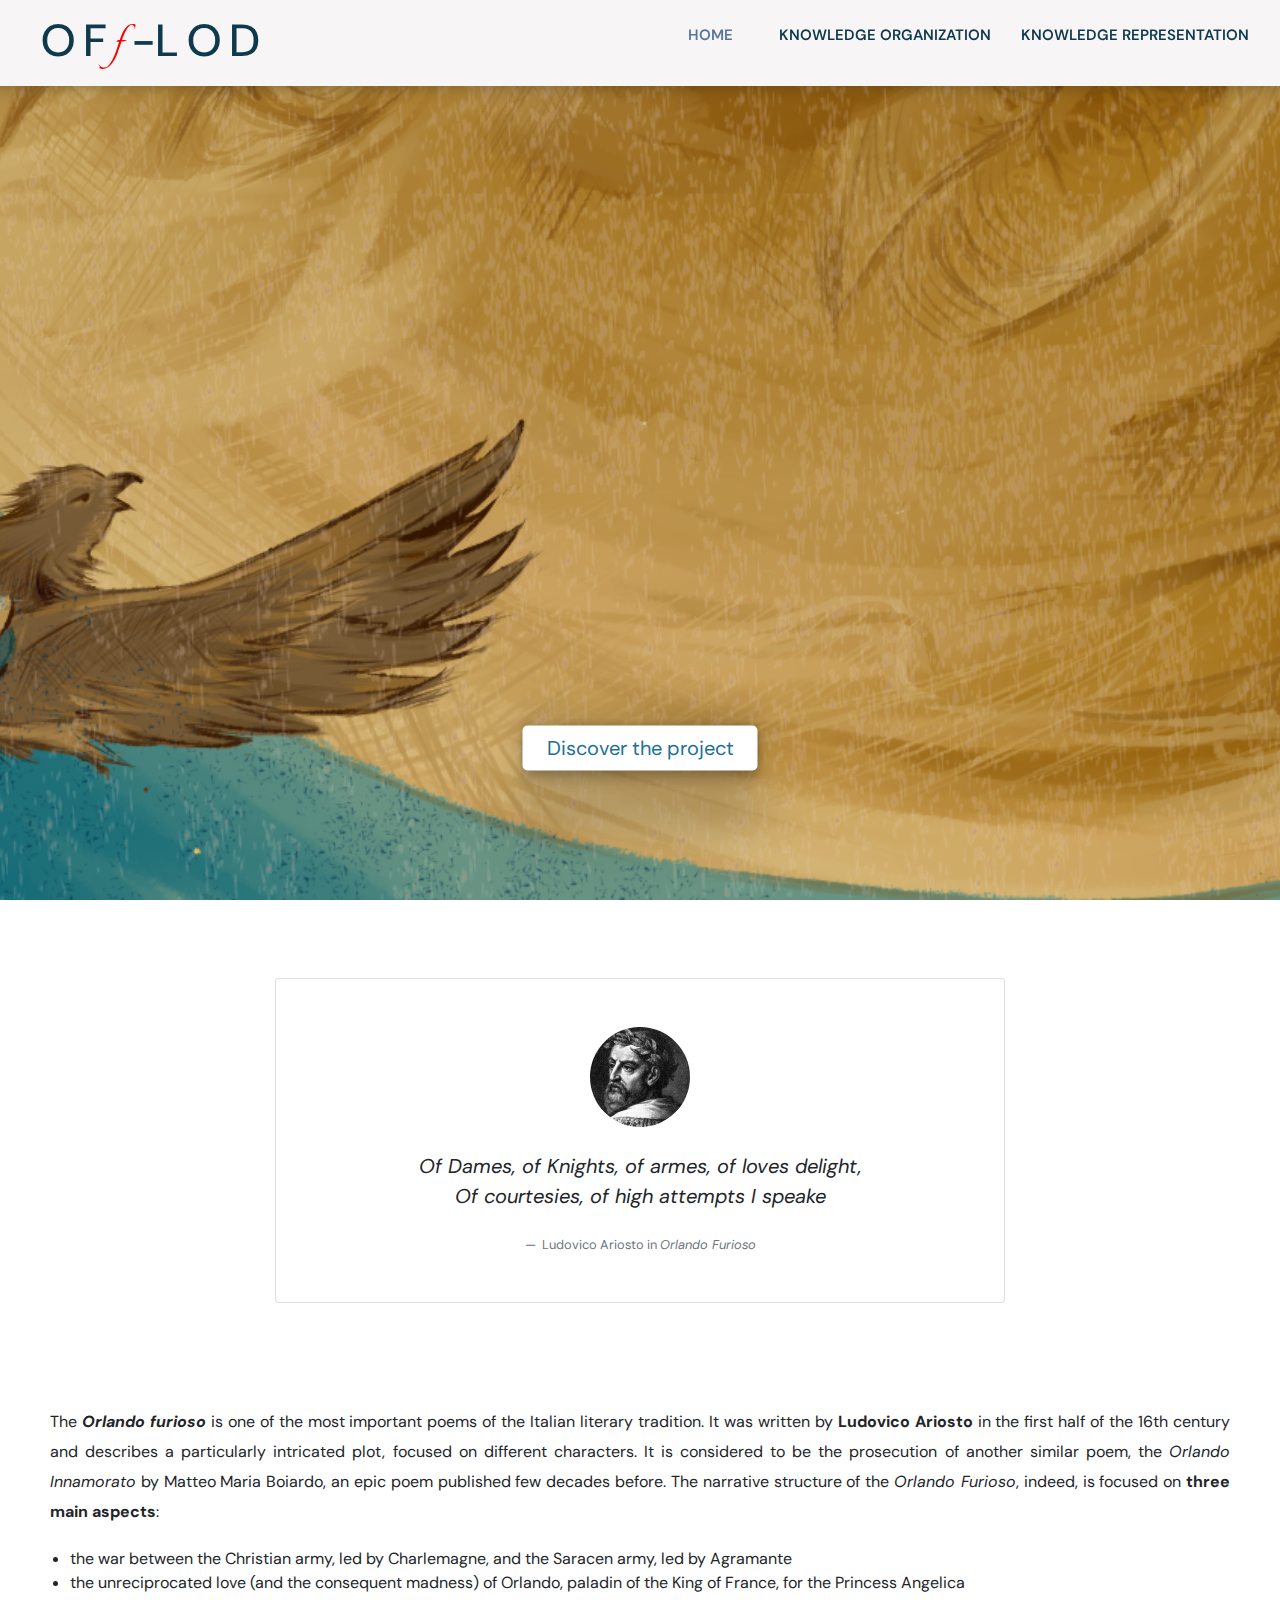
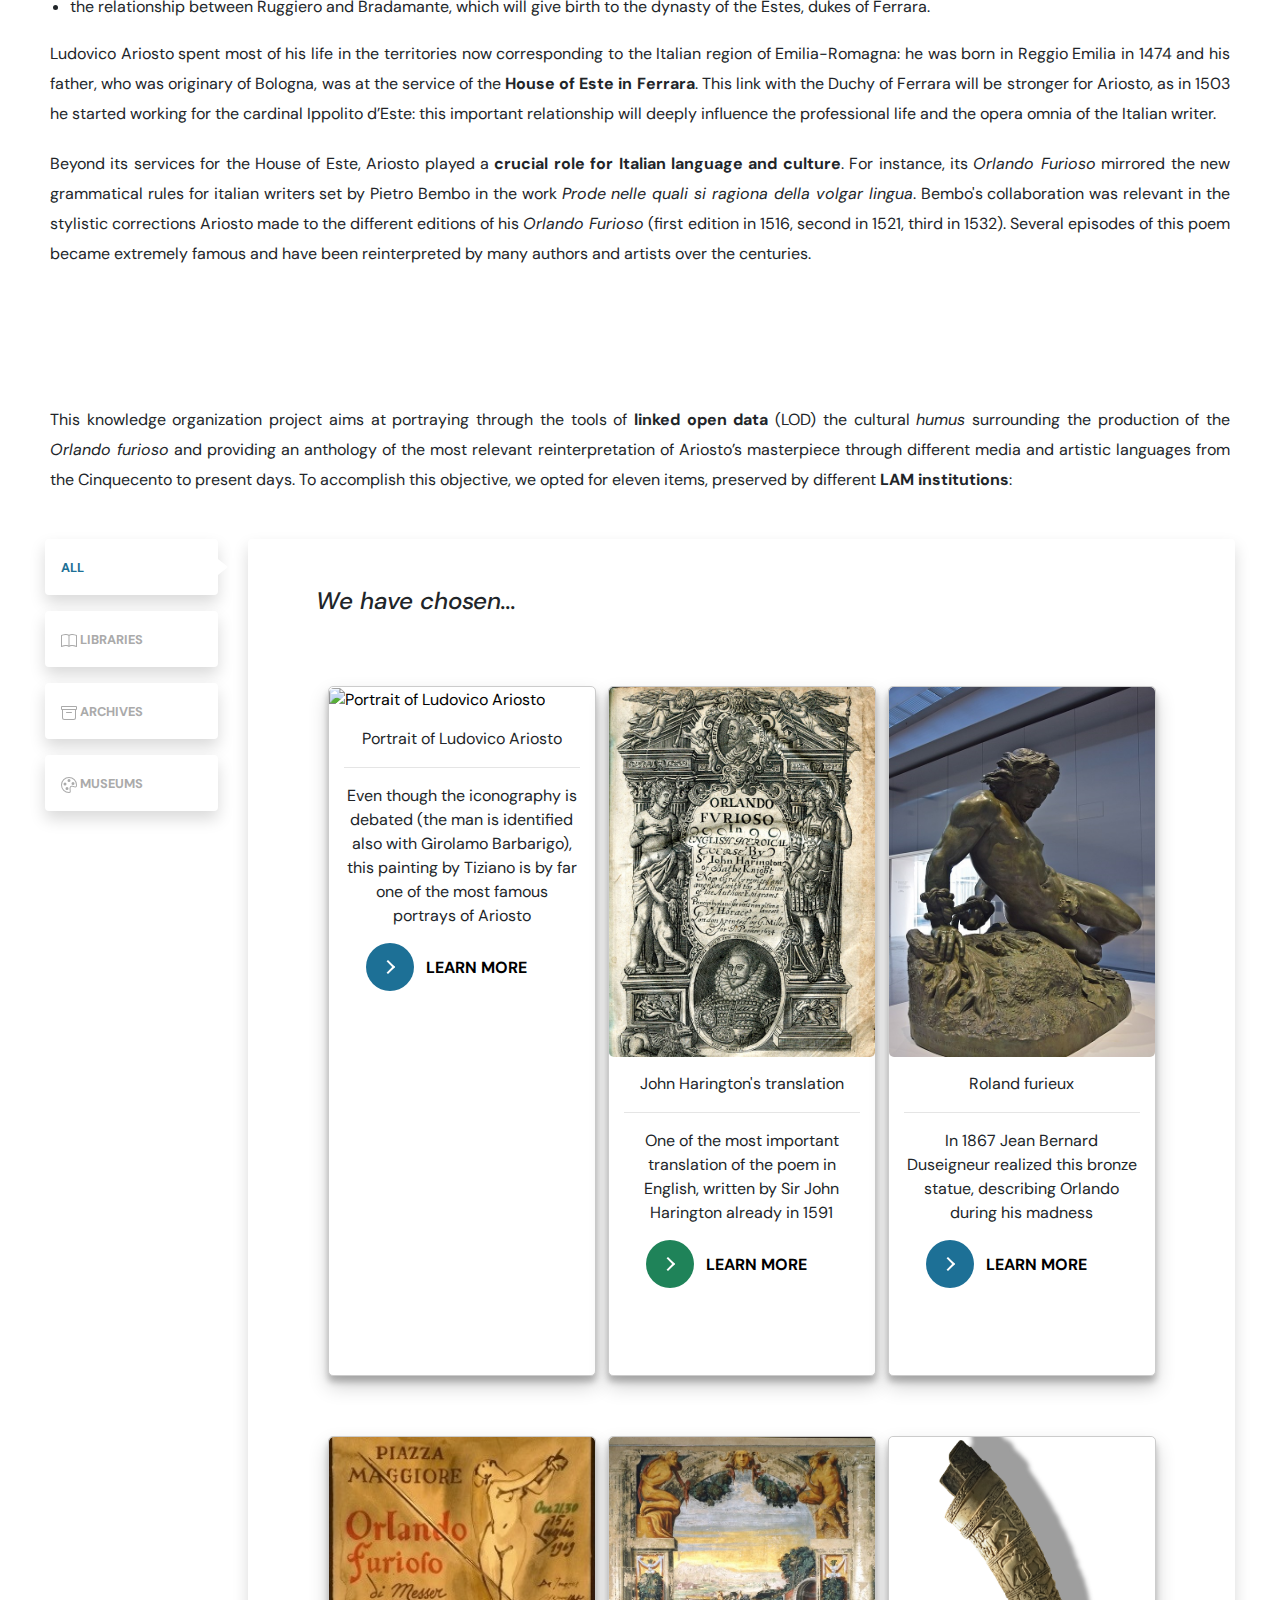
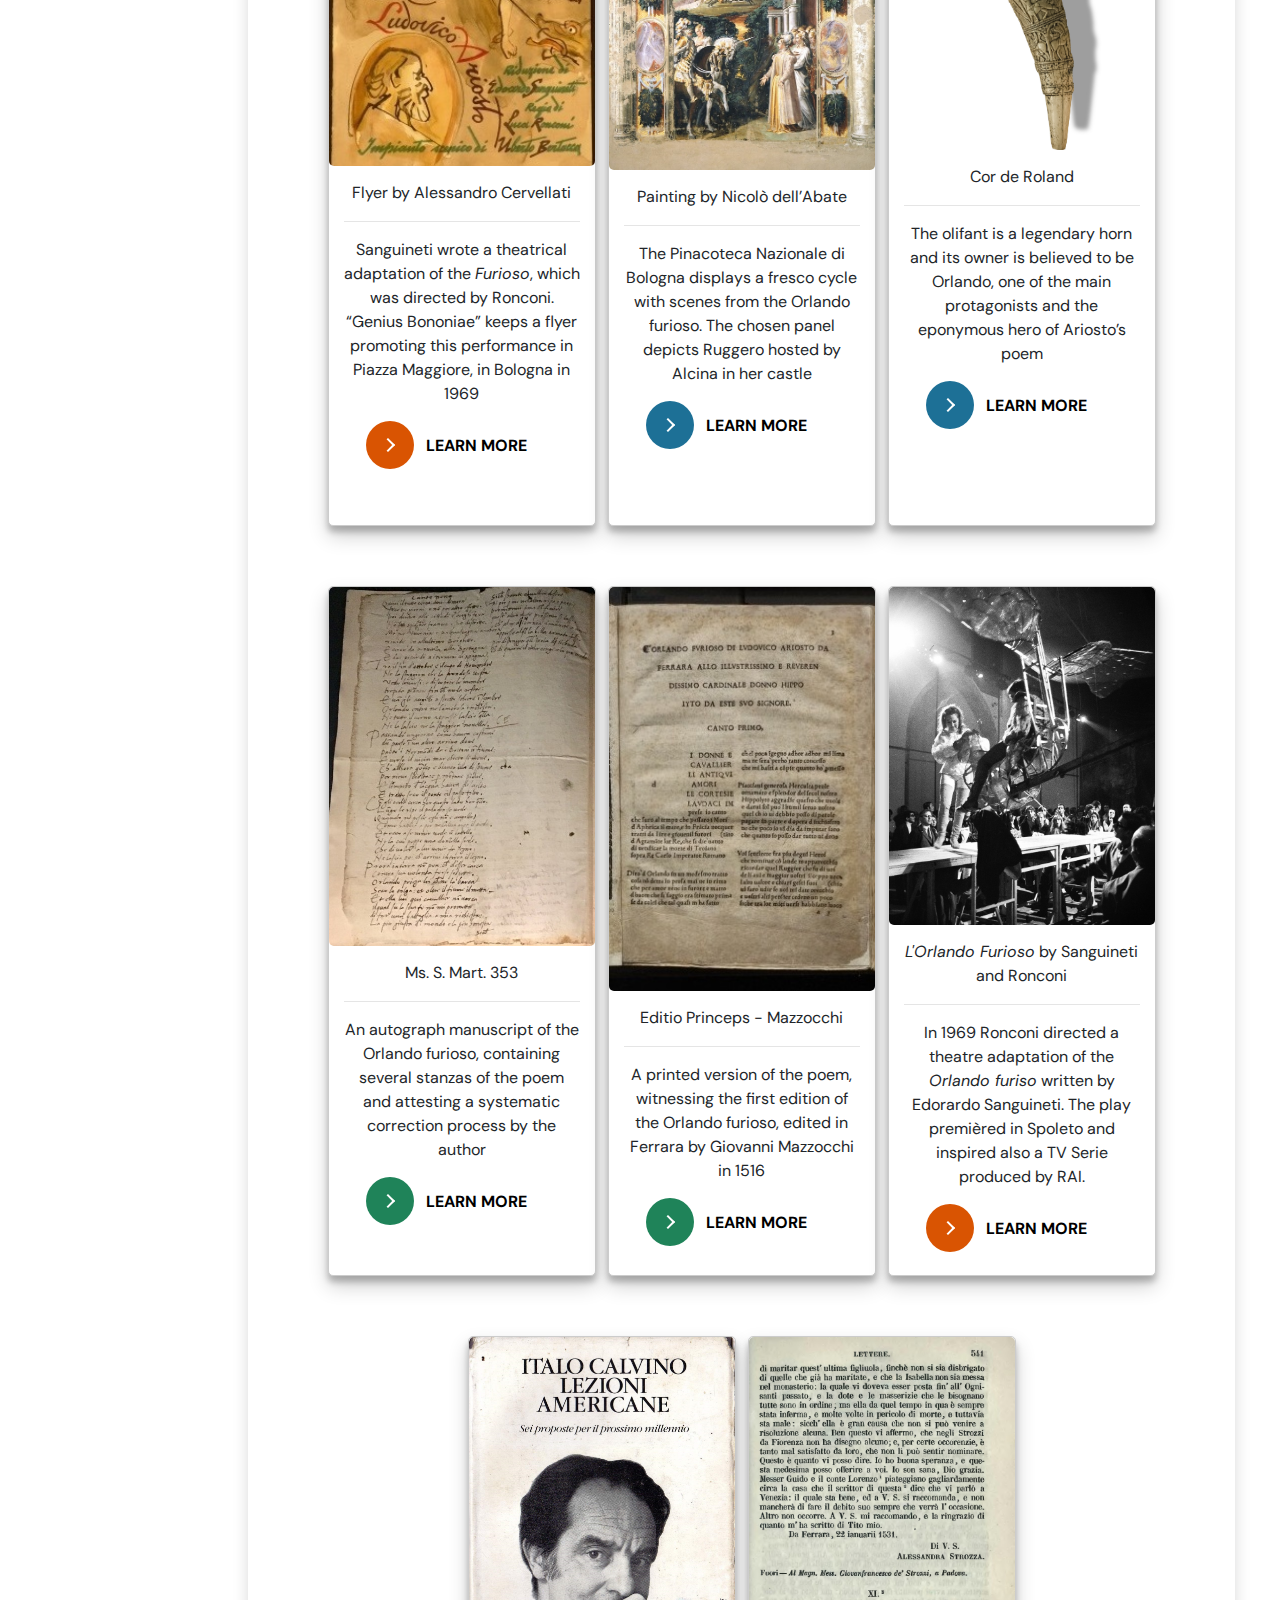
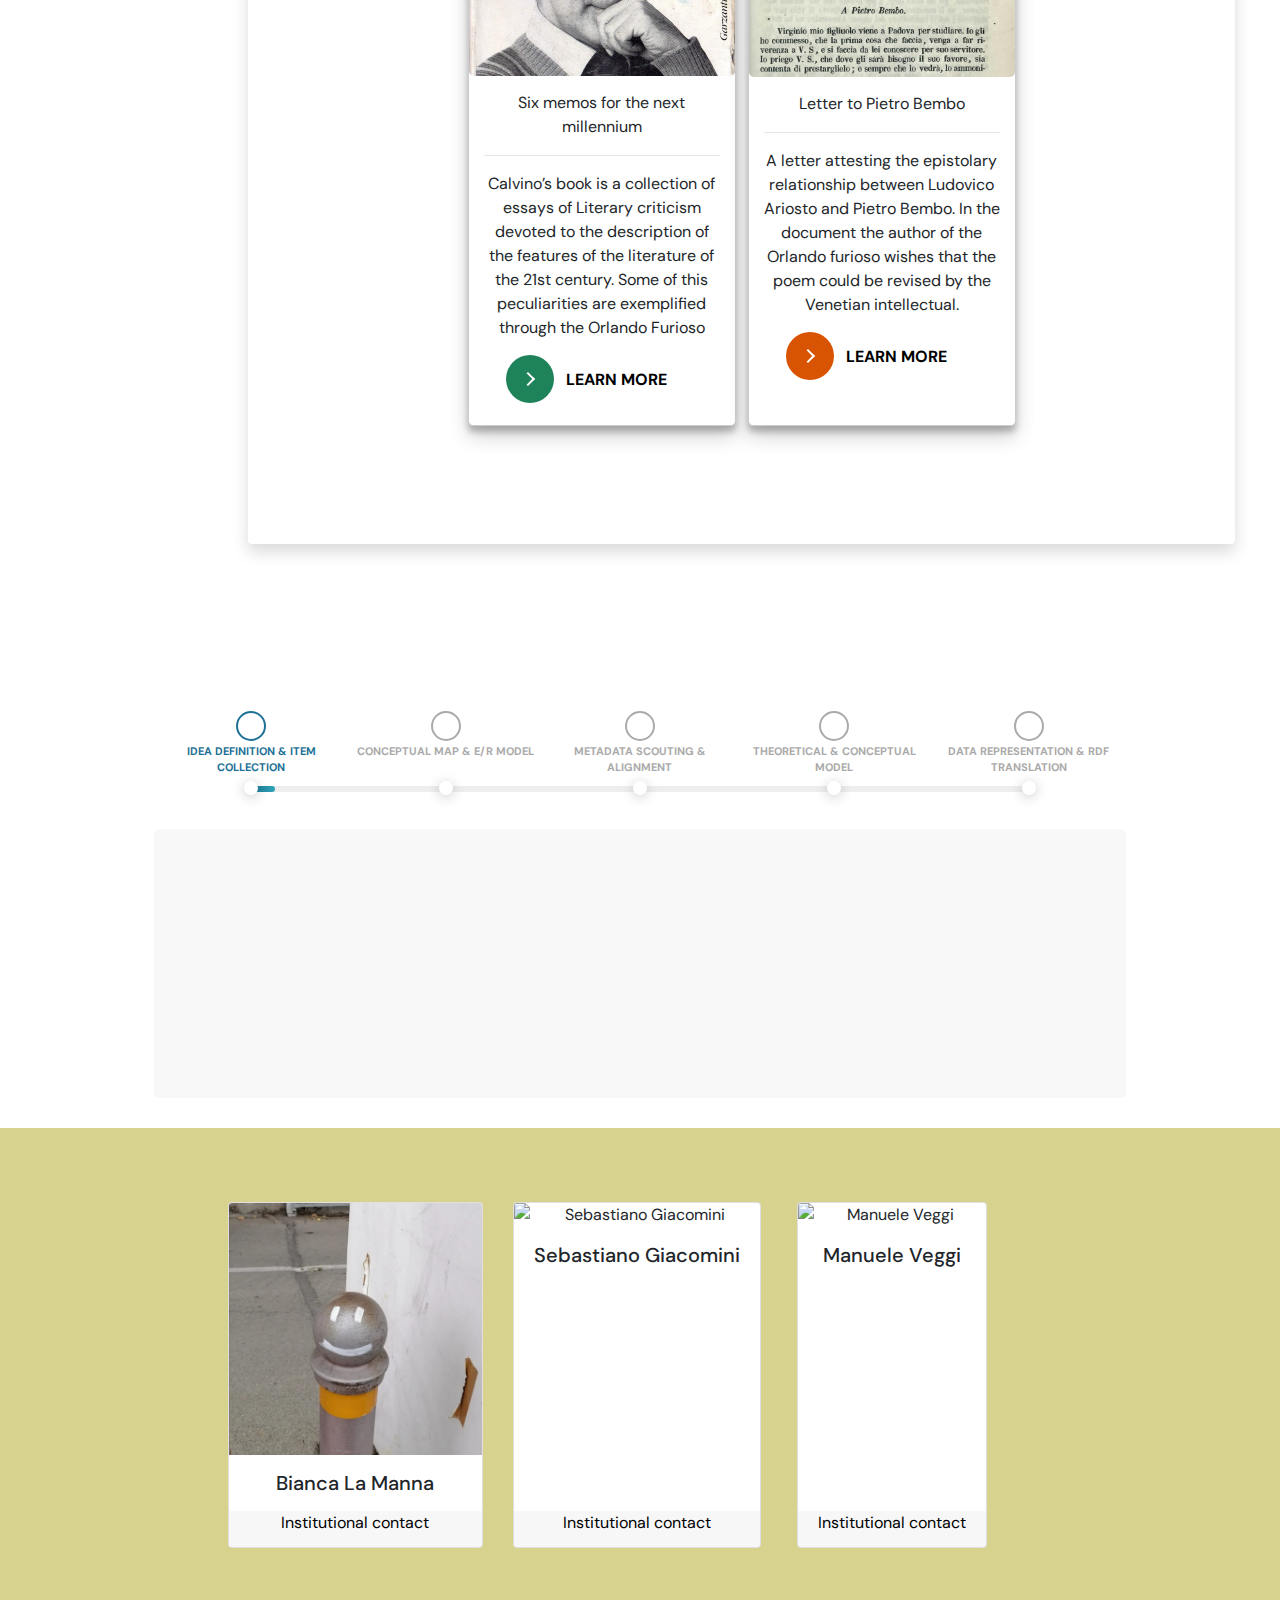
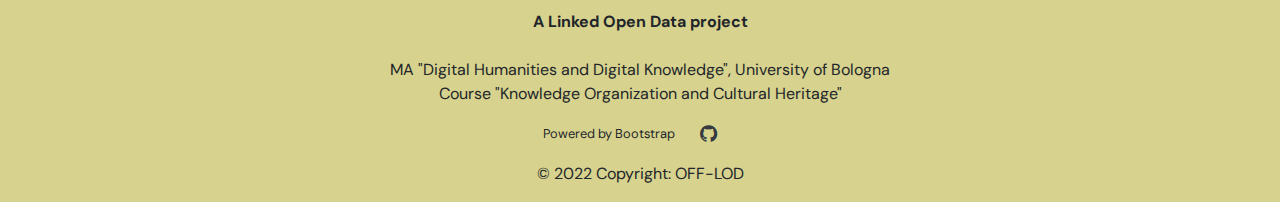
==== index.html @ 5c89f73c "Update index.html" ====
<!doctype html>
<html>
<head>
    <title>OFF-LOD</title>
    <meta charset="utf-8">
    <meta name="viewport" content="width=device-widht, inital-scale=1">
    <link rel="stylesheet" href="https://maxcdn.bootstrapcdn.com/bootstrap/4.5.2/css/bootstrap.min.css">
    <link rel="stylesheet" href="css/cssfile.css"/>
    <link rel='stylesheet' href='https://cdnjs.cloudflare.com/ajax/libs/font-awesome/4.7.0/css/font-awesome.min.css'>
    <link href='https://fonts.googleapis.com/css?family=DM Sans' rel='stylesheet'>
    <link rel="preconnect" href="https://fonts.googleapis.com">
    <link rel="preconnect" href="https://fonts.gstatic.com" crossorigin>
    <link href="https://fonts.googleapis.com/css2?family=Beau+Rivage&display=swap" rel="stylesheet">
</head>
<body>
    <header class="fixed-top">
        <div class="container-fluid d-flex justify-content-between" style="height: 100%">
            <a href="index.html" id="logo">
                <h1>
                    <span id="zk-trigger">
                        O<span id="hide1" class="hide">rlando</span>
                        F<span id="hide2"  class="hide">urioso</span>
                        <span id="cursive">f<span id="hide1" class="hide">or</span></span>
                        -L<span id="hide2"  class="hide">inked</span>
                        O<span id="hide1" class="hide">pen</span>
                        D<span id="hide2"  class="hide">ata</span>
                    </span>
                </h1>
            </a>
            <nav class="navbar">
                <ul>
                    <li><a class="nav-link scrollto active" href="#hero">Home</a></li>
                    <li class="dropdown"><a href="models.html"><span>Knowledge Organization</span> <i class="bi bi-chevron-down"></i></a>
                        <ul>
                            <li><a href="models.html#conceptualMap">Conceptual map</a></li>
                            <li><a href="models.html#ERModel">E/R model</a></li>
                            <li class="dropdown"><a href="#"><span>Metadata</span> <i class="bi bi-chevron-right"></i></a>
                                <ul>
                                    <li><a href="models.html#MDScouting">Metadata scouting</a></li>
                                    <li><a href="models.html#MDAlignment">Metadata alignment</a></li>
                                </ul>
                            </li>  
                            <li><a href="models.html#TheoModel">Theoretical model</a></li>
                            <li><a href="models.html#ConcModel">Conceptual model</a></li>
                        </ul>
                    </li>
                    <li class="dropdown"><a href="dataRdf.html"><span>Knowledge Representation</span> <i class="bi bi-chevron-down"></i></a>
                        <ul>
                            <li><a href="dataRdf.html#DataDesc">Data description</a></li>
                            <li><a href="dataRdf.html#Turtle">RDF production</a></li>
                            <li><a href="dataRdf.html#RDFVisualization">RDF visualization</a></li>
                        </ul>
                    </li>
                </ul>
            </nav><!-- .navbar -->
        </div>
    </header>
    <div id="hero">
        <div id="buttoncontainer">
            <a href="#studyofthedomain" id="linkbutton">
                <button class="but">
                    <span class="text">Discover the project</span>
                    <span>Get Started</span></button>
                </a>
            </div>
        </div>
        <section id="studyofthedomain">
            <div class="container py-5 h-100">
                <div class="row d-flex justify-content-center align-items-center h-100">
                    <div class="col col-lg-10 col-xl-8">
                        <div class="card rounded-3">
                            <div class="card-body p-5">
                                <div class="d-flex justify-content-center mb-4">
                                    <img src="images/Ludovico.jpg" alt="Ludovico Ariosto" class="rounded-circle shadow-1-strong" width="100" height="100"/>
                                </div>
                                <figure class="text-center mb-0">
                                    <blockquote class="blockquote mb-4" align=”center”>
                                        <em>
                                            Of Dames, of Knights, of armes, of loves delight,<br/>
                                            Of courtesies, of high attempts I speake</em>
                                        
                                    </blockquote>
                                    <figcaption class="blockquote-footer mb-0">
                                        Ludovico Ariosto in <cite title="Source Title">Orlando Furioso</cite>
                                    </figcaption>
                                </figure>
                            </div>
                        </div>
                    </div>
                </div>
            </div>                        
            <div>
                <div><h2 class="slide">The project</h2></div>
                  <p class="undertitle">The <b><em>Orlando furioso</em></b> is one of the most important poems of the Italian literary tradition. It was written by <b>Ludovico Ariosto</b> in the first half of the 16th century and describes a particularly intricated plot, focused on different characters. It is considered to be the prosecution of another similar poem, the <em>Orlando Innamorato</em> by Matteo Maria Boiardo, an epic poem published few decades before. The narrative structure of the <em>Orlando Furioso</em>, indeed, is focused on <b>three main aspects</b>: 
                    <ul>
                        <li>the war between the Christian army, led by Charlemagne, and the Saracen army, led by Agramante</li>
                        <li>the unreciprocated love (and the consequent madness) of Orlando, paladin of the King of France, for the Princess Angelica</li>
                        <li>the relationship between Ruggiero and Bradamante, which will give birth to the dynasty of the Estes, dukes of Ferrara.</li>
                    </ul>
                </p> 
                <p> Ludovico Ariosto spent most of his life in the territories now corresponding to the Italian region of Emilia-Romagna: he was born in Reggio Emilia in 1474 and his father, who was originary of Bologna, was at the service of the <b>House of Este in Ferrara</b>. This link with the Duchy of Ferrara will be stronger for Ariosto, as in 1503 he started working for the cardinal Ippolito d’Este: this important relationship will deeply influence the professional life and the opera omnia of the Italian writer. 
                </p>
                <p>Beyond its services for the House of Este, Ariosto played a <b>crucial role for Italian language and culture</b>. For instance, its <em>Orlando Furioso</em> mirrored the new grammatical rules for italian writers set by Pietro Bembo in the work <em>Prode nelle quali si ragiona della volgar lingua</em>. Bembo's collaboration was relevant in the stylistic corrections Ariosto made to the different editions of his <em> Orlando Furioso</em> (first edition in 1516, second in 1521, third in 1532). Several episodes of this poem became extremely famous and have been reinterpreted by many authors and artists over the centuries.
                </p>            
            </div>
        </section>
        
        <div id="itemssection">
            <div><h2 class="slide">Selected items</h2></div>
            <p class="undertitle">This knowledge organization project aims at portraying through the tools of <b>linked open data</b> (LOD) the cultural <em>humus</em> surrounding the production of the <em>Orlando furioso</em> and providing an anthology of the most relevant reinterpretation of Ariosto’s masterpiece through different media and artistic languages from the Cinquecento to present days. To accomplish this objective, we opted for eleven items, preserved by different <b>LAM institutions</b>:</p>
            
            <div class="container-fluid py-4">
                <div class="row">
                    <div class="col-xl-2">
                        <!-- Tabs nav -->
                        <div class="nav flex-column nav-pills nav-pills-custom" id="v-pills-tab" role="tablist" aria-orientation="vertical">
                            <a class="nav-link mb-3 p-3 shadow active" id="v-pills-home-tab" data-toggle="pill" href="#v-pills-home" role="tab" aria-controls="v-pills-home" aria-selected="true">
                                <span class="font-weight-bold small text-uppercase">All</span>
                            </a>
                            <a class="nav-link mb-3 p-3 shadow" id="v-pills-settings-tab" data-toggle="pill" href="#v-pills-libraries" role="tab" aria-controls="v-pills-settings" aria-selected="false">
                                <span class="font-weight-bold small text-uppercase">
                                    <svg xmlns="http://www.w3.org/2000/svg" width="16" height="16" fill="currentColor" class="bi bi-book" viewBox="0 0 16 16">
                                        <path d="M1 2.828c.885-.37 2.154-.769 3.388-.893 1.33-.134 2.458.063 3.112.752v9.746c-.935-.53-2.12-.603-3.213-.493-1.18.12-2.37.461-3.287.811V2.828zm7.5-.141c.654-.689 1.782-.886 3.112-.752 1.234.124 2.503.523 3.388.893v9.923c-.918-.35-2.107-.692-3.287-.81-1.094-.111-2.278-.039-3.213.492V2.687zM8 1.783C7.015.936 5.587.81 4.287.94c-1.514.153-3.042.672-3.994 1.105A.5.5 0 0 0 0 2.5v11a.5.5 0 0 0 .707.455c.882-.4 2.303-.881 3.68-1.02 1.409-.142 2.59.087 3.223.877a.5.5 0 0 0 .78 0c.633-.79 1.814-1.019 3.222-.877 1.378.139 2.8.62 3.681 1.02A.5.5 0 0 0 16 13.5v-11a.5.5 0 0 0-.293-.455c-.952-.433-2.48-.952-3.994-1.105C10.413.809 8.985.936 8 1.783z"/>
                                    </svg>  
                                    Libraries
                                </span>
                            </a>
                            <a class="nav-link mb-3 p-3 shadow" id="v-pills-settings-tab" data-toggle="pill" href="#v-pills-archives" role="tab" aria-controls="v-pills-settings" aria-selected="false">
                                <span class="font-weight-bold small text-uppercase">
                                    <svg xmlns="http://www.w3.org/2000/svg" width="16" height="16" fill="currentColor" class="bi bi-archive" viewBox="0 0 16 16">
                                        <path d="M0 2a1 1 0 0 1 1-1h14a1 1 0 0 1 1 1v2a1 1 0 0 1-1 1v7.5a2.5 2.5 0 0 1-2.5 2.5h-9A2.5 2.5 0 0 1 1 12.5V5a1 1 0 0 1-1-1V2zm2 3v7.5A1.5 1.5 0 0 0 3.5 14h9a1.5 1.5 0 0 0 1.5-1.5V5H2zm13-3H1v2h14V2zM5 7.5a.5.5 0 0 1 .5-.5h5a.5.5 0 0 1 0 1h-5a.5.5 0 0 1-.5-.5z"/>
                                    </svg>  
                                    Archives
                                </span>
                            </a>
                            <a class="nav-link mb-3 p-3 shadow" id="v-pills-settings-tab" data-toggle="pill" href="#v-pills-museums" role="tab" aria-controls="v-pills-settings" aria-selected="false">
                                <span class="font-weight-bold small text-uppercase">
                                    <svg xmlns="http://www.w3.org/2000/svg" width="16" height="16" fill="currentColor" class="bi bi-palette" viewBox="0 0 16 16">
                                        <path d="M8 5a1.5 1.5 0 1 0 0-3 1.5 1.5 0 0 0 0 3zm4 3a1.5 1.5 0 1 0 0-3 1.5 1.5 0 0 0 0 3zM5.5 7a1.5 1.5 0 1 1-3 0 1.5 1.5 0 0 1 3 0zm.5 6a1.5 1.5 0 1 0 0-3 1.5 1.5 0 0 0 0 3z"/>
                                        <path d="M16 8c0 3.15-1.866 2.585-3.567 2.07C11.42 9.763 10.465 9.473 10 10c-.603.683-.475 1.819-.351 2.92C9.826 14.495 9.996 16 8 16a8 8 0 1 1 8-8zm-8 7c.611 0 .654-.171.655-.176.078-.146.124-.464.07-1.119-.014-.168-.037-.37-.061-.591-.052-.464-.112-1.005-.118-1.462-.01-.707.083-1.61.704-2.314.369-.417.845-.578 1.272-.618.404-.038.812.026 1.16.104.343.077.702.186 1.025.284l.028.008c.346.105.658.199.953.266.653.148.904.083.991.024C14.717 9.38 15 9.161 15 8a7 7 0 1 0-7 7z"/>
                                    </svg>  
                                    Museums
                                </span>
                            </a>
                        </div>
                    </div>
                    <div class="col-xl-10">
                        <!-- Tabs content -->
                        <div class="tab-content" id="v-pills-tabContent">
                            <div class="tab-pane fade shadow rounded bg-white show active p-5" id="v-pills-home" role="tabpanel" aria-labelledby="v-pills-home-tab">
                                <h4 class="font-italic mb-4">We have chosen...</h4>
                                <div class="clearfix">                                      
                                    <div class="responsive">
                                        <div class="gallery">
                                            <a target="_blank" href="images/portrait.jpg">
                                                <img src="images/portrait.jpg" alt="Portrait of Ludovico Ariosto" width="600" height="400">
                                            </a>
                                            <div class="desc">
                                                Portrait of Ludovico Ariosto<hr/>Even though the iconography is debated (the man is identified also with Girolamo Barbarigo), this painting by Tiziano is by far one of the most famous portrays of Ariosto
                                                <div class="btncontainer">
                                                    <button class="learn-more">
                                                        <span class="circle" aria-hidden="true">
                                                            <span class="icon arrow"></span>
                                                        </span>
                                                        <span class="button-text items-mus"><a href="https://www.nationalgallery.org.uk/paintings/titian-portrait-of-gerolamo-barbarigo">Learn More</a></span>
                                                    </button>
                                                </div>
                                            </div>  
                                        </div>
                                    </div>
                                    
                                    <div class="responsive">
                                        <div class="gallery"> 
                                            <a target="_blank" href="images/Furioso1634.jpg">
                                                <img src="images/Furioso1634.jpg" alt="John Harington's translation of the Orlando Furioso" width="600" height="400">
                                            </a>
                                            <div class="desc">John Harington's translation<hr/>One of the most important translation of the poem in English, written by Sir John Harington already in 1591
                                                <div class="btncontainer">
                                                    <button class="learn-more items-lib">
                                                        <span class="circle" aria-hidden="true">
                                                            <span class="icon arrow"></span>
                                                        </span>
                                                        <span class="button-text"><a href="https://archive.org/details/orlandofuriosoin00ario_0">Learn More</a></span>
                                                    </button>
                                                </div>
                                            </div>
                                        </div>
                                    </div>
                                    
                                    
                                    <div class="responsive">
                                        <div class="gallery">
                                            <a target="_blank" href="images/roland.jpg">
                                                <img src="images/roland.jpg" alt="Roland furieux" width="600" height="400">
                                            </a>
                                            <div class="desc">Roland furieux<hr/>In 1867 Jean Bernard Duseigneur realized this bronze statue, describing Orlando during his madness
                                                <div class="btncontainer">
                                                    <button class="learn-more items-mus">
                                                        <span class="circle" aria-hidden="true">
                                                            <span class="icon arrow"></span>
                                                        </span>
                                                        <span class="button-text"><a href="https://collections.louvre.fr/en/ark:/53355/cl010094804">Learn More</a></span>
                                                    </button>
                                                </div>
                                            </div>
                                        </div>
                                    </div>
                                    
                                    <div class="responsive">
                                        <div class="gallery"> 
                                            <a target="_blank" href="images/flyer.jpg">
                                                <img src="images/flyer.jpg" alt="Flyer by Cervellati" width="600" height="300">
                                            </a>
                                            <div class="desc">Flyer by Alessandro Cervellati<hr/>Sanguineti wrote a theatrical adaptation of the <em>Furioso</em>, which was directed by Ronconi. <q>Genius Bononiae</q> keeps a flyer promoting this performance in Piazza Maggiore, in Bologna in 1969
                                                <div class="btncontainer">
                                                    <button class="learn-more items-arc">
                                                        <span class="circle" aria-hidden="true">
                                                            <span class="icon arrow"></span>
                                                        </span>
                                                        <span class="button-text"><a href="https://collezioni.genusbononiae.it/products/dettaglio/2045#">Learn More</a></span>
                                                    </button>
                                                </div>
                                            </div>
                                        </div>
                                    </div>
                                    <div class="responsive">
                                        <div class="gallery">
                                            <a target="_blank" href="images/ruggero.jpg">
                                                <img src="images/ruggeroalcina.jpeg" alt="Painting by Nicolò dell’Abate" width="600" height="400">
                                            </a>
                                            <div class="desc">Painting by Nicolò dell’Abate<hr/>The Pinacoteca Nazionale di Bologna displays a fresco cycle with scenes from the Orlando furioso. The chosen panel depicts Ruggero hosted by Alcina in her castle 
                                                <div class="btncontainer">
                                                    <button class="learn-more">
                                                        <span class="circle" aria-hidden="true">
                                                            <span class="icon arrow"></span>
                                                        </span>
                                                        <span class="button-text items-mus"><a href="https://www.pinacotecabologna.beniculturali.it/it/content_page/item/30-alcina-riceve-ruggero-nel-suo-castello-30">Learn More</a></span>
                                                    </button>
                                                </div>
                                            </div>  
                                        </div>
                                    </div>                           
                                    
                                    <div class="responsive">
                                        <div class="gallery">
                                            <a target="_blank" href="images/olifante.jpg">
                                                <img src="images/olifante.jpg" alt="Cor de Roland" width="600" height="400">
                                            </a>
                                            <div class="desc">Cor de Roland<hr/>The olifant is a legendary horn and its owner is believed to be Orlando, one of the main protagonists and the eponymous hero of Ariosto’s poem 
                                                <div class="btncontainer">
                                                    <button class="learn-more">
                                                        <span class="circle" aria-hidden="true">
                                                            <span class="icon arrow"></span>
                                                        </span>
                                                        <span class="button-text items-mus"><a href="https://www.pop.culture.gouv.fr/notice/joconde/05650003656">Learn More</a></span>
                                                    </button>
                                                </div>
                                            </div>  
                                        </div>
                                    </div>
                                    
                                    <div class="responsive">
                                        <div class="gallery"> 
                                            <a target="_blank" href="images/manuscript.jpg">
                                                <img src="images/manuscript.jpg" alt="Ms. S. Mart. 353" width="600" height="400">
                                            </a>
                                            <div class="desc">Ms. S. Mart. 353<hr/>An autograph manuscript of the Orlando furioso, containing several stanzas of the poem and attesting a systematic correction process by the author
                                                <div class="btncontainer">
                                                    <button class="learn-more items-lib">
                                                        <span class="circle" aria-hidden="true">
                                                            <span class="icon arrow"></span>
                                                        </span>
                                                        <span class="button-text"><a href="https://manus.iccu.sbn.it/risultati-ricerca-manoscritti/-/manus-search/cnmd/178943?">Learn More</a></span>
                                                    </button>
                                                </div>
                                            </div>
                                        </div>
                                    </div>
                                    
                                    <div class="responsive">
                                        <div class="gallery"> 
                                            <a target="_blank" href="images/editioprinceps.jpg">
                                                <img src="images/editioprinceps.jpg" alt="Editio Princeps - Mazzocchi" width="600" height="400">
                                            </a>
                                            <div class="desc">Editio Princeps - Mazzocchi<hr/>A printed version of the poem, witnessing the first edition of the Orlando furioso, edited in Ferrara by Giovanni Mazzocchi in 1516
                                                <div class="btncontainer">
                                                    <button class="learn-more items-lib">
                                                        <span class="circle" aria-hidden="true">
                                                            <span class="icon arrow"></span>
                                                        </span>
                                                        <span class="button-text"><a href="https://opac.bncf.firenze.sbn.it/bncf-prod/resource?uri=CFIE001471">Learn More</a></span>
                                                    </button>
                                                </div>
                                            </div>
                                        </div>
                                    </div>
                                    
                                    <div class="responsive">
                                        <div class="gallery">
                                            <a target="_blank" href="images/Ronconi.jpeg">
                                                <img src="images/Ronconi.jpeg" alt="Orlando Furioso (Sanguineti/Ronconi)" width="600" height="400">
                                            </a>
                                            <div class="desc"><em>L'Orlando Furioso</em> by Sanguineti and Ronconi<hr/>In 1969 Ronconi directed a theatre adaptation of the <em>Orlando furiso</em> written by Edorardo Sanguineti. The play premièred in Spoleto and inspired also a TV Serie produced by RAI.
                                                <div class="btncontainer">
                                                    <button class="learn-more items-arc">
                                                        <span class="circle" aria-hidden="true">
                                                            <span class="icon arrow"></span>
                                                        </span>
                                                        <span class="button-text"><a href="https://www.performing-arts.eu/Record/ADKA_VE_1963085">Learn More</a></span>
                                                    </button>
                                                </div>
                                            </div>
                                        </div>
                                    </div>
                                    
                                    <div class="responsive">
                                        <div class="gallery"> 
                                            <a target="_blank" href="images/Calvino.jpg">
                                                <img src="images/Calvino.jpg" alt="Six memos for the next millennium" width="600" height="400">
                                            </a>
                                            <div class="desc">Six memos for the next millennium<hr/>Calvino’s book is a collection of essays of Literary criticism devoted to the description of the features of the literature of the 21st century. Some of this peculiarities are exemplified through the Orlando Furioso
                                                <div class="btncontainer">
                                                    <button class="learn-more items-lib">
                                                        <span class="circle" aria-hidden="true">
                                                            <span class="icon arrow"></span>
                                                        </span>
                                                        <span class="button-text"><a href="https://sol.unibo.it/SebinaOpac/resource/lezioni-americane-sei-proposte-per-il-prossimo-millennio/UBO0307638">Learn More</a></span>
                                                    </button>
                                                </div>
                                            </div>
                                        </div>
                                    </div>
                                    
                                    <div class="responsive">
                                        <div class="gallery"> 
                                            <a target="_blank" href="images/bembo.jpg">
                                                <img src="images/bembo.jpg" alt="Letter to Pietro Bembo" width="600" height="400">
                                            </a>
                                            <div class="desc">Letter to Pietro Bembo<hr/>A letter attesting the epistolary relationship between Ludovico Ariosto and Pietro Bembo. In the document the author of the Orlando furioso wishes that the poem could be revised by the Venetian intellectual.
                                                <div class="btncontainer">
                                                    <button class="learn-more items-arc">
                                                        <span class="circle" aria-hidden="true">
                                                            <span class="icon arrow"></span>
                                                        </span>
                                                        <span class="button-text"><a href="http://www.archilet.it/Lettera.aspx?IdLettera=11205">Learn More</a></span>
                                                    </button>
                                                </div>
                                            </div>
                                        </div>
                                    </div>
                                    
                                </div>                          
                            </div>
                            <!-- Libraries -->
                            <div class="tab-pane fade shadow rounded bg-white p-5" id="v-pills-libraries" role="tabpanel" aria-labelledby="v-pills-settings-tab">
                                <h4 class="font-italic mb-4">We have chosen...</h4>
                                <div class="clearfix">
                                    <div class="responsive">
                                        <div class="gallery"> 
                                            <a target="_blank" href="images/Furioso1634.jpg">
                                                <img src="images/Furioso1634.jpg" alt="John Harington's translation of the Orlando Furioso" width="600" height="400">
                                            </a>
                                            <div class="desc">John Harington's translation<hr/>One of the most important translation of the poem in English, written by Sir John Harington already in 1591
                                                <div class="btncontainer">
                                                    <button class="learn-more items-lib">
                                                        <span class="circle" aria-hidden="true">
                                                            <span class="icon arrow"></span>
                                                        </span>
                                                        <span class="button-text"><a href="https://archive.org/details/orlandofuriosoin00ario_0">Learn More</a></span>
                                                    </button>
                                                </div>
                                            </div>
                                        </div>
                                    </div>
                                    <div class="responsive">
                                        <div class="gallery"> 
                                            <a target="_blank" href="images/Calvino.jpg">
                                                <img src="images/Calvino.jpg" alt="Six memos for the next millennium" width="600" height="400">
                                            </a>
                                            <div class="desc">Six memos for the next millennium<hr/>Calvino’s book is a collection of essays of Literary criticism devoted to the description of the features of the literature of the 21st century. Some of this peculiarities are exemplified through the <em>Orlando Furioso</em>
                                                <div class="btncontainer">
                                                    <button class="learn-more items-lib">
                                                        <span class="circle" aria-hidden="true">
                                                            <span class="icon arrow"></span>
                                                        </span>
                                                        <span class="button-text"><a href="https://sol.unibo.it/SebinaOpac/resource/lezioni-americane-sei-proposte-per-il-prossimo-millennio/UBO0307638">Learn More</a></span>
                                                    </button>
                                                </div>
                                            </div>
                                        </div>
                                    </div>  
                                    <div class="responsive">
                                        <div class="gallery"> 
                                            <a target="_blank" href="images/manuscript.jpg">
                                                <img src="images/manuscript.jpg" alt="Ms. S. Mart. 353" width="600" height="400">
                                            </a>
                                            <div class="desc">Ms. S. Mart. 353<hr/>An autograph manuscript of the Orlando furioso, containing several stanzas of the poem and attesting a systematic correction process by the author
                                                <div class="btncontainer">
                                                    <button class="learn-more items-lib">
                                                        <span class="circle" aria-hidden="true">
                                                            <span class="icon arrow"></span>
                                                        </span>
                                                        <span class="button-text"><a href="https://manus.iccu.sbn.it/risultati-ricerca-manoscritti/-/manus-search/cnmd/178943?">Learn More</a></span>
                                                    </button>
                                                </div>
                                            </div>
                                        </div>
                                    </div>
                                    
                                    <div class="responsive">
                                        <div class="gallery"> 
                                            <a target="_blank" href="images/editioprinceps.jpg">
                                                <img src="images/editioprinceps.jpg" alt="Editio Princeps - Mazzocchi" width="600" height="400">
                                            </a>
                                            <div class="desc">Editio Princeps - Mazzocchi<hr/>A printed version of the poem, witnessing the first edition of the Orlando furioso, edited in Ferrara by Giovanni Mazzocchi in 1516
                                                <div class="btncontainer">
                                                    <button class="learn-more items-lib">
                                                        <span class="circle" aria-hidden="true">
                                                            <span class="icon arrow"></span>
                                                        </span>
                                                        <span class="button-text"><a href="https://opac.bncf.firenze.sbn.it/bncf-prod/resource?uri=CFIE001471">Learn More</a></span>
                                                    </button>
                                                </div>
                                            </div>
                                        </div>
                                    </div> 
                                </div>
                            </div> 
                            
                            
                            <!-- Archives -->
                            <div class="tab-pane fade shadow rounded bg-white p-5" id="v-pills-archives" role="tabpanel" aria-labelledby="v-pills-settings-tab">
                                <h4 class="font-italic mb-4">We have chosen</h4>
                                <div class="clearfix">
                                    <div class="responsive">
                                        <div class="gallery"> 
                                            <a target="_blank" href="images/flyer.jpg">
                                                <img src="images/flyer.jpg" alt="Flyer by Cervellati" width="600" height="300">
                                            </a>
                                            <div class="desc">Flyer by Alessandro Cervellati<hr/>Sanguineti wrote a theatrical adaptation of the <em>Furioso</em>, which was directed by Ronconi. <q>Genius Bononiae</q> keeps a flyer promoting this performance in Piazza Maggiore, in Bologna in 1969
                                                <div class="btncontainer">
                                                    <button class="learn-more items-arc">
                                                        <span class="circle" aria-hidden="true">
                                                            <span class="icon arrow"></span>
                                                        </span>
                                                        <span class="button-text"><a href="https://collezioni.genusbononiae.it/products/dettaglio/2045#">Learn More</a></span>
                                                    </button>
                                                </div>
                                            </div>
                                        </div>
                                    </div>

                                    <div class="responsive">
                                        <div class="gallery">
                                            <a target="_blank" href="images/Ronconi.jpeg">
                                                <img src="images/Ronconi.jpeg" alt="Orlando Furioso (Sanguineti/Ronconi)" width="600" height="400">
                                            </a>
                                            <div class="desc"><em>L'Orlando Furioso</em> by Sanguineti and Ronconi<hr/>In 1969 Ronconi directed a theatre adaptation of the <em>Orlando furiso</em> written by Edorardo Sanguineti. The play premièred in Spoleto and inspired also a TV Serie produced by RAI.
                                                <div class="btncontainer">
                                                    <button class="learn-more items-arc">
                                                        <span class="circle" aria-hidden="true">
                                                            <span class="icon arrow"></span>
                                                        </span>
                                                        <span class="button-text"><a href="https://www.performing-arts.eu/Record/ADKA_VE_1963085">Learn More</a></span>
                                                    </button>
                                                </div>
                                            </div>
                                        </div>
                                    </div>
                                    
                                    <div class="responsive">
                                        <div class="gallery"> 
                                            <a target="_blank" href="images/bembo.jpg">
                                                <img src="images/bembo.jpg" alt="Letter to Pietro Bembo" width="600" height="400">
                                            </a>
                                            <div class="desc">Letter to Pietro Bembo<hr/>A letter attesting the epistolary relationship between Ludovico Ariosto and Pietro Bembo. In the document the author of the Orlando furioso wishes that the poem could be revised by the Venetian intellectual.
                                                <div class="btncontainer">
                                                    <button class="learn-more items-arc">
                                                        <span class="circle" aria-hidden="true">
                                                            <span class="icon arrow"></span>
                                                        </span>
                                                        <span class="button-text"><a href="http://www.archilet.it/Lettera.aspx?IdLettera=11205">Learn More</a></span>
                                                    </button>
                                                </div>
                                            </div>
                                        </div>
                                    </div>
                                </div>
                            </div>
                            
                            <!-- Museums -->
                            <div class="tab-pane fade shadow rounded bg-white p-5" id="v-pills-museums" role="tabpanel" aria-labelledby="v-pills-settings-tab">
                                <h4 class="font-italic mb-4">We have chosen...</h4>
                                <div class="clearfix">
                                    <div class="responsive">
                                        <div class="gallery">
                                            <a target="_blank" href="images/portrait.jpg">
                                                <img src="images/portrait.jpg" alt="Portrait of Ludovico Ariosto" width="600" height="400">
                                            </a>
                                            <div class="desc">
                                                Portrait of Ludovico Ariosto<hr/>Even though the iconography is debated (the man is identified also with Girolamo Barbarigo), this painting by Tiziano is by far one of the most famous portrays of Ariosto
                                                <div class="btncontainer">
                                                    <button class="learn-more">
                                                        <span class="circle" aria-hidden="true">
                                                            <span class="icon arrow"></span>
                                                        </span>
                                                        <span class="button-text items-mus"><a href="https://www.nationalgallery.org.uk/paintings/titian-portrait-of-gerolamo-barbarigo">Learn More</a></span>
                                                    </button>
                                                </div>
                                            </div>  
                                        </div>
                                    </div>
                                    
                                    <div class="responsive">
                                        <div class="gallery">
                                            <a target="_blank" href="images/roland.jpg">
                                                <img src="images/roland.jpg" alt="Roland furieux" width="600" height="400">
                                            </a>
                                            <div class="desc">Roland furieux<hr/>In 1867 Jean Bernard Duseigneur realized this bronze statue, describing Orlando during his madness
                                                <div class="btncontainer">
                                                    <button class="learn-more items-mus">
                                                        <span class="circle" aria-hidden="true">
                                                            <span class="icon arrow"></span>
                                                        </span>
                                                        <span class="button-text"><a href="https://collections.louvre.fr/en/ark:/53355/cl010094804">Learn More</a></span>
                                                    </button>
                                                </div>
                                            </div>
                                        </div>
                                    </div>
                                    
                                    <div class="responsive">
                                        <div class="gallery">
                                            <a target="_blank" href="images/olifante.jpg">
                                                <img src="images/olifante.jpg" alt="Cor de Roland" width="600" height="400">
                                            </a>
                                            <div class="desc">Cor de Roland<hr/>The olifant is a legendary horn and its owner is believed to be Orlando, one of the main protagonists and the eponymous hero of Ariosto’s poem 
                                                <div class="btncontainer">
                                                    <button class="learn-more">
                                                        <span class="circle" aria-hidden="true">
                                                            <span class="icon arrow"></span>
                                                        </span>
                                                        <span class="button-text items-mus"><a href="https://www.pop.culture.gouv.fr/notice/joconde/05650003656">Learn More</a></span>
                                                    </button>
                                                </div>
                                            </div>  
                                        </div>
                                    </div>
                                    
                                    <div class="responsive">
                                        <div class="gallery">
                                            <a target="_blank" href="images/ruggero.jpg">
                                                <img src="images/ruggeroalcina.jpeg" alt="Painting by Nicolò dell’Abate" width="600" height="400">
                                            </a>
                                            <div class="desc">Painting by Nicolò dell’Abate<hr/>The Pinacoteca Nazionale di Bologna displays a fresco cycle with scenes from the Orlando furioso. The chosen panel depicts Ruggero hosted by Alcina in her castle 
                                                <div class="btncontainer">
                                                    <button class="learn-more">
                                                        <span class="circle" aria-hidden="true">
                                                            <span class="icon arrow"></span>
                                                        </span>
                                                        <span class="button-text items-mus"><a href="https://www.pinacotecabologna.beniculturali.it/it/content_page/item/30-alcina-riceve-ruggero-nel-suo-castello-30">Learn More</a></span>
                                                    </button>
                                                </div>
                                            </div>  
                                        </div>
                                    </div>
                                </div>     
                            </div>
                        </div>
                    </div>
                </div>
            </div>
        </div>
        
        <section id="thirdsection">
            <div><h2 class="slide">Workflow</h2></div>
            <div class="process-wrapper">
                <div id="progress-bar-container">
                    <ul>
                        <li class="step step01 active"><div class="step-inner">IDEA DEFINITION &amp; ITEM COLLECTION</div></li>
                        <li class="step step02"><div class="step-inner">CONCEPTUAL MAP &amp; E/R MODEL</div></li>
                        <li class="step step03"><div class="step-inner">METADATA SCOUTING &amp; ALIGNMENT</div></li>
                        <li class="step step04"><div class="step-inner">THEORETICAL &amp; CONCEPTUAL MODEL</div></li>
                        <li class="step step05"><div class="step-inner">DATA REPRESENTATION &amp; RDF TRANSLATION</div></li>
                    </ul>
                    
                    <div id="line">
                        <div id="line-progress"></div>
                    </div>
                </div>
                
                                <div id="progress-content-section">
                    <div class="section-content discovery active">
                        <svg version="1.1" class="svg-icons" xmlns="http://www.w3.org/2000/svg" xmlns:xlink="http://www.w3.org/1999/xlink" x="0px" y="0px"
	 viewBox="0 0 295.238 295.238" style="enable-background:new 0 0 295.238 295.238;" xml:space="preserve">
		<g>
			<path d="M277.462,0.09l-27.681,20.72l-27.838,64.905h-22.386l-8.79-19.048h5.743c10.505,0,19.048-8.452,19.048-18.957V28.571
				h9.524V0H196.51v28.571h9.524V47.71c0,5.248-4.271,9.433-9.524,9.433h-10.138L174.2,30.81l14.581-7.267L141.038,3.095
				l-11.224,39.281c-0.305-23.371-19.386-42.29-42.829-42.29c-23.633,0-42.857,19.224-42.857,42.857
				c0,14.281,7.233,27.676,19.048,35.595v7.176H51.643L50.9,89.619c-2.314,12.005-2.529,24.343-0.638,36.648l-32.486,57.905
				l35.876,8.195v60.014h47.619v42.857h114.286v-66.357c33.333-23.581,52.371-61.495,52.343-101.943l0.01-17.371
				c0-6.548-0.605-13.276-1.824-19.905l-0.705-3.948h-9.348l21.429-51.338V0.09z M206.033,19.138V9.614h9.524v9.524H206.033z
				 M189.067,85.714h-18.062l-8.657-19.048h17.929L189.067,85.714z M147.219,16.119l18.929,8.11l-4.467,2.19l14.2,30.724h-17.862
				l-11.605-25.471l-4.262,2.152L147.219,16.119z M160.543,85.715h-21.176v-9.433c0-5.252,4.271-9.614,9.524-9.614h2.995v-0.001
				L160.543,85.715z M141.843,44.652l5.776,12.71c-9.905,0.667-17.776,8.848-17.776,18.919v9.433h-19.048v-7.176
				c9.529-6.386,15.995-16.352,18.176-27.452L141.843,44.652z M53.653,42.948c0-18.376,14.957-33.333,33.333-33.333
				c18.376,0,33.333,14.957,33.333,33.333c0,11.829-6.39,22.881-16.671,28.838l-2.376,1.371v12.557h-9.524V56.352
				c5.529-1.971,9.524-7.21,9.524-13.41c0-7.876-6.41-14.286-14.286-14.286c-7.876,0-14.286,6.411-14.286,14.287
				c0,6.2,3.995,11.438,9.524,13.41v29.362H72.7V73.157l-2.376-1.376C60.043,65.824,53.653,54.776,53.653,42.948z M86.986,47.71
				c-2.629,0-4.762-2.139-4.762-4.762c0-2.629,2.133-4.762,4.762-4.762c2.629,0,4.762,2.133,4.762,4.762S89.615,47.71,86.986,47.71z
				 M257.366,95.239c0.691,4.761,1.039,9.59,1.039,14.285l0.01,17.405c0.029,38.148-18.795,73.871-50.286,95.552l-2.095,1.429
				v61.805h-95.238v-42.857h-47.62v-58.086l-30.862-7.043l27.876-49.7l-0.271-1.7c-1.771-10.419-1.871-21.567-0.333-31.09h3.59
				h47.619H257.366z M245.714,85.714H232.3l23.738-55.343l10.557,5.257L245.714,85.714z M267.938,25.714l-5.267-2.633l5.267-3.943
				V25.714z"/>
			<path d="M96.51,123.81c-7.876,0-14.286-4.762-14.286-14.286H72.7c0,14.286,10.681,23.81,23.81,23.81
				c13.129,0,23.81-9.524,23.81-23.81h-9.524C110.795,119.048,104.386,123.81,96.51,123.81z"/>
		</g>
</svg>
<br>
            <a href="" class="underline">
            <span class="workflowtitle">IDEA DEFINITION &amp; ITEM COLLECTION</span><svg viewBox="0 0 13 20"><polyline points="0.5 19.5 3 19.5 12.5 10 3 0.5" /></svg>
            </a>
                        <p>We defined the core idea of the project and selected an adequate number of items from different LAM institutions which are linked to Ariosto’s masterpiece in different ways. Later, each item was described and identified thanks to a link to the hosting institution online catalog.</p>
                    </div>
                    <div class="section-content strategy">
                        <svg version="1.1" class="svg-icons" xmlns="http://www.w3.org/2000/svg" xmlns:xlink="http://www.w3.org/1999/xlink" x="0px" y="0px"
	 viewBox="0 0 312.746 312.746" style="enable-background:new 0 0 312.746 312.746;" xml:space="preserve">
<g>		<path style="fill:#010002;" d="M268.437,64.845V0h-64.855v18.982h-58.209v127.41h-15.964v-34.93H44.304v85.11h85.105v-34.935
			h15.964v127.426h58.209v23.682h64.861v-64.861h-64.861v25.933h-42.969V161.644h42.969v24.802h64.861v-64.85h-64.861v24.802
			h-42.969V34.228h42.969v30.616C203.581,64.845,268.437,64.845,268.437,64.845z M253.197,15.246v34.353h-34.364V15.246H253.197z
			 M253.197,136.841v34.348h-34.364v-34.348C218.833,136.841,253.197,136.841,253.197,136.841z M253.197,263.137v34.364h-34.364
			v-34.364H253.197z M59.55,181.328v-54.603h54.614v54.603C114.163,181.328,59.55,181.328,59.55,181.328z"/>
	</g>
</svg>>
<br>
<a href="" class="underline">
    <span class="workflowtitle">CONCEPTUAL MAP &amp; E/R MODEL</span><svg viewBox="0 0 13 20"><polyline points="0.5 19.5 3 19.5 12.5 10 3 0.5" /></svg>
    </a>
                        <p>We tried to reorganize the items and their related information with a conceptual map, an <em>ad hoc</em> graphical representation highlighting links among different items and entities.</p>
                        <p>The E/R provides a further step of abstraction rather then the conceptual map. The relationship between items and the identified entities are hence translated into a set of more general triple statements.</p>
                    </div>
                    
                    <div class="section-content creative">
                        <svg version="1.1" class="svg-icons" xmlns="http://www.w3.org/2000/svg" xmlns:xlink="http://www.w3.org/1999/xlink" x="0px" y="0px"
	 viewBox="0 0 60 60" style="enable-background:new 0 0 60 60;" xml:space="preserve">
<g>
		<path d="M59,0H33c-0.6,0-1,0.4-1,1v10v10v10c0,0.6,0.4,1,1,1h12v2H32v2h28v-2H47v-2h12c0.6,0,1-0.4,1-1V21V11V1
			C60,0.4,59.6,0,59,0z M34,12h24v8H34V12z M34,2h24v8H34V2z M58,30H34v-8h24V30z"/>
		<path d="M27,24H1c-0.6,0-1,0.4-1,1v10v10v10c0,0.6,0.4,1,1,1h12v2H0v2h28v-2H15v-2h12c0.6,0,1-0.4,1-1V45V35V25
			C28,24.4,27.6,24,27,24z M2,36h24v8H2V36z M2,26h24v8H2V26z M26,54H2v-8h24V54z"/>
		<rect x="36" y="4" width="2" height="4"/>
		<rect x="40" y="4" width="2" height="4"/>
		<rect x="44" y="4" width="2" height="4"/>
		<rect x="36" y="14" width="2" height="4"/>
		<rect x="40" y="14" width="2" height="4"/>
		<rect x="44" y="14" width="2" height="4"/>
		<rect x="50" y="5" width="2" height="2"/>
		<rect x="54" y="5" width="2" height="2"/>
		<rect x="50" y="15" width="2" height="2"/>
		<rect x="54" y="15" width="2" height="2"/>
		<rect x="45" y="25" width="6" height="2"/>
		<rect x="53" y="25" width="2" height="2"/>
		<rect x="41" y="25" width="2" height="2"/>
		<rect x="37" y="25" width="2" height="2"/>
		<rect x="4" y="28" width="2" height="4"/>
		<rect x="8" y="28" width="2" height="4"/>
		<rect x="12" y="28" width="2" height="4"/>
		<rect x="4" y="38" width="2" height="4"/>
		<rect x="8" y="38" width="2" height="4"/>
		<rect x="12" y="38" width="2" height="4"/>
		<rect x="18" y="29" width="2" height="2"/>
		<rect x="22" y="29" width="2" height="2"/>
		<rect x="18" y="39" width="2" height="2"/>
		<rect x="22" y="39" width="2" height="2"/>
		<rect x="17" y="49" width="2" height="2"/>
		<rect x="21" y="49" width="2" height="2"/>
		<rect x="5" y="49" width="6" height="2"/>
		<rect x="13" y="49" width="2" height="2"/>
		<path d="M45.3,39.3l-3,3l1.4,1.4l1.3-1.3V50H30v2h16c0.6,0,1-0.4,1-1v-8.6l1.3,1.3l1.4-1.4l-3-3C46.3,38.9,45.7,38.9,45.3,39.3z"
			/>
		<path d="M14,21c0.3,0,0.5-0.1,0.7-0.3l3-3l-1.4-1.4L15,17.6V10h15V8H14c-0.6,0-1,0.4-1,1v8.6l-1.3-1.3l-1.4,1.4l3,3
			C13.5,20.9,13.7,21,14,21z"/>
		<rect x="28" y="12" width="2" height="2"/>
		<rect x="24" y="12" width="2" height="2"/>
		<rect x="20" y="12" width="2" height="2"/>
		<rect x="20" y="16" width="2" height="2"/>
		<rect x="24" y="16" width="2" height="2"/>
		<rect x="28" y="16" width="2" height="2"/>
		<rect x="28" y="20" width="2" height="2"/>
		<rect x="24" y="20" width="2" height="2"/>
		<rect x="30" y="46" width="2" height="2"/>
		<rect x="34" y="46" width="2" height="2"/>
		<rect x="38" y="46" width="2" height="2"/>
		<rect x="38" y="42" width="2" height="2"/>
		<rect x="34" y="42" width="2" height="2"/>
		<rect x="30" y="42" width="2" height="2"/>
		<rect x="30" y="38" width="2" height="2"/>
		<rect x="34" y="38" width="2" height="2"/>
</g>
</svg>
<br>
<a href="" class="underline">
    <span class="workflowtitle">METADATA SCOUTING &amp; ALIGNMENT</span><svg viewBox="0 0 13 20"><polyline points="0.5 19.5 3 19.5 12.5 10 3 0.5" /></svg>
    </a>
                        <p>We checked for each item the corresponding description provided by the insititution. We later collected metadata according to the most adequate standard. The different properties and their translation in the different standards are later aligned in general tables.</p>
                    </div>
                    <div class="section-content production">
                        <svg version="1.1" class="svg-icons" xmlns="http://www.w3.org/2000/svg" xmlns:xlink="http://www.w3.org/1999/xlink" x="0px" y="0px"
	 viewBox="0 0 512 512" style="enable-background:new 0 0 512 512;" xml:space="preserve">
<g>
			<path d="M288.704,327.307c16.272-10.673,27.029-29.065,27.029-49.973c0-32.984-26.75-59.733-59.733-59.733
				s-59.733,26.75-59.733,59.733c0,20.909,10.757,39.301,27.029,49.973C197.24,339.591,179.2,366.085,179.2,396.8V448
				c0,4.713,3.82,8.533,8.533,8.533h136.533c4.713,0,8.533-3.82,8.533-8.533v-51.2C332.8,366.085,314.76,339.591,288.704,327.307z
				 M213.333,277.333c0-23.558,19.109-42.667,42.667-42.667s42.667,19.109,42.667,42.667S279.558,320,256,320
				S213.333,300.891,213.333,277.333z M315.733,439.467H196.267V396.8c0-32.987,26.746-59.733,59.733-59.733
				s59.733,26.746,59.733,59.733V439.467z"/>
			<path d="M503.467,200.533h-65.819l-40.96-25.6H435.2c4.713,0,8.533-3.82,8.533-8.533V98.133c0-4.713-3.82-8.533-8.533-8.533
				H298.667c-4.713,0-8.533,3.82-8.533,8.533v29.302L179.2,193.995v-19.062c0-4.713-3.82-8.533-8.533-8.533h-56.199l-25.6-25.6H128
				c4.713,0,8.533-3.82,8.533-8.533V64c0-4.713-3.82-8.533-8.533-8.533H8.533C3.82,55.467,0,59.287,0,64v68.267
				c0,4.713,3.82,8.533,8.533,8.533h56.199l25.6,25.6H51.2c-4.713,0-8.533,3.82-8.533,8.533V243.2c0,4.713,3.82,8.533,8.533,8.533
				h39.132l-25.6,25.6H8.533c-4.713,0-8.533,3.821-8.533,8.533v68.267c0,4.713,3.82,8.533,8.533,8.533H128
				c4.713,0,8.533-3.82,8.533-8.533v-68.267c0-4.713-3.82-8.533-8.533-8.533H88.868l25.6-25.6h56.199
				c4.713,0,8.533-3.82,8.533-8.533v-29.302l110.933-66.56V166.4c0,4.713,3.82,8.533,8.533,8.533h65.819l40.96,25.6h-38.513
				c-4.713,0-8.533,3.82-8.533,8.533v68.267c0,4.713,3.82,8.533,8.533,8.533h66.391l-5.12,25.6h-35.671
				c-4.713,0-8.533,3.82-8.533,8.533v68.267c0,4.713,3.821,8.533,8.533,8.533h85.333c4.713,0,8.533-3.82,8.533-8.533V320
				c0-4.713-3.82-8.533-8.533-8.533h-32.258l5.12-25.6h52.738c4.713,0,8.533-3.821,8.533-8.533v-68.267
				C512,204.354,508.18,200.533,503.467,200.533z M17.067,72.533h102.4v51.2h-102.4V72.533z M119.467,345.6h-102.4v-51.2h102.4
				V345.6z M162.133,234.667h-102.4v-51.2h102.4V234.667z M307.2,106.667h119.467v51.2H307.2V106.667z M469.333,379.733h-68.267
				v-51.2h34.146c0.021,0,0.042,0,0.064,0h34.057V379.733z M494.933,268.8h-51.212c-0.021,0-0.042,0-0.064,0h-68.191v-51.2h119.467
				V268.8z"/>
		</g>
</svg>
<br>
<a href="" class="underline">
    <span class="workflowtitle">THEORETICAL &amp; CONCEPTUAL MODEL</span><svg viewBox="0 0 13 20"><polyline points="0.5 19.5 3 19.5 12.5 10 3 0.5" /></svg>
    </a>
                        <p><p>We interpreted the collected data through a theoretical model, i.e. a graphical representation of the domain which expresses in natural language the information concerning agents, places, dates and subjects/concepts.</p>
                        <p>Later, we developed a conceptual model, a more formal representation relying on an ontological approach (i.e. through the reuse of existing schemas, vocabularies, and ontologies).</p></p>
                    </div>
                    
                    <div class="section-content analysis">
                        <svg version="1.1" class="svg-icons" xmlns="http://www.w3.org/2000/svg" xmlns:xlink="http://www.w3.org/1999/xlink" x="0px" y="0px"
	 viewBox="0 0 492.402 492.402" style="enable-background:new 0 0 492.402 492.402;"
	 xml:space="preserve">
<g>
	<path d="M410.456,159.384c-39.472,0-72.396,28.41-79.512,65.852H161.461c-1.427-7.53-3.928-14.67-7.294-21.311l89.888-63.771
		c14.469,13.485,33.809,21.813,55.1,21.813c44.65,0,80.978-36.328,80.978-80.983S343.806,0,299.156,0
		c-44.646,0-80.975,36.321-80.975,80.978c0,12.463,2.911,24.222,7.953,34.773l-90.461,64.188
		c-14.316-12.735-33.103-20.555-53.723-20.555c-44.65,0-80.98,36.328-80.98,80.983c0,44.656,36.331,80.983,80.98,80.983
		c18.876,0,36.225-6.543,50.011-17.419l92.994,75.161c-4.335,9.918-6.774,20.829-6.774,32.32c0,44.661,36.328,80.989,80.975,80.989
		c44.65,0,80.978-36.328,80.978-80.989c0-44.656-36.327-80.983-80.978-80.983c-22.248,0-42.416,9.025-57.071,23.602l-90.246-72.951
		c4.563-7.802,7.879-16.408,9.623-25.581h169.482c7.11,37.438,40.027,65.852,79.512,65.852c44.649,0,80.978-36.327,80.978-80.983
		C491.433,195.711,455.105,159.384,410.456,159.384z M299.156,30.257c27.97,0,50.715,22.751,50.715,50.721
		s-22.745,50.72-50.715,50.72c-27.958,0-50.711-22.75-50.711-50.72S271.198,30.257,299.156,30.257z M81.95,291.088
		c-27.97,0-50.717-22.751-50.717-50.721s22.753-50.72,50.717-50.72c27.961,0,50.715,22.75,50.715,50.72
		S109.917,291.088,81.95,291.088z M299.156,360.692c27.97,0,50.715,22.751,50.715,50.721s-22.745,50.726-50.715,50.726
		c-27.958,0-50.711-22.756-50.711-50.726S271.198,360.692,299.156,360.692z M410.456,291.088c-27.97,0-50.715-22.751-50.715-50.721
		s22.751-50.72,50.715-50.72s50.714,22.75,50.714,50.72S438.419,291.088,410.456,291.088z"/>
</g>
</svg>
<br>
<a href="" class="underline">
    <span class="workflowtitle">DATA REPRESENTATION &amp; RDF TRANSLATION</span><svg viewBox="0 0 13 20"><polyline points="0.5 19.5 3 19.5 12.5 10 3 0.5" /></svg>
    </a>
                        <p>Following the structure of the conceptual model, we described all our items in terms of triples: subject, predicate, object. Subjects and objects have been expressed in natural language, while predicates are written in the form of properties derived from the set of selected ontologies.</p>
                    </div>
                </div>
            </div>
        </section>
       
        <footer class="text-center">
		<div id="teampresentation">
            <div><h2 class="slide">The team</h2></div>
            
            <div class="container">
                <div class="row justify-content-center">
                    <div class="col-lg-9">
                        <div class="row justify-content-center">
                            <div class="col-md-4 d-flex">
                                <div class="card mb-3">
                                    <img class="card-img-top" src="images/imgBiancaLM.jpeg" alt="Bianca La Manna">
                                    <div class="card-body py-3">
                                        <h5 class="mb-0">Bianca La Manna</h5>
                                    </div>
                                    <div class="card-footer pt-0 border-top-0">
                                        <a href="mailto:bianca.lamanna@studio.unibo.it">Institutional contact</a>
                                    </div>
                                </div>
                            </div>
                            <div class="col-md-4 d-flex">
                                <div class="card mb-3">
                                    <img class="card-img-top" src="https://scontent.fmxp6-1.fna.fbcdn.net/v/t1.18169-9/15823086_1287614204636283_1259819614466446669_n.jpg?_nc_cat=109&ccb=1-5&_nc_sid=e3f864&_nc_ohc=RfzBHNnbreMAX8FH8ie&_nc_ht=scontent.fmxp6-1.fna&oh=00_AT9yn02xU-8sfWoxgsJuehrr5Scw5Ce9joLZmgdaRQBiCA&oe=62642FE2" alt="Sebastiano Giacomini">
                                    <div class="card-body py-3">
                                        <h5 class="mb-0">Sebastiano Giacomini</h5>
                                    </div>
                                    <div class="card-footer pt-0 border-top-0">
                                        <a href="mailto:sebastiano.giacomini@studio.unibo.it">Institutional contact</a>
                                    </div>
                                </div>
                            </div>
                            <div class="col-md-4 d-flex">
                                <div class="card mb-3">
                                    <img class="card-img-top" src="https://tinyurl.com/bef3fn7r" alt="Manuele Veggi">
                                    <div class="card-body py-3">
                                        <h5 class="mb-0">Manuele Veggi</h5>
                                    </div>
                                    <div class="card-footer pt-0 border-top-0">
                                        <a href="mailto:manuele.veggi@studio.unibo.it">Institutional contact</a>
                                    </div>
                                </div>
                            </div>
                        </div>
                    </div>
                </div>
            </div>    
        </div>

            <div class="text-center p-3">
                    <b>A Linked Open Data project</b><br><br>
                    MA "Digital Humanities and Digital Knowledge", University of Bologna <br>
                       Course "Knowledge Organization and Cultural Heritage" <br>
                    
                <div>
                    <small>Powered by Bootstrap</small>
                    <a
                        class="btn btn-link btn-floating btn-lg text-dark m-1"
                        href="#!"
                        role="button"
                        data-mdb-ripple-color="dark">
                        <i class="fa fa-github"></i>
                    </a><br>
                </div>
                © 2022 Copyright: OFF-LOD
            </div>
        </footer>
        
        <script src='https://code.jquery.com/jquery-3.3.1.slim.min.js'></script>
        <script src='https://cdnjs.cloudflare.com/ajax/libs/twitter-bootstrap/4.3.1/js/bootstrap.bundle.min.js'></script>
        <script type="text/javascript" src="myscript.js"></script>
    </body>
    </html>
---- css/cssfile.css ----
body, html {
  font-family: 'DM Sans';
  height: 100%;
}

header {
  background: rgb(247, 245, 245);
  transition: all 0.5s;
  z-index: 997;
  box-shadow: 0px 2px 15px rgba(0, 0, 0, 0.24);
  margin-left: -15px;
}

#logo {  
  padding: 10px 0 10px 30px;
  color: #0f394c;
}

h1 {
  font-size: 5vh;
  margin-top: 2%;
  margin-bottom: 2%;
  white-space: nowrap;
}

#zk-trigger {
  padding-left: 5%;
  padding-top: 5%;
}

h1 span #cursive{
  color: red;
  font-family: 'Beau Rivage', cursive;
}

#hide1, #hide2{
  display: inline-block;
  max-width: 0;
  opacity: 0;
  transition: max-width 0.2s, opacity 0.2s;
}

#zk-trigger:hover #hide1, #zk-trigger:hover #hide2{
  max-width: 100px;
  opacity: 1;
  transition: max-width 0.2s, opacity 0.2s;
}

nav ul {
  margin: none;
  padding: none;
  display: flex;
  list-style: none;
  align-items: center;
}

nav li {
  position: relative;
}

nav a, nav a:focus {
  display: flex;
  align-items: center;
  justify-content: space-between;
  padding: 10px 0 10px 30px;
  font-family: 'DM Sans';
  font-size: 15px;
  font-weight: 600;
  color: #0f394c;
  white-space: nowrap;
  transition: 0.3s;
  text-transform: uppercase;
}

nav a:hover, nav .active, nav .active:focus, nav li:hover > a {
  color: #59759d;
}

nav .dropdown ul {
  display: block;
  position: absolute;
  left: 14px;
  top: calc(100% + 30px);
  margin: 0;
  padding: 10px 0;
  z-index: 99;
  opacity: 0;
  visibility: hidden;
  background: #fff;
  box-shadow: 0px 0px 30px rgba(127, 137, 161, 0.25);
  transition: 0.3s;
}

nav .dropdown ul li {
  min-width: 200px;
}

nav .dropdown ul a {
  padding: 10px 20px;
  font-size: 15px;
  text-transform: none;
  font-weight: 500;
}

nav .dropdown ul a:hover, nav .dropdown ul .active:hover, nav .dropdown ul li:hover > a {
  color: #59759d;
}

nav .dropdown:hover > ul {
  opacity: 1;
  top: 100%;
  visibility: visible;
}

nav .dropdown .dropdown ul {
  top: 0;
  left: calc(100% - 30px);
  visibility: hidden;
}

nav .dropdown .dropdown:hover > ul {
  opacity: 1;
  top: 0;
  left: 100%;
  visibility: visible;
}

@media (max-width: 1366px) {
  nav .dropdown .dropdown ul {
    left: -90%;
  }
  nav .dropdown .dropdown:hover > ul {
    left: -100%;
  }
}

body {
  padding-top: 70px;
  font-family: 'DM Sans';
}

p {
line-height: 30px;
margin: 20px;
text-align: justify
}

/* Container needed to position the button. Adjust the width as needed */
#buttoncontainer {
  position: relative;
  top: 80%;
  width: 100%;
}

/* Make the image responsive */
#buttoncontainer img {
  width: 100%;
  height: auto;
  z-index: -1;
}

/* Style the button and place it in the middle of the container/image */
#buttoncontainer .but {
  position: absolute;
  top: 80%;
  left: 50%;
  transform: translate(-50%, -50%);
  -ms-transform: translate(-50%, -50%);
  background-color: rgb(255, 255, 255);
  color: #1d7096;
  font-size: 20px;
  padding: 15px 24px;
  border: none;
  cursor: pointer;
  border-radius: 5px;
}

#buttoncontainer .but:hover {
  background-color: #333;
}

.but {
  box-shadow: rgba(0, 0, 0, 0.25) 0px 54px 55px, rgba(0, 0, 0, 0.12) 0px -12px 30px, rgba(0, 0, 0, 0.12) 0px 4px 6px, rgba(0, 0, 0, 0.17) 0px 12px 13px, rgba(0, 0, 0, 0.09) 0px -3px 5px;
  position: relative;
  overflow: hidden;
  border: 1px solid #18181a;
  color: #18181a;
  display: inline-block;
  font-size: 15px;
  line-height: 15px;
  padding: 18px 18px 17px;
  text-decoration: none;
  cursor: pointer;
  background: #fff;
  user-select: none;
  -webkit-user-select: none;
  touch-action: manipulation;
}

.but span:first-child {
  position: relative;
  transition: color 600ms cubic-bezier(0.48, 0, 0.12, 1);
  z-index: 10;
}

.but span:last-child {
  color: white;
  display: block;
  position: absolute;
  bottom: 0;
  transition: all 500ms cubic-bezier(0.48, 0, 0.12, 1);
  z-index: 100;
  opacity: 0;
  top: 50%;
  left: 50%;
  transform: translateY(225%) translateX(-50%);
  height: 8px;
  line-height: 13px;
}

.but:after {
  content: "";
  position: absolute;
  bottom: -50%;
  left: 0;
  width: 100%;
  height: 100%;
  background-color: #333;
  transform-origin: bottom center;
  transition: transform 600ms cubic-bezier(0.48, 0, 0.12, 1);
  transform: skewY(9.3deg) scaleY(0);
  z-index: 50;
}

.but:hover:after {
  transform-origin: bottom center;
  transform: skewY(9.3deg) scaleY(2);
}

.but:hover span:last-child {
  transform: translateX(-50%) translateY(-100%);
  opacity: 1;
  transition: all 900ms cubic-bezier(0.48, 0, 0.12, 1);
}

#hero {
  padding-top: 70px;
  background-image: url("../images/astolfo.png");
  height: 100%;
  background-position: center;
  background-repeat: no-repeat;
  background-size: cover;
}

#studyofthedomain {
  padding: 30px;
}

h2{
  color: #1d7096;
  font-size: 30px;
  font-weight: bold;
  font-family: 'DM Sans';
  cursor: pointer;
  margin-left: 20px;
}

.slide {
  opacity: 0;
  -moz-transition: all 500ms linear;
  -webkit-transition: all 500ms linear;
  -o-transition: all 500ms linear;
  transition: all 500ms linear;
  -moz-transform: translate3d(-100px, 0px, 0px);
  -webkit-transform: translate3d(-100px, 0px, 0px);
  -o-transform: translate(-100px, 0px);
  -ms-transform: translate(-100px, 0px);
  transform: translate3d(-100px, 0px, 0px);
}

.hasSlid {
  opacity: 1;
  -moz-transform: translate3d(0px, 0px, 0px);
  -webkit-transform: translate3d(0px, 0px, 0px);
  -o-transform: translate(0px, 0px);
  -ms-transform: translate(0px, 0px);
  transform: translate3d(0px, 0px, 0px);
}


h3, h4 {
  margin-left: 20px;
}

#firstsection {
  margin: 30px;
}


#linkbutton {
  color: #1d7096;
}

.models-p {
  padding-left: 20px;
  padding-right: 20px;
}

.snippet {
  margin-left: 20px;
  margin-right: 20px;
}

.Modelssection1 {
  padding-top: 30px;
  content: "";
  clear: both;
  display: table;
  padding-bottom: 15px;
}

.Modelssection2 {
  background-color: #f7f6e8;
  padding-top: 30px;
  width: 100%;
  content: "";
  clear: both;
  display: table;
  padding-bottom: 15px;
}

.mapinmodel {
  display: block;
  width: 80%;
  height: auto;
  margin-left: auto;
  margin-right: auto;
  border: 1px solid gray;
  box-shadow: 10px 10px 5px #ccc;
  -moz-box-shadow: 10px 10px 5px #ccc;
  -webkit-box-shadow: 10px 10px 5px #ccc;
  -khtml-box-shadow: 10px 10px 5px #ccc;
}

#itemssection, #teampresentation {
  padding: 30px;
  clear: both;
  display: table;
  width: 100%;
}

div.gallery {
  background-color: #fff;
  float: left;
  border: 1px solid #ccc;
  border-radius: 5px;
  box-shadow: rgba(0, 0, 0, 0.19) 0px 10px 20px, rgba(0, 0, 0, 0.23) 0px 6px 6px;
}

div.gallery:hover {
  border: 1px solid #777;
}

div.gallery img {
  width: 100%;
  height: auto;
  border-radius: 5px;
}

div.desc {
  padding: 15px;
  text-align: center;
}

* {
  box-sizing: border-box;
}

.responsive {
  padding: 30px 6px;
  width: 24.99999%;
  min-width: 280px;
  display: inline-flex;
  float: left;
  height: 750px;
}

.clearfix {
  display: flex;
  justify-content: center;
  align-items: center;
  flex-wrap: wrap;
  max-width: 1200px;
  margin: 40px 0;
}

@media only screen and (max-width: 700px) {
  .responsive {
    width: 49.99999%;
    margin: 0.375rem 0;
  }
}

@media only screen and (max-width: 500px) {
  .responsive {
    width: 100%;
  }
}

.clearfix:after {
  content: "";
  display: table;
  clear: both;
}

#thirdsection {
  padding: 30px;
}

* {
  box-sizing: border-box;
}
*::before, *::after {
  box-sizing: border-box;
}


.btncontainer {
  display: flex;
  align-content: center;
  justify-content: center;
}

.learn-more {
  position: relative;
  display: inline-block;
  cursor: pointer;
  outline: none;
  border: 0;
  vertical-align: middle;
  text-decoration: none;
  background: transparent;
  padding: 0;
  font-size: inherit;
  font-family: inherit;
  width: 12rem;
  height: auto;
  margin-top: 15px;
}
button.learn-more .circle {
  transition: all 0.45s cubic-bezier(0.65, 0, 0.076, 1);
  position: relative;
  display: block;
  margin: 0;
  width: 3rem;
  height: 3rem;
  background: #1d7096;
  border-radius: 1.625rem;
}

a {
  text-decoration: none;
  color: black;
}

a:hover {
  text-decoration: none;
  color: black;
  font-weight:bold;
}

.items-lib.learn-more .circle {
  background: rgb(31, 131, 89);
}

.items-arc.learn-more .circle {
  background: rgb(217, 84, 2);
}

button.learn-more .circle .icon {
  transition: all 0.45s cubic-bezier(0.65, 0, 0.076, 1);
  position: absolute;
  top: 0;
  bottom: 0;
  margin: auto;
  background: #fff;
}
button.learn-more .circle .icon.arrow {
  transition: all 0.45s cubic-bezier(0.65, 0, 0.076, 1);
  left: 0.625rem;
  width: 1.125rem;
  height: 0.125rem;
  background: none;
}
button.learn-more .circle .icon.arrow::before {
  position: absolute;
  content: '';
  top: -0.25rem;
  right: 0.0625rem;
  width: 0.625rem;
  height: 0.625rem;
  border-top: 0.125rem solid #fff;
  border-right: 0.125rem solid #fff;
  transform: rotate(45deg);
}
button.learn-more .button-text {
  transition: all 0.45s cubic-bezier(0.65, 0, 0.076, 1);
  position: absolute;
  top: 0;
  left: 0;
  right: 0;
  bottom: 0;
  padding: 0.75rem 0;
  margin: 0 0 0 1.85rem;
  color: #282936;
  font-weight: 700;
  line-height: 1.6;
  text-align: center;
  text-transform: uppercase;
}
button:hover .circle {
  width: 100%;
}
button:hover .circle .icon.arrow {
  background: #fff;
  transform: translate(1rem, 0);
}
button:hover .button-text {
  color: #fff;
}

.nav-pills-custom .nav-link {
  color: #aaa;
  background: #fff;
  position: relative;
}

.nav-pills-custom .nav-link.active {
  color: #1d7096;
  background: #fff;
}

#tabMDScout {
  width: 75%; 
  border-collapse: collapse; 
  margin-left: auto;
  margin-right: auto;
}

.tabalignment {
  width: 80%; 
  border-collapse: collapse; 
  margin-left: auto;
  margin-right: auto;
}

/* Add indicator arrow for the active tab */
@media (min-width: 992px) {
  .nav-pills-custom .nav-link::before {
      content: '';
      display: block;
      border-top: 8px solid transparent;
      border-left: 10px solid #fff;
      border-bottom: 8px solid transparent;
      position: absolute;
      top: 50%;
      right: -10px;
      transform: translateY(-50%);
      opacity: 0;
  }
}

.nav-pills-custom .nav-link.active::before {
  opacity: 1;
}

.process-wrapper {
	margin:auto;
	max-width:1080px;
}

#progress-bar-container {
	position:relative;
	width:90%;
	margin:auto;
	height:100px;
	margin-top:65px;
}

#progress-bar-container ul {
	padding:0;
	margin:0;
	padding-top:22px;
	z-index:100;
	position:absolute;
	width:100%;
	margin-top:-40px
}

#progress-bar-container li:before {
	content:" ";
	display:block;
	margin:auto;
	width:30px;
	height:30px;
	border-radius:50%;
	border:solid 2px #aaa;
	transition:all ease 0.3s;
}

#progress-bar-container li.active:before, #progress-bar-container li:hover:before {
	border:solid 2px #1d7096;
}

#progress-bar-container li {
	list-style:none;
	float:left;
	width:20%;
	text-align:center;
	color:#aaa;
	text-transform:uppercase;
	font-size:11px;
	cursor:pointer;
	font-weight:700;
	transition:all ease 0.2s;
	vertical-align:bottom;
	height:60px;
	position:relative;
}

#progress-bar-container li .step-inner {
	position:absolute;
	width:100%;
	bottom: 0;
}

.step-inner {
  margin-top: 2px;
  top: 50%;
}

#progress-bar-container li.active, #progress-bar-container li:hover {
	color:#1d7096;
}

#progress-bar-container li:after {
	content:" ";
	display:block;
	width:6px;
	height:6px;
	background:#777;
	margin:auto;
	border:solid 7px #fff;
	border-radius:50%;
	margin-top:40px;
	box-shadow:0 2px 13px -1px rgba(0,0,0,0.3);
	transition:all ease 0.2s;
}

#progress-bar-container li:hover:after {
	background:#555;
}

#progress-bar-container li.active:after {
	background:#207893;
}

#progress-bar-container #line {
	width:80%;
	margin:auto;
	background: #eee;
	height:6px;
	position:absolute;
	left:10%;
	top:57px;
	z-index:1;
	border-radius:50px;
	transition:all ease 0.9s;
}

#progress-bar-container #line-progress {
	content:" ";
	width:3%;
	height:100%;
	background: #207893;
	background: -moz-linear-gradient(left, #207893 0%, #2ea3b7 100%);
	background: -webkit-linear-gradient(left, #207893 0%,#2ea3b7 100%);
	background: linear-gradient(to right, #207893 0%,#2ea3b7 100%);
	filter: progid:DXImageTransform.Microsoft.gradient( startColorstr='#207893', endColorstr='#2ea3b7',GradientType=1 );
	position:absolute;
	z-index:2;
	border-radius:50px;
	transition:all ease 0.9s;
}

#progress-content-section {
	width:90%;
	margin: auto;
	background: #f8f8f8;
	border-radius: 5px;
}

#progress-content-section .section-content {
	padding:30px 40px;
	text-align:center;
}

#progress-content-section .section-content h2 {
	font-size:17px;
	text-transform:uppercase;
	color:#1d7096;
	letter-spacing:1px;
}

#progress-content-section .section-content p {
	font-size:15px;
	line-height:1.8em;
	color:#333;
}

#progress-content-section .section-content {
	display:none;
	animation: FadeInUp 700ms ease 1;
	animation-fill-mode:forwards;
	transform:translateY(15px);
	opacity:0;
}

#progress-content-section .section-content.active {
	display:block;
}

@keyframes FadeInUp {
	0% {
		transform:translateY(15px);
		opacity:0;
	}
	
	100% {
		transform:translateY(0px);
		opacity:1;
	}
}

.tabs {
  left: 50%;
  transform: translateX(-50%);
  position: relative;
  background: white;
  padding: 50px;
  width: 90%;
  padding-bottom: 80px;
  height: 250px;
  box-shadow: 0 14px 28px rgba(0, 0, 0, 0.25), 0 10px 10px rgba(0, 0, 0, 0.22);
  border-radius: 5px;
  min-width: 240px;
  clear: both;
  display: table;
  max-width: 1300px;
}

.tabDatadesc{
  table-layout: fit-content;
  width: fit-content%;
  border-collapse: collapse;
}

.tabs input[name=tab-control] {
  display: none;
}

.tabs .content section h2,
.tabs ul li label {
  font-weight: bold;
  font-size: 18px;
  color: #1d7096;
}

.tabs ul {
  list-style-type: none;
  padding-left: 0;
  display: flex;
  flex-direction: row;
  margin-bottom: 10px;
  justify-content: space-between;
  align-items: flex-end;
  flex-wrap: wrap;
}
.tabs ul li {
  box-sizing: border-box;
  flex: 1;
  width: 25%;
  padding: 0 10px;
  text-align: center;
}
.tabs ul li label {
  transition: all 0.3s ease-in-out;
  color: #929daf;
  padding: 5px auto;
  overflow: hidden;
  text-overflow: ellipsis;
  display: block;
  cursor: pointer;
  transition: all 0.2s ease-in-out;
  white-space: nowrap;
  -webkit-touch-callout: none;
  -webkit-user-select: none;
  -moz-user-select: none;
  -ms-user-select: none;
  user-select: none;
}
.tabs ul li label br {
  display: none;
}
.tabs ul li label svg {
  fill: #929daf;
  height: 2em;
  vertical-align: bottom;
  margin-right: 0.2em;
  transition: all 0.2s ease-in-out;
}
.tabs ul li label:hover, .tabs ul li label:focus, .tabs ul li label:active {
  outline: 0;
  color: #bec5cf;
}
.tabs ul li label:hover svg, .tabs ul li label:focus svg, .tabs ul li label:active svg {
  fill: #bec5cf;
}

.first-slider {
  width: 25%
}

.tabs .slider {
  position: relative;
  transition: all 0.33s cubic-bezier(0.38, 0.8, 0.32, 1.07);
}
.tabs .slider .indicator {
  position: relative;
  width: 50px;
  max-width: 100%;
  margin: 0 auto;
  height: 4px;
  background: #1d7096;
  border-radius: 1px;
}
.tabs .content {
  margin-top: 30px;
}
.tabs .content section {
  display: none;
  -webkit-animation-name: content;
          animation-name: content;
  -webkit-animation-direction: normal;
          animation-direction: normal;
  -webkit-animation-duration: 0.3s;
          animation-duration: 0.3s;
  -webkit-animation-timing-function: ease-in-out;
          animation-timing-function: ease-in-out;
  -webkit-animation-iteration-count: 1;
          animation-iteration-count: 1;
  line-height: 1.4;
}

.tabs input[name=tab-control]:nth-of-type(1):checked ~ ul > li:nth-child(1) > label {
  cursor: default;
  color: #1d7096;
}
.tabs input[name=tab-control]:nth-of-type(1):checked ~ ul > li:nth-child(1) > label svg {
  fill: #1d7096;
}
@media (max-width: 600px) {
  .tabs input[name=tab-control]:nth-of-type(1):checked ~ ul > li:nth-child(1) > label {
    background: rgba(0, 0, 0, 0.08);
  }
}
.tabs input[name=tab-control]:nth-of-type(1):checked ~ .slider {
  transform: translateX(0%);
}
.tabs input[name=tab-control]:nth-of-type(1):checked ~ .content > section:nth-child(1) {
  display: block;
}
.tabs input[name=tab-control]:nth-of-type(2):checked ~ ul > li:nth-child(2) > label {
  cursor: default;
  color: #1d7096;
}
.tabs input[name=tab-control]:nth-of-type(2):checked ~ ul > li:nth-child(2) > label svg {
  fill: #1d7096;
}
@media (max-width: 600px) {
  .tabs input[name=tab-control]:nth-of-type(2):checked ~ ul > li:nth-child(2) > label {
    background: rgba(0, 0, 0, 0.08);
  }
}
.tabs input[name=tab-control]:nth-of-type(2):checked ~ .slider {
  transform: translateX(100%);
}
.tabs input[name=tab-control]:nth-of-type(2):checked ~ .content > section:nth-child(2) {
  display: block;
}
.tabs input[name=tab-control]:nth-of-type(3):checked ~ ul > li:nth-child(3) > label {
  cursor: default;
  color: #1d7096;
}
.tabs input[name=tab-control]:nth-of-type(3):checked ~ ul > li:nth-child(3) > label svg {
  fill: #1d7096;
}
@media (max-width: 600px) {
  .tabs input[name=tab-control]:nth-of-type(3):checked ~ ul > li:nth-child(3) > label {
    background: rgba(0, 0, 0, 0.08);
  }
}
.tabs input[name=tab-control]:nth-of-type(3):checked ~ .slider {
  transform: translateX(200%);
}
.tabs input[name=tab-control]:nth-of-type(3):checked ~ .content > section:nth-child(3) {
  display: block;
}
.tabs input[name=tab-control]:nth-of-type(4):checked ~ ul > li:nth-child(4) > label {
  cursor: default;
  color: #1d7096;
}
.tabs input[name=tab-control]:nth-of-type(4):checked ~ ul > li:nth-child(4) > label svg {
  fill: #1d7096;
}
@media (max-width: 600px) {
  .tabs input[name=tab-control]:nth-of-type(4):checked ~ ul > li:nth-child(4) > label {
    background: rgba(0, 0, 0, 0.08);
  }
}
.tabs input[name=tab-control]:nth-of-type(4):checked ~ .slider {
  transform: translateX(300%);
}
.tabs input[name=tab-control]:nth-of-type(4):checked ~ .content > section:nth-child(4) {
  display: block;
}
@-webkit-keyframes content {
  from {
    opacity: 0;
    transform: translateY(5%);
  }
  to {
    opacity: 1;
    transform: translateY(0%);
  }
}
@keyframes content {
  from {
    opacity: 0;
    transform: translateY(5%);
  }
  to {
    opacity: 1;
    transform: translateY(0%);
  }
}
@media (max-width: 1000px) {
  .tabs ul li label {
    white-space: initial;
  }
  .tabs ul li label br {
    display: initial;
  }
  .tabs ul li label svg {
    height: 1.5em;
  }
}
@media (max-width: 600px) {
  .tabs ul li label {
    padding: 5px;
    border-radius: 5px;
  }
  .tabs ul li label span {
    display: none;
  }
  .tabs .slider {
    display: none;
  }
  .tabs .content {
    margin-top: 20px;
  }
  .tabs .content section h2 {
    display: block;
  }
}

.zoom {      
-webkit-transition: all 0.35s ease-in-out;    
-moz-transition: all 0.35s ease-in-out;    
transition: all 0.35s ease-in-out;     
cursor: -webkit-zoom-in;      
cursor: -moz-zoom-in;      
cursor: zoom-in;  
}     

.zoom:hover,  
.zoom:active,   
.zoom:focus {
/**adjust scale to desired size, 
add browser prefixes**/
-ms-transform: scale(2.5);    
-moz-transform: scale(2.5);  
-webkit-transform: scale(2.5);  
-o-transform: scale(2.5);  
transform: scale(2.5);    
position:relative;      
z-index:100;  
}

footer {
	background-color: #d7d28e;
}

#Data-desc {
    display: block;
    position: relative;
    overflow-x: hidden;
    min-height: 100vh;
    color: #000;
}

.table-title-desc {
  float: left;
  padding-left: 10%;
}

.table-datadesc {
  width: 100%;
  margin-bottom: 10px;
}

.table-desc {
  width: 100%;
  border: solid 0.5px rgb(41, 123, 65);
}

.second-slider {
  width: 33.3%;
}

@-moz-keyframes downloadBounce {
  to {
    -moz-transform: translateY(0px) rotate(50deg);
  }
}
@keyframes downloadBounce {
  to {
    -webkit-transform: translateY(0px) rotate(50deg);
    -moz-transform: translateY(0px) rotate(50deg);
    -ms-transform: translateY(0px) rotate(50deg);
    -o-transform: translateY(0px) rotate(50deg);
    transform: translateY(0px) rotate(50deg);
  }
}
@-webkit-keyframes downloadBounce2 {
  to {
    -webkit-transform: translateY(0px) rotate(-50deg);
  }
}
@-moz-keyframes downloadBounce2 {
  to {
    -moz-transform: translateY(0px) rotate(-50deg);
  }
}
@keyframes downloadBounce2 {
  to {
    -webkit-transform: translateY(0px) rotate(-50deg);
    -moz-transform: translateY(0px) rotate(-50deg);
    -ms-transform: translateY(0px) rotate(-50deg);
    -o-transform: translateY(0px) rotate(-50deg);
    transform: translateY(0px) rotate(-50deg);
  }
}

.scheda-title {
  width: 100%;
  display: inline-block;
  padding-right: 100px;
  padding-bottom: 20px;
}

.download {
  float: left;
  overflow: hidden;
  border-radius: 5px;
  -webkit-box-sizing: border-box;
  -moz-box-sizing: border-box;
  box-sizing: border-box;
  background: #1d7096;
  border: 1px solid #1d7096;
  color: white;
  padding: 20px 0 26px 28px;
  width: 220px;
  position: relative;
  -webkit-transition: all 300ms ease;
  -moz-transition: all 300ms ease;
  transition: all 300ms ease;
  margin-right: 20px;
  height: 60px;
  margin-top: 10px
}
.download span {
  display: block;
  position: relative;
  z-index: 1;
  left: 30%;
  -webkit-transform: translate(0, 0);
  -moz-transform: translate(0, 0);
  -ms-transform: translate(0, 0);
  -o-transform: translate(0, 0);
  transform: translate(0, 0);
}
.download span:after, .download span:before {
  content: "";
  width: 1px;
  height: 15px;
  background: #1d7096;
  opacity: 0;
  position: absolute;
  left: 25%;
  top: 60%;
  -webkit-transition: all 10ms ease-out;
  -moz-transition: all 10ms ease-out;
  transition: all 10ms ease-out;
  -webkit-transform-origin: center bottom;
  -moz-transform-origin: center bottom;
  -ms-transform-origin: center bottom;
  -o-transform-origin: center bottom;
  transform-origin: center bottom;
  -webkit-transform: translateY(0) rotate(0deg);
  -moz-transform: translateY(0) rotate(0deg);
  -ms-transform: translateY(0) rotate(0deg);
  -o-transform: translateY(0) rotate(0deg);
  transform: translateY(0) rotate(0deg);
  -webkit-animation: 0;
  -moz-animation: 0;
  animation: 0;
}
.download svg {
  z-index: 0;
  fill: white;
  position: absolute;
  left: 20%;
  top: 50%;
  -webkit-transform: translate(-50%, -50%) rotate(0deg) scale(0.04857);
  -moz-transform: translate(-50%, -50%) rotate(0deg) scale(0.04857);
  -ms-transform: translate(-50%, -50%) rotate(0deg) scale(0.04857);
  -o-transform: translate(-50%, -50%) rotate(0deg) scale(0.04857);
  transform: translate(-50%, -50%) rotate(0deg) scale(0.04857);
  -webkit-transition: all 350ms ease-out;
  -moz-transition: all 350ms ease-out;
  transition: all 350ms ease-out;
  height: 700px;
}
.download svg#linux {
  -webkit-transform: translate(-50%, -50%) rotate(0deg) scale(0.05857);
  -moz-transform: translate(-50%, -50%) rotate(0deg) scale(0.05857);
  -ms-transform: translate(-50%, -50%) rotate(0deg) scale(0.05857);
  -o-transform: translate(-50%, -50%) rotate(0deg) scale(0.05857);
  transform: translate(-50%, -50%) rotate(0deg) scale(0.05857);
}
.download:hover {
  padding: 26px 0;
  color: #007ccd;
}
.download:hover svg {
  left: 50%;
  -webkit-transform: translate(-50%, -50%) rotate(60deg) scale(1);
  -moz-transform: translate(-50%, -50%) rotate(60deg) scale(1);
  -ms-transform: translate(-50%, -50%) rotate(60deg) scale(1);
  -o-transform: translate(-50%, -50%) rotate(60deg) scale(1);
  transform: translate(-50%, -50%) rotate(60deg) scale(1);
}
.download:hover svg#windows {
  -webkit-transform: translate(-50%, -10%) rotate(60deg) scale(1);
  -moz-transform: translate(-50%, -10%) rotate(60deg) scale(1);
  -ms-transform: translate(-50%, -10%) rotate(60deg) scale(1);
  -o-transform: translate(-50%, -10%) rotate(60deg) scale(1);
  transform: translate(-50%, -10%) rotate(60deg) scale(1);
}
.download:hover svg#linux {
  -webkit-transform: translate(-120%, -125%) rotate(60deg) scale(6);
  -moz-transform: translate(-120%, -125%) rotate(60deg) scale(6);
  -ms-transform: translate(-120%, -125%) rotate(60deg) scale(6);
  -o-transform: translate(-120%, -125%) rotate(60deg) scale(6);
  transform: translate(-120%, -125%) rotate(60deg) scale(6);
}
.download:hover span {
  -webkit-transform: translate(0, -10px) scale(1.1);
  -moz-transform: translate(0, -10px) scale(1.1);
  -ms-transform: translate(0, -10px) scale(1.1);
  -o-transform: translate(0, -10px) scale(1.1);
  transform: translate(0, -10px) scale(1.1);
  -webkit-transition: -webkit-transform 400ms ease-out 400ms;
  -moz-transition: -moz-transform 400ms ease-out 400ms;
  transition: transform 400ms ease-out 400ms;
}
.download:hover span:after, .download:hover span:before {
  opacity: 1;
  -webkit-transition: all 400ms ease-out 400ms, -webkit-transform 300ms ease-in 100ms;
  -moz-transition: all 400ms ease-out 400ms, -moz-transform 300ms ease-in 100ms;
  transition: all 400ms ease-out 400ms, transform 300ms ease-in 100ms;
}
.download:hover span:after {
  -webkit-transform: translateY(7px) rotate(50deg);
  -moz-transform: translateY(7px) rotate(50deg);
  -ms-transform: translateY(7px) rotate(50deg);
  -o-transform: translateY(7px) rotate(50deg);
  transform: translateY(7px) rotate(50deg);
  -webkit-animation: downloadBounce 800ms linear alternate infinite;
  -moz-animation: downloadBounce 800ms linear alternate infinite;
  animation: downloadBounce 800ms linear alternate infinite;
}
.download:hover span:before {
  -webkit-transform: translateY(7px) rotate(-50deg);
  -moz-transform: translateY(7px) rotate(-50deg);
  -ms-transform: translateY(7px) rotate(-50deg);
  -o-transform: translateY(7px) rotate(-50deg);
  transform: translateY(7px) rotate(-50deg);
  -webkit-animation: downloadBounce2 800ms linear alternate infinite;
  -moz-animation: downloadBounce2 800ms linear alternate infinite;
  animation: downloadBounce2 800ms linear alternate infinite;
}

.svg-icons {
  width: 6%;
  padding-bottom: 10px;
}

.underline {
  width: 140px;
  margin: 16px 0;
}

.underline {
  --line: #7582c4;
  --color: #1d7096;
  text-decoration: none;
  color: var(--color);
  position: relative;
}
.underline span {
  background-image: -webkit-gradient(linear, left bottom, left top, from(var(--line)), to(var(--line)));
  background-image: linear-gradient(0deg, var(--line) 0%, var(--line) 100%);
  background-position: 100% 100%;
  background-repeat: no-repeat;
  background-size: var(--background-size, 100%) 1px;
  -webkit-transition: background-size 0.2s linear var(--background-delay, 0.15s);
  transition: background-size 0.2s linear var(--background-delay, 0.15s);
  font-size: 18px;
  line-height: 20px;
  -webkit-transform: translateZ(0);
          transform: translateZ(0);
          color: #1d7096;
  font-weight: 1000;
}
.underline svg {
  vertical-align: top;
  display: inline;
  line-height: 1;
  width: 13px;
  height: 20px;
  position: relative;
  left: -2px;
  fill: none;
  stroke-linecap: round;
  stroke-linejoin: round;
  stroke-width: 1px;
  stroke: var(--line);
  stroke-dasharray: 7.95 30;
  stroke-dashoffset: var(--stroke-dashoffset, 46);
  -webkit-transition: stroke-dashoffset var(--stroke-duration, 0.15s) var(--stroke-easing, linear) var(--stroke-delay, 0s);
  transition: stroke-dashoffset var(--stroke-duration, 0.15s) var(--stroke-easing, linear) var(--stroke-delay, 0s);
}
.underline:hover {
  --background-size: 0%;
  --background-delay: 0s;
  --stroke-dashoffset: 26;
  --stroke-duration: .3s;
  --stroke-easing: cubic-bezier(.3, 1.5, .5, 1);
  --stroke-delay: .195s;
}
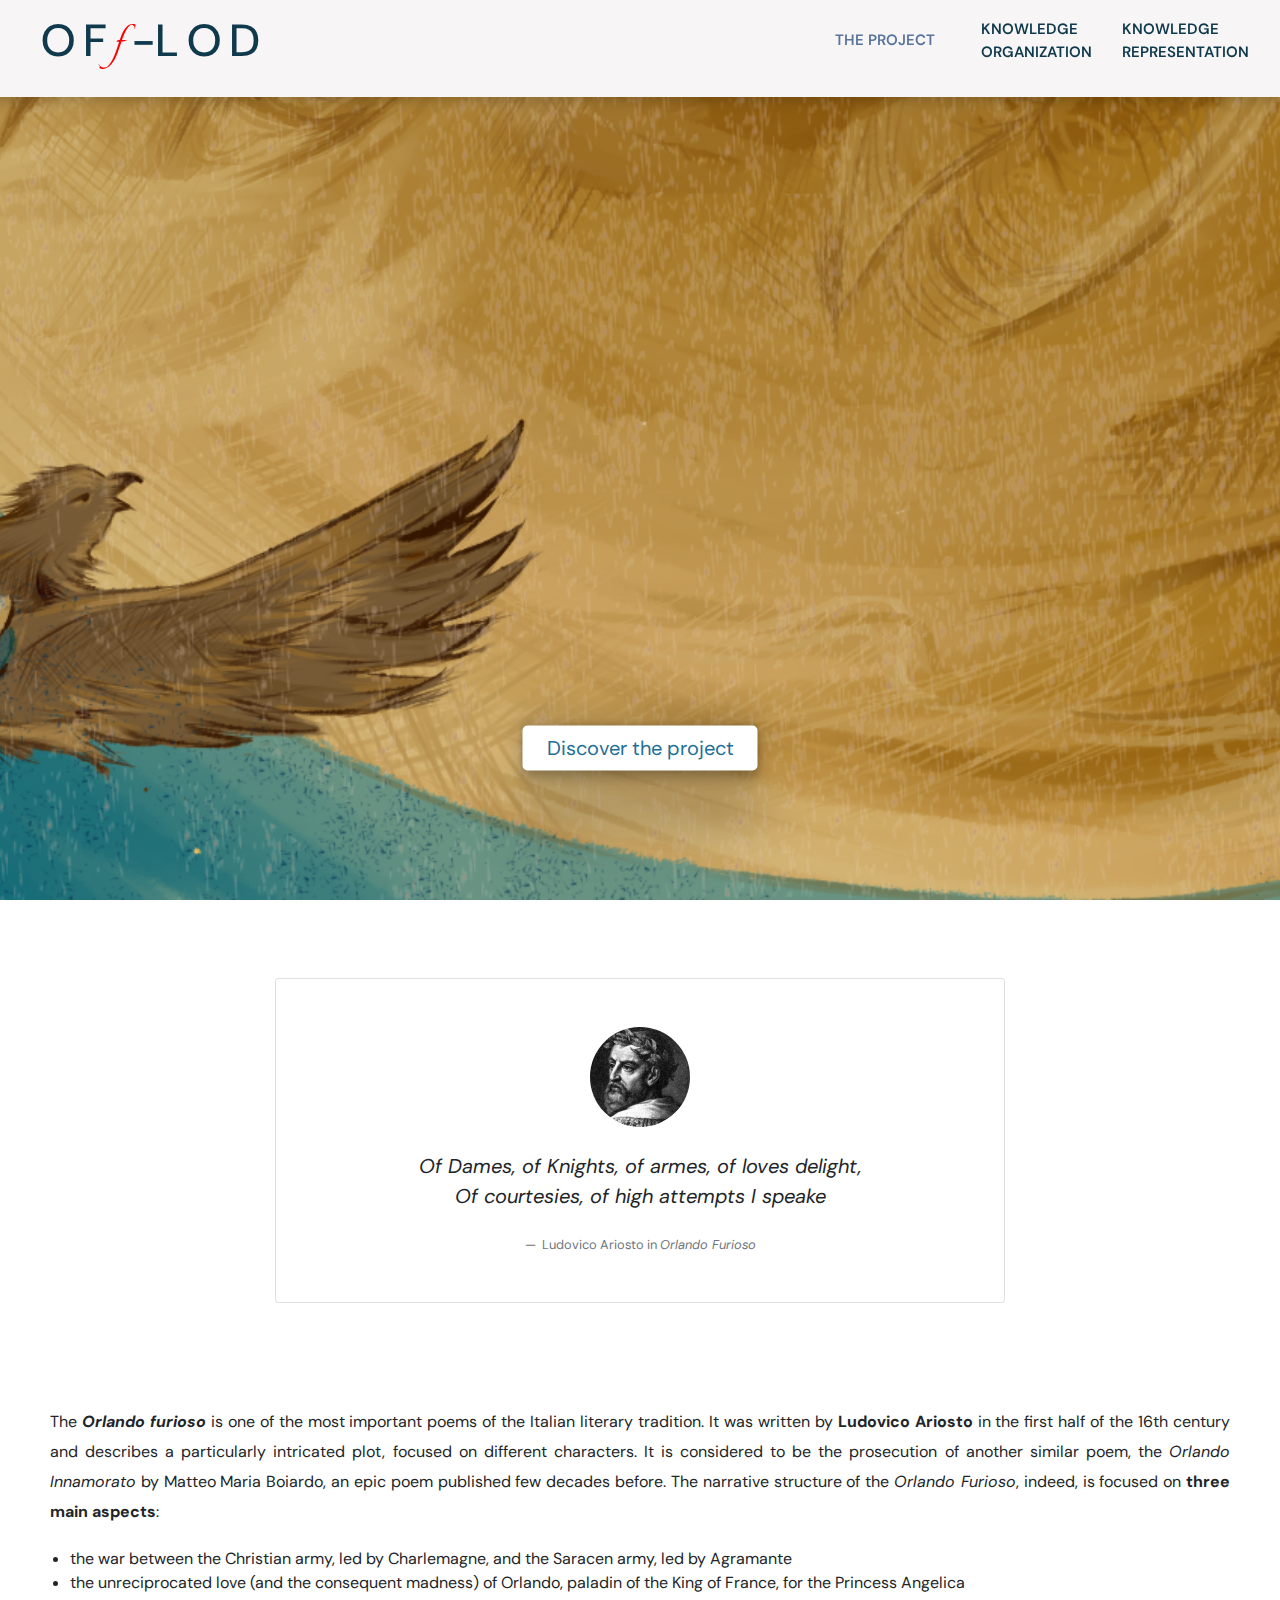
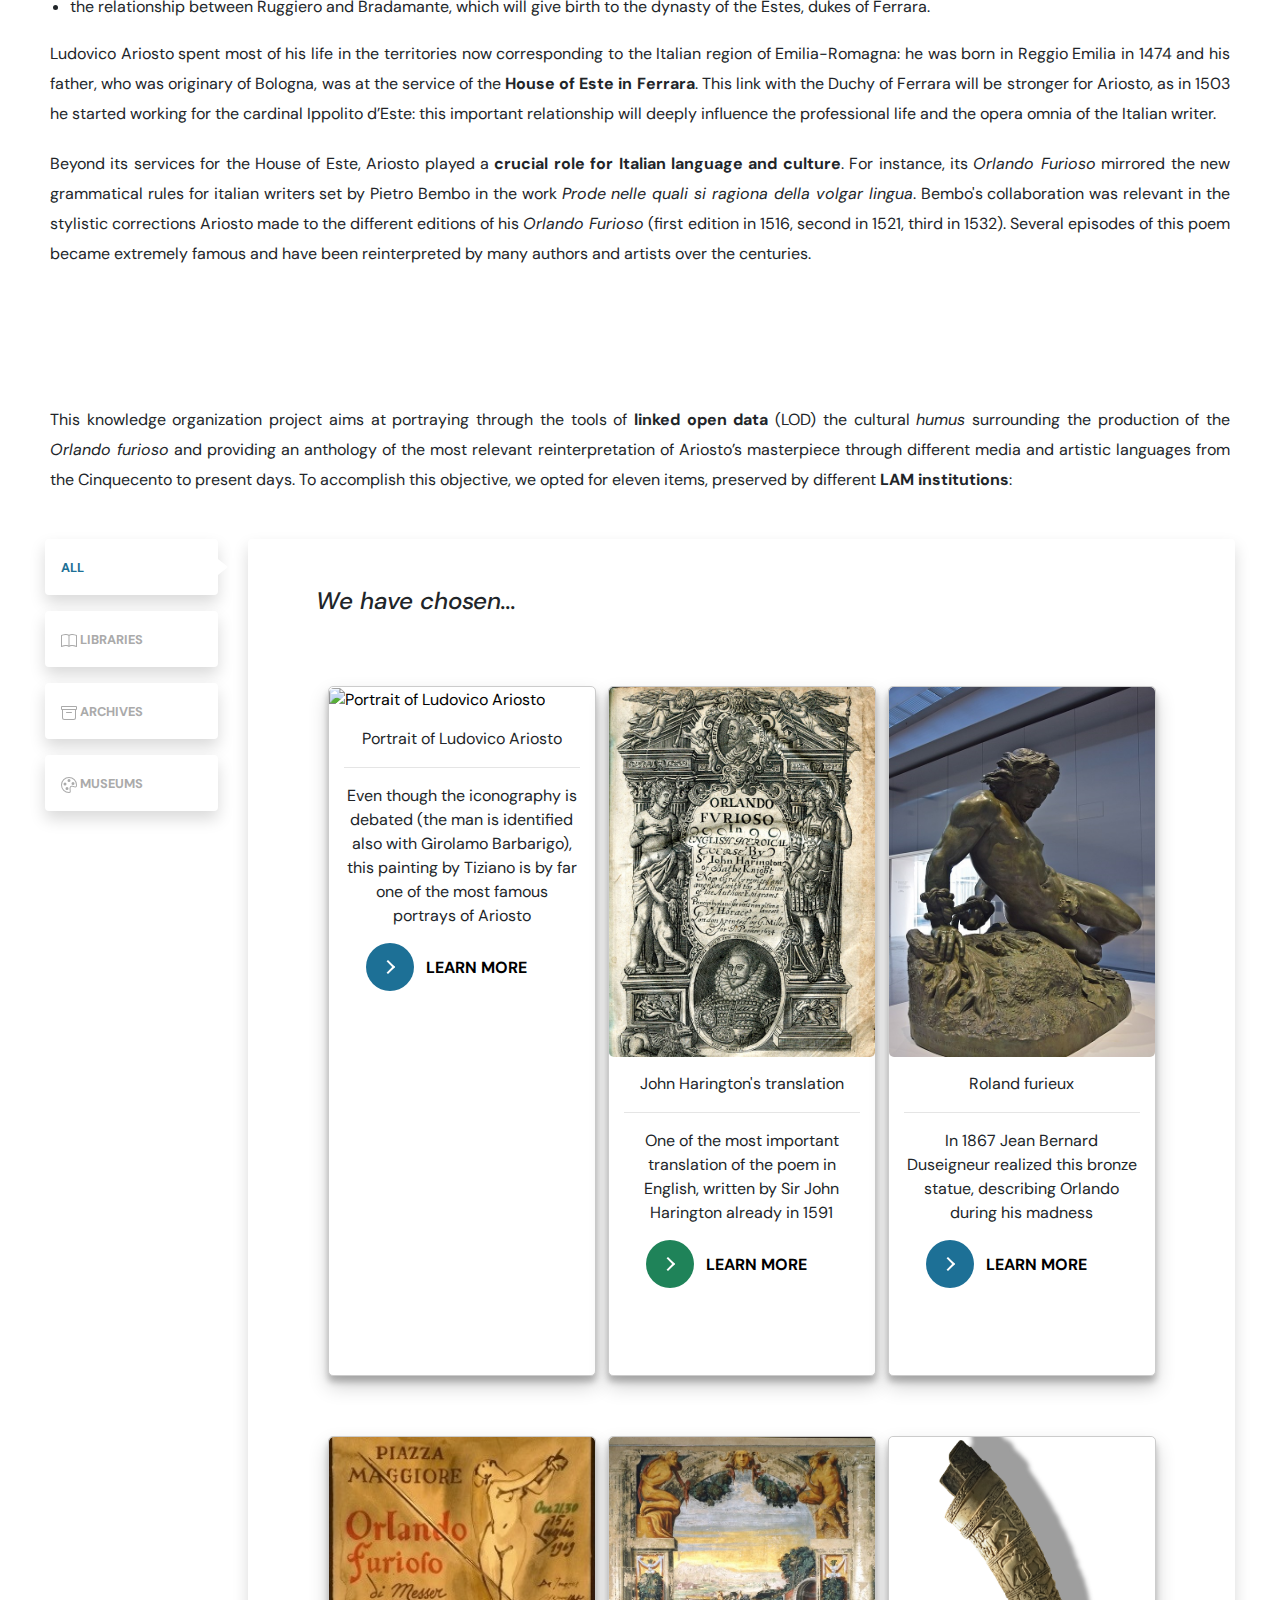
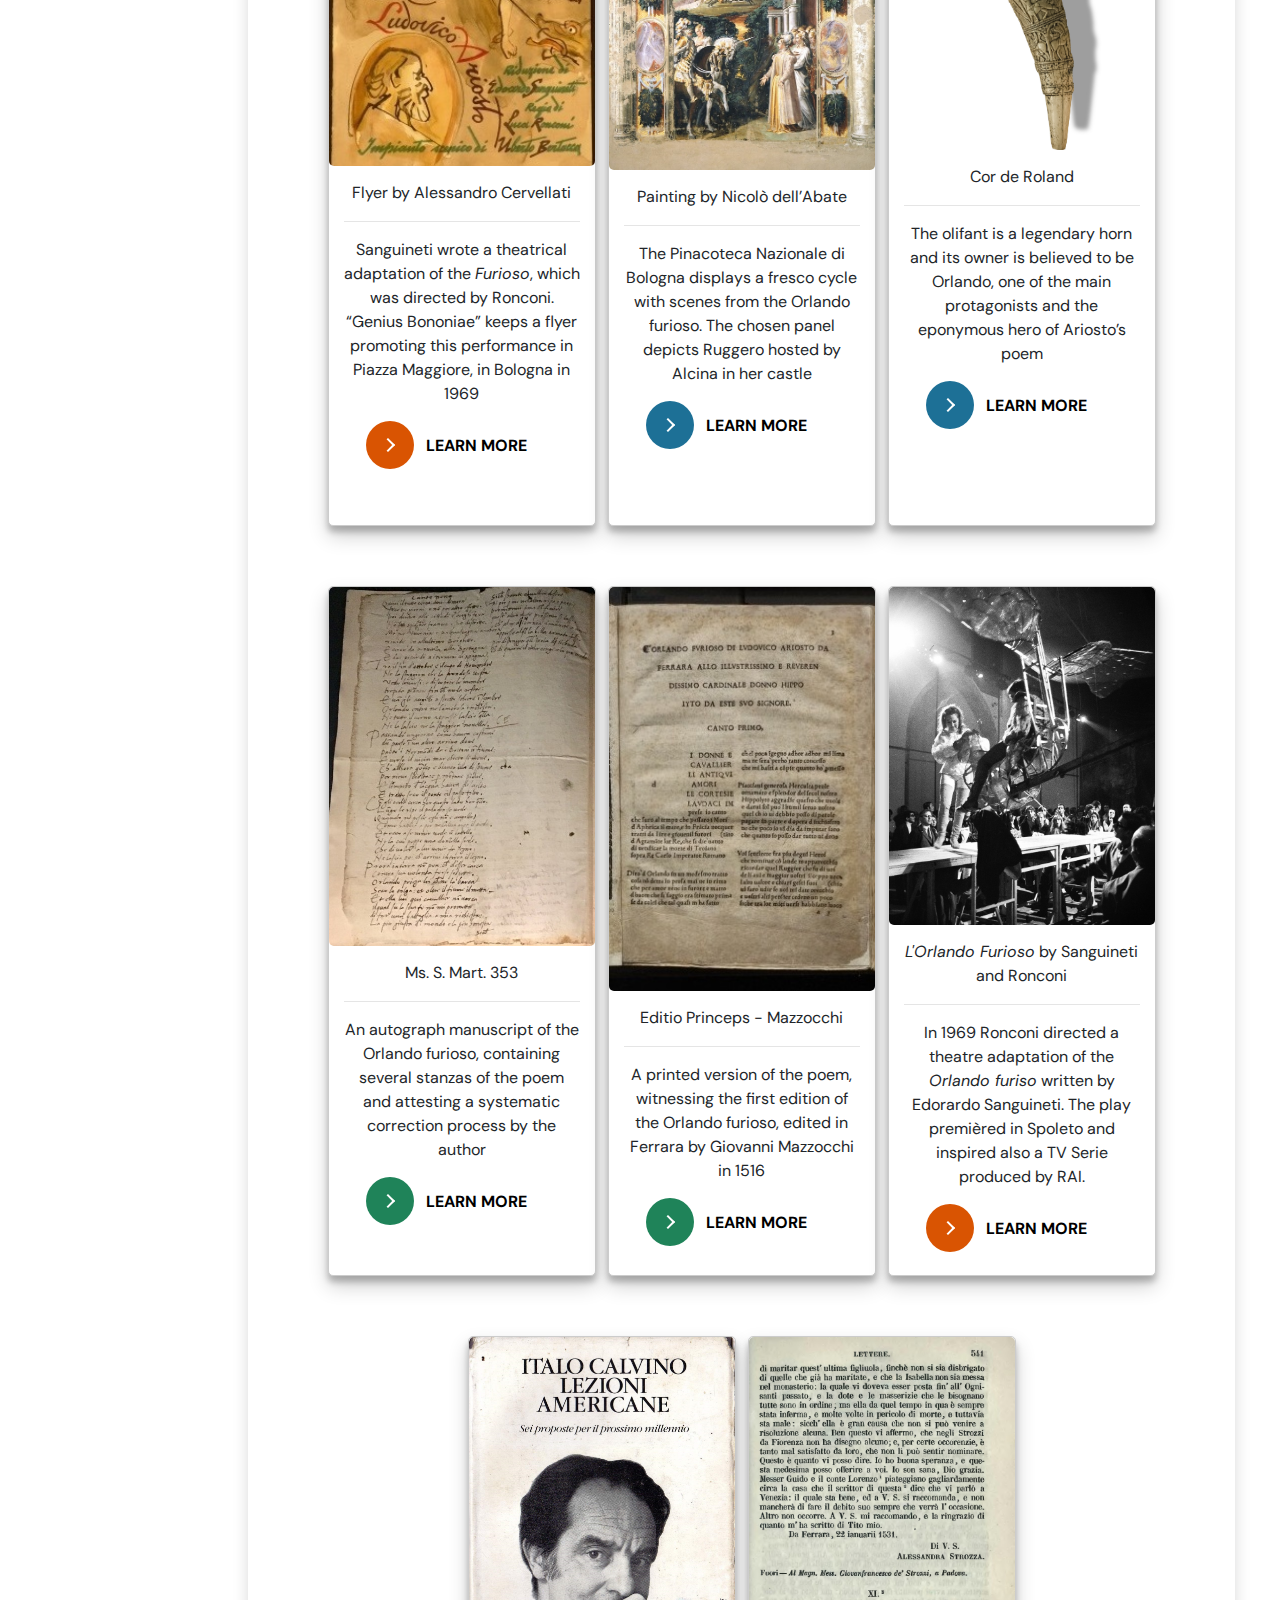
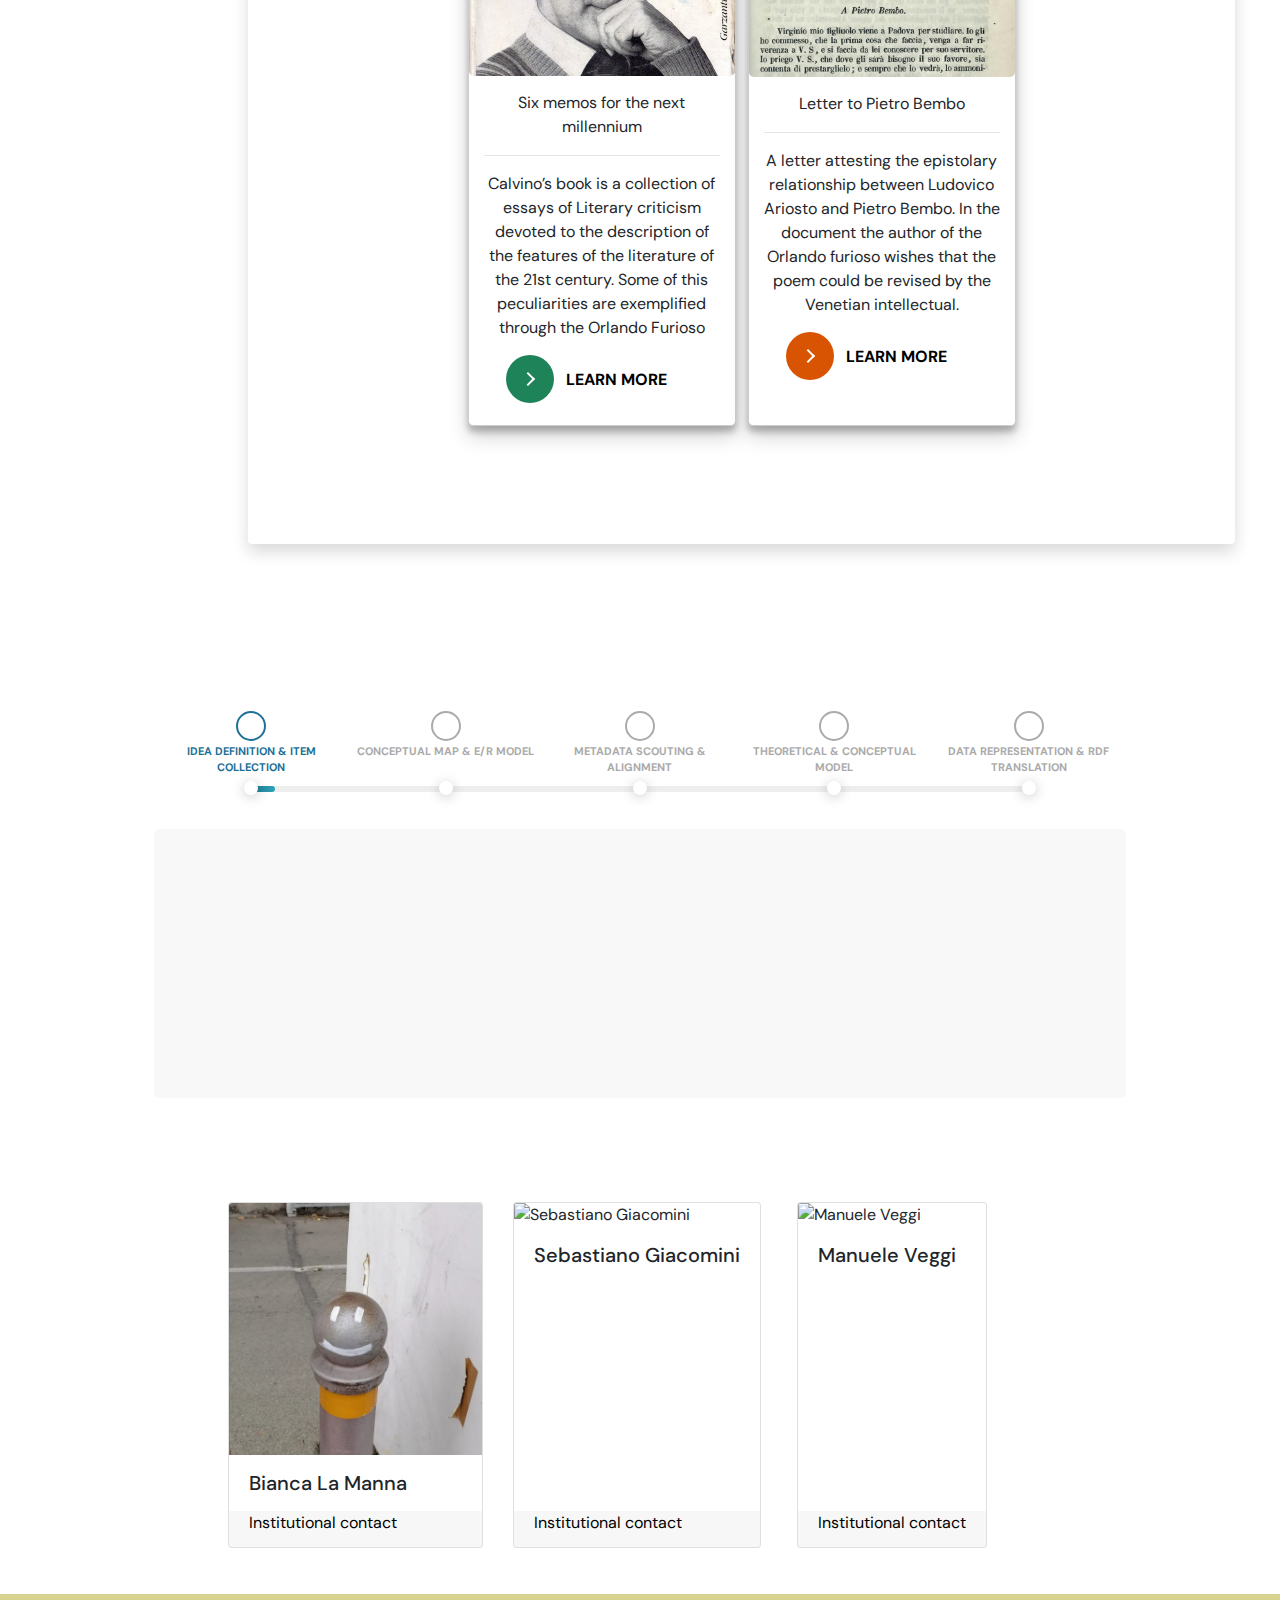
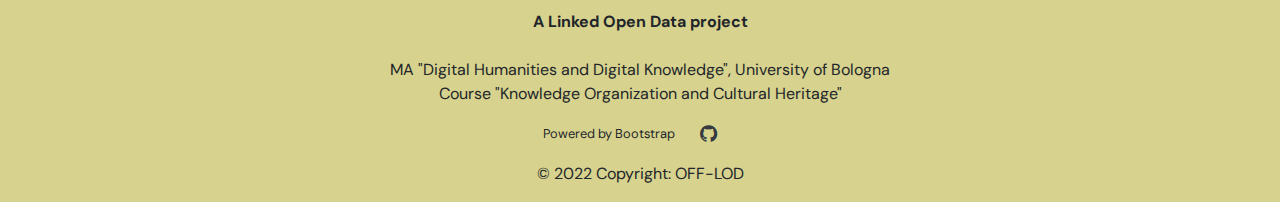
==== commit 3e239227: "Changes in navbar" ====
--- a/index.html
+++ b/index.html
@@ -18,19 +18,26 @@
             <a href="index.html" id="logo">
                 <h1>
                     <span id="zk-trigger">
-                        O<span id="hide1" class="hide">rlando</span>
-                        F<span id="hide2"  class="hide">urioso</span>
-                        <span id="cursive">f<span id="hide1" class="hide">or</span></span>
-                        -L<span id="hide2"  class="hide">inked</span>
-                        O<span id="hide1" class="hide">pen</span>
-                        D<span id="hide2"  class="hide">ata</span>
+                        O<span class="hide hide1">rlando</span>
+                        F<span class="hide hide2">urioso</span>
+                        <span id="cursive">f<span class="hide hide1">or</span></span>
+                        -L<span class="hide hide2">inked</span>
+                        O<span class="hide hide1">pen</span>
+                        D<span class="hide hide2">ata</span>
                     </span>
                 </h1>
             </a>
             <nav class="navbar">
                 <ul>
-                    <li><a class="nav-link scrollto active" href="#hero">Home</a></li>
-                    <li class="dropdown"><a href="models.html"><span>Knowledge Organization</span> <i class="bi bi-chevron-down"></i></a>
+                    <li class="dropdown"><a class="nav-link scrollto active" href="#hero">The project</a><i class="bi bi-chevron-down"></i>
+                        <ul>
+                            <li><a href="#idea">Idea</a></li>
+                            <li><a href="#itemssection">Items</a></li>
+                            <li><a href="#thirdsection">Workflow</a></li>
+                            <li><a href="#teampresentation">Team</a></li>
+                        </ul>
+                    </li>
+                    <li class="dropdown"><a href="models.html"><span>Knowledge <br> Organization</span><i class="bi bi-chevron-down"></i></a>
                         <ul>
                             <li><a href="models.html#conceptualMap">Conceptual map</a></li>
                             <li><a href="models.html#ERModel">E/R model</a></li>
@@ -44,7 +51,7 @@
                             <li><a href="models.html#ConcModel">Conceptual model</a></li>
                         </ul>
                     </li>
-                    <li class="dropdown"><a href="dataRdf.html"><span>Knowledge Representation</span> <i class="bi bi-chevron-down"></i></a>
+                    <li class="dropdown"><a href="dataRdf.html"><span>Knowledge <br> Representation</span> <i class="bi bi-chevron-down"></i></a>
                         <ul>
                             <li><a href="dataRdf.html#DataDesc">Data description</a></li>
                             <li><a href="dataRdf.html#Turtle">RDF production</a></li>
@@ -78,764 +85,765 @@
                                         <em>
                                             Of Dames, of Knights, of armes, of loves delight,<br/>
                                             Of courtesies, of high attempts I speake</em>
-                                        
-                                    </blockquote>
-                                    <figcaption class="blockquote-footer mb-0">
-                                        Ludovico Ariosto in <cite title="Source Title">Orlando Furioso</cite>
-                                    </figcaption>
-                                </figure>
+                                            
+                                        </blockquote>
+                                        <figcaption class="blockquote-footer mb-0">
+                                            Ludovico Ariosto in <cite title="Source Title">Orlando Furioso</cite>
+                                        </figcaption>
+                                    </figure>
+                                </div>
+                            </div>
+                        </div>
+                    </div>
+                </div>                        
+                <div>
+                    <div id="idea"><h2 class="slide">The project</h2></div>
+                    <p class="undertitle">The <b><em>Orlando furioso</em></b> is one of the most important poems of the Italian literary tradition. It was written by <b>Ludovico Ariosto</b> in the first half of the 16th century and describes a particularly intricated plot, focused on different characters. It is considered to be the prosecution of another similar poem, the <em>Orlando Innamorato</em> by Matteo Maria Boiardo, an epic poem published few decades before. The narrative structure of the <em>Orlando Furioso</em>, indeed, is focused on <b>three main aspects</b>: 
+                        <ul>
+                            <li>the war between the Christian army, led by Charlemagne, and the Saracen army, led by Agramante</li>
+                            <li>the unreciprocated love (and the consequent madness) of Orlando, paladin of the King of France, for the Princess Angelica</li>
+                            <li>the relationship between Ruggiero and Bradamante, which will give birth to the dynasty of the Estes, dukes of Ferrara.</li>
+                        </ul>
+                    </p> 
+                    <p> Ludovico Ariosto spent most of his life in the territories now corresponding to the Italian region of Emilia-Romagna: he was born in Reggio Emilia in 1474 and his father, who was originary of Bologna, was at the service of the <b>House of Este in Ferrara</b>. This link with the Duchy of Ferrara will be stronger for Ariosto, as in 1503 he started working for the cardinal Ippolito d’Este: this important relationship will deeply influence the professional life and the opera omnia of the Italian writer. 
+                    </p>
+                    <p>Beyond its services for the House of Este, Ariosto played a <b>crucial role for Italian language and culture</b>. For instance, its <em>Orlando Furioso</em> mirrored the new grammatical rules for italian writers set by Pietro Bembo in the work <em>Prode nelle quali si ragiona della volgar lingua</em>. Bembo's collaboration was relevant in the stylistic corrections Ariosto made to the different editions of his <em> Orlando Furioso</em> (first edition in 1516, second in 1521, third in 1532). Several episodes of this poem became extremely famous and have been reinterpreted by many authors and artists over the centuries.
+                    </p>            
+                </div>
+            </section>
+            
+            <div id="itemssection">
+                <div><h2 class="slide">Selected items</h2></div>
+                <p class="undertitle">This knowledge organization project aims at portraying through the tools of <b>linked open data</b> (LOD) the cultural <em>humus</em> surrounding the production of the <em>Orlando furioso</em> and providing an anthology of the most relevant reinterpretation of Ariosto’s masterpiece through different media and artistic languages from the Cinquecento to present days. To accomplish this objective, we opted for eleven items, preserved by different <b>LAM institutions</b>:</p>
+                
+                <div class="container-fluid py-4">
+                    <div class="row">
+                        <div class="col-xl-2">
+                            <!-- Tabs nav -->
+                            <div class="nav flex-column nav-pills nav-pills-custom" id="v-pills-tab" role="tablist" aria-orientation="vertical">
+                                <a class="nav-link mb-3 p-3 shadow active" id="v-pills-home-tab" data-toggle="pill" href="#v-pills-home" role="tab" aria-controls="v-pills-home" aria-selected="true">
+                                    <span class="font-weight-bold small text-uppercase">All</span>
+                                </a>
+                                <a class="nav-link mb-3 p-3 shadow" id="v-pills-settings-tab" data-toggle="pill" href="#v-pills-libraries" role="tab" aria-controls="v-pills-settings" aria-selected="false">
+                                    <span class="font-weight-bold small text-uppercase">
+                                        <svg xmlns="http://www.w3.org/2000/svg" width="16" height="16" fill="currentColor" class="bi bi-book" viewBox="0 0 16 16">
+                                            <path d="M1 2.828c.885-.37 2.154-.769 3.388-.893 1.33-.134 2.458.063 3.112.752v9.746c-.935-.53-2.12-.603-3.213-.493-1.18.12-2.37.461-3.287.811V2.828zm7.5-.141c.654-.689 1.782-.886 3.112-.752 1.234.124 2.503.523 3.388.893v9.923c-.918-.35-2.107-.692-3.287-.81-1.094-.111-2.278-.039-3.213.492V2.687zM8 1.783C7.015.936 5.587.81 4.287.94c-1.514.153-3.042.672-3.994 1.105A.5.5 0 0 0 0 2.5v11a.5.5 0 0 0 .707.455c.882-.4 2.303-.881 3.68-1.02 1.409-.142 2.59.087 3.223.877a.5.5 0 0 0 .78 0c.633-.79 1.814-1.019 3.222-.877 1.378.139 2.8.62 3.681 1.02A.5.5 0 0 0 16 13.5v-11a.5.5 0 0 0-.293-.455c-.952-.433-2.48-.952-3.994-1.105C10.413.809 8.985.936 8 1.783z"/>
+                                        </svg>  
+                                        Libraries
+                                    </span>
+                                </a>
+                                <a class="nav-link mb-3 p-3 shadow" id="v-pills-settings-tab" data-toggle="pill" href="#v-pills-archives" role="tab" aria-controls="v-pills-settings" aria-selected="false">
+                                    <span class="font-weight-bold small text-uppercase">
+                                        <svg xmlns="http://www.w3.org/2000/svg" width="16" height="16" fill="currentColor" class="bi bi-archive" viewBox="0 0 16 16">
+                                            <path d="M0 2a1 1 0 0 1 1-1h14a1 1 0 0 1 1 1v2a1 1 0 0 1-1 1v7.5a2.5 2.5 0 0 1-2.5 2.5h-9A2.5 2.5 0 0 1 1 12.5V5a1 1 0 0 1-1-1V2zm2 3v7.5A1.5 1.5 0 0 0 3.5 14h9a1.5 1.5 0 0 0 1.5-1.5V5H2zm13-3H1v2h14V2zM5 7.5a.5.5 0 0 1 .5-.5h5a.5.5 0 0 1 0 1h-5a.5.5 0 0 1-.5-.5z"/>
+                                        </svg>  
+                                        Archives
+                                    </span>
+                                </a>
+                                <a class="nav-link mb-3 p-3 shadow" id="v-pills-settings-tab" data-toggle="pill" href="#v-pills-museums" role="tab" aria-controls="v-pills-settings" aria-selected="false">
+                                    <span class="font-weight-bold small text-uppercase">
+                                        <svg xmlns="http://www.w3.org/2000/svg" width="16" height="16" fill="currentColor" class="bi bi-palette" viewBox="0 0 16 16">
+                                            <path d="M8 5a1.5 1.5 0 1 0 0-3 1.5 1.5 0 0 0 0 3zm4 3a1.5 1.5 0 1 0 0-3 1.5 1.5 0 0 0 0 3zM5.5 7a1.5 1.5 0 1 1-3 0 1.5 1.5 0 0 1 3 0zm.5 6a1.5 1.5 0 1 0 0-3 1.5 1.5 0 0 0 0 3z"/>
+                                            <path d="M16 8c0 3.15-1.866 2.585-3.567 2.07C11.42 9.763 10.465 9.473 10 10c-.603.683-.475 1.819-.351 2.92C9.826 14.495 9.996 16 8 16a8 8 0 1 1 8-8zm-8 7c.611 0 .654-.171.655-.176.078-.146.124-.464.07-1.119-.014-.168-.037-.37-.061-.591-.052-.464-.112-1.005-.118-1.462-.01-.707.083-1.61.704-2.314.369-.417.845-.578 1.272-.618.404-.038.812.026 1.16.104.343.077.702.186 1.025.284l.028.008c.346.105.658.199.953.266.653.148.904.083.991.024C14.717 9.38 15 9.161 15 8a7 7 0 1 0-7 7z"/>
+                                        </svg>  
+                                        Museums
+                                    </span>
+                                </a>
+                            </div>
+                        </div>
+                        <div class="col-xl-10">
+                            <!-- Tabs content -->
+                            <div class="tab-content" id="v-pills-tabContent">
+                                <div class="tab-pane fade shadow rounded bg-white show active p-5" id="v-pills-home" role="tabpanel" aria-labelledby="v-pills-home-tab">
+                                    <h4 class="font-italic mb-4">We have chosen...</h4>
+                                    <div class="clearfix">                                      
+                                        <div class="responsive">
+                                            <div class="gallery">
+                                                <a target="_blank" href="images/portrait.jpg">
+                                                    <img src="images/portrait.jpg" alt="Portrait of Ludovico Ariosto" width="600" height="400">
+                                                </a>
+                                                <div class="desc">
+                                                    Portrait of Ludovico Ariosto<hr/>Even though the iconography is debated (the man is identified also with Girolamo Barbarigo), this painting by Tiziano is by far one of the most famous portrays of Ariosto
+                                                    <div class="btncontainer">
+                                                        <button class="learn-more">
+                                                            <span class="circle" aria-hidden="true">
+                                                                <span class="icon arrow"></span>
+                                                            </span>
+                                                            <span class="button-text items-mus"><a href="https://www.nationalgallery.org.uk/paintings/titian-portrait-of-gerolamo-barbarigo">Learn More</a></span>
+                                                        </button>
+                                                    </div>
+                                                </div>  
+                                            </div>
+                                        </div>
+                                        
+                                        <div class="responsive">
+                                            <div class="gallery"> 
+                                                <a target="_blank" href="images/Furioso1634.jpg">
+                                                    <img src="images/Furioso1634.jpg" alt="John Harington's translation of the Orlando Furioso" width="600" height="400">
+                                                </a>
+                                                <div class="desc">John Harington's translation<hr/>One of the most important translation of the poem in English, written by Sir John Harington already in 1591
+                                                    <div class="btncontainer">
+                                                        <button class="learn-more items-lib">
+                                                            <span class="circle" aria-hidden="true">
+                                                                <span class="icon arrow"></span>
+                                                            </span>
+                                                            <span class="button-text"><a href="https://archive.org/details/orlandofuriosoin00ario_0">Learn More</a></span>
+                                                        </button>
+                                                    </div>
+                                                </div>
+                                            </div>
+                                        </div>
+                                        
+                                        
+                                        <div class="responsive">
+                                            <div class="gallery">
+                                                <a target="_blank" href="images/roland.jpg">
+                                                    <img src="images/roland.jpg" alt="Roland furieux" width="600" height="400">
+                                                </a>
+                                                <div class="desc">Roland furieux<hr/>In 1867 Jean Bernard Duseigneur realized this bronze statue, describing Orlando during his madness
+                                                    <div class="btncontainer">
+                                                        <button class="learn-more items-mus">
+                                                            <span class="circle" aria-hidden="true">
+                                                                <span class="icon arrow"></span>
+                                                            </span>
+                                                            <span class="button-text"><a href="https://collections.louvre.fr/en/ark:/53355/cl010094804">Learn More</a></span>
+                                                        </button>
+                                                    </div>
+                                                </div>
+                                            </div>
+                                        </div>
+                                        
+                                        <div class="responsive">
+                                            <div class="gallery"> 
+                                                <a target="_blank" href="images/flyer.jpg">
+                                                    <img src="images/flyer.jpg" alt="Flyer by Cervellati" width="600" height="300">
+                                                </a>
+                                                <div class="desc">Flyer by Alessandro Cervellati<hr/>Sanguineti wrote a theatrical adaptation of the <em>Furioso</em>, which was directed by Ronconi. <q>Genius Bononiae</q> keeps a flyer promoting this performance in Piazza Maggiore, in Bologna in 1969
+                                                    <div class="btncontainer">
+                                                        <button class="learn-more items-arc">
+                                                            <span class="circle" aria-hidden="true">
+                                                                <span class="icon arrow"></span>
+                                                            </span>
+                                                            <span class="button-text"><a href="https://collezioni.genusbononiae.it/products/dettaglio/2045#">Learn More</a></span>
+                                                        </button>
+                                                    </div>
+                                                </div>
+                                            </div>
+                                        </div>
+                                        <div class="responsive">
+                                            <div class="gallery">
+                                                <a target="_blank" href="images/ruggero.jpg">
+                                                    <img src="images/ruggeroalcina.jpeg" alt="Painting by Nicolò dell’Abate" width="600" height="400">
+                                                </a>
+                                                <div class="desc">Painting by Nicolò dell’Abate<hr/>The Pinacoteca Nazionale di Bologna displays a fresco cycle with scenes from the Orlando furioso. The chosen panel depicts Ruggero hosted by Alcina in her castle 
+                                                    <div class="btncontainer">
+                                                        <button class="learn-more">
+                                                            <span class="circle" aria-hidden="true">
+                                                                <span class="icon arrow"></span>
+                                                            </span>
+                                                            <span class="button-text items-mus"><a href="https://www.pinacotecabologna.beniculturali.it/it/content_page/item/30-alcina-riceve-ruggero-nel-suo-castello-30">Learn More</a></span>
+                                                        </button>
+                                                    </div>
+                                                </div>  
+                                            </div>
+                                        </div>                           
+                                        
+                                        <div class="responsive">
+                                            <div class="gallery">
+                                                <a target="_blank" href="images/olifante.jpg">
+                                                    <img src="images/olifante.jpg" alt="Cor de Roland" width="600" height="400">
+                                                </a>
+                                                <div class="desc">Cor de Roland<hr/>The olifant is a legendary horn and its owner is believed to be Orlando, one of the main protagonists and the eponymous hero of Ariosto’s poem 
+                                                    <div class="btncontainer">
+                                                        <button class="learn-more">
+                                                            <span class="circle" aria-hidden="true">
+                                                                <span class="icon arrow"></span>
+                                                            </span>
+                                                            <span class="button-text items-mus"><a href="https://www.pop.culture.gouv.fr/notice/joconde/05650003656">Learn More</a></span>
+                                                        </button>
+                                                    </div>
+                                                </div>  
+                                            </div>
+                                        </div>
+                                        
+                                        <div class="responsive">
+                                            <div class="gallery"> 
+                                                <a target="_blank" href="images/manuscript.jpg">
+                                                    <img src="images/manuscript.jpg" alt="Ms. S. Mart. 353" width="600" height="400">
+                                                </a>
+                                                <div class="desc">Ms. S. Mart. 353<hr/>An autograph manuscript of the Orlando furioso, containing several stanzas of the poem and attesting a systematic correction process by the author
+                                                    <div class="btncontainer">
+                                                        <button class="learn-more items-lib">
+                                                            <span class="circle" aria-hidden="true">
+                                                                <span class="icon arrow"></span>
+                                                            </span>
+                                                            <span class="button-text"><a href="https://manus.iccu.sbn.it/risultati-ricerca-manoscritti/-/manus-search/cnmd/178943?">Learn More</a></span>
+                                                        </button>
+                                                    </div>
+                                                </div>
+                                            </div>
+                                        </div>
+                                        
+                                        <div class="responsive">
+                                            <div class="gallery"> 
+                                                <a target="_blank" href="images/editioprinceps.jpg">
+                                                    <img src="images/editioprinceps.jpg" alt="Editio Princeps - Mazzocchi" width="600" height="400">
+                                                </a>
+                                                <div class="desc">Editio Princeps - Mazzocchi<hr/>A printed version of the poem, witnessing the first edition of the Orlando furioso, edited in Ferrara by Giovanni Mazzocchi in 1516
+                                                    <div class="btncontainer">
+                                                        <button class="learn-more items-lib">
+                                                            <span class="circle" aria-hidden="true">
+                                                                <span class="icon arrow"></span>
+                                                            </span>
+                                                            <span class="button-text"><a href="https://opac.bncf.firenze.sbn.it/bncf-prod/resource?uri=CFIE001471">Learn More</a></span>
+                                                        </button>
+                                                    </div>
+                                                </div>
+                                            </div>
+                                        </div>
+                                        
+                                        <div class="responsive">
+                                            <div class="gallery">
+                                                <a target="_blank" href="images/Ronconi.jpeg">
+                                                    <img src="images/Ronconi.jpeg" alt="Orlando Furioso (Sanguineti/Ronconi)" width="600" height="400">
+                                                </a>
+                                                <div class="desc"><em>L'Orlando Furioso</em> by Sanguineti and Ronconi<hr/>In 1969 Ronconi directed a theatre adaptation of the <em>Orlando furiso</em> written by Edorardo Sanguineti. The play premièred in Spoleto and inspired also a TV Serie produced by RAI.
+                                                    <div class="btncontainer">
+                                                        <button class="learn-more items-arc">
+                                                            <span class="circle" aria-hidden="true">
+                                                                <span class="icon arrow"></span>
+                                                            </span>
+                                                            <span class="button-text"><a href="https://www.performing-arts.eu/Record/ADKA_VE_1963085">Learn More</a></span>
+                                                        </button>
+                                                    </div>
+                                                </div>
+                                            </div>
+                                        </div>
+                                        
+                                        <div class="responsive">
+                                            <div class="gallery"> 
+                                                <a target="_blank" href="images/Calvino.jpg">
+                                                    <img src="images/Calvino.jpg" alt="Six memos for the next millennium" width="600" height="400">
+                                                </a>
+                                                <div class="desc">Six memos for the next millennium<hr/>Calvino’s book is a collection of essays of Literary criticism devoted to the description of the features of the literature of the 21st century. Some of this peculiarities are exemplified through the Orlando Furioso
+                                                    <div class="btncontainer">
+                                                        <button class="learn-more items-lib">
+                                                            <span class="circle" aria-hidden="true">
+                                                                <span class="icon arrow"></span>
+                                                            </span>
+                                                            <span class="button-text"><a href="https://sol.unibo.it/SebinaOpac/resource/lezioni-americane-sei-proposte-per-il-prossimo-millennio/UBO0307638">Learn More</a></span>
+                                                        </button>
+                                                    </div>
+                                                </div>
+                                            </div>
+                                        </div>
+                                        
+                                        <div class="responsive">
+                                            <div class="gallery"> 
+                                                <a target="_blank" href="images/bembo.jpg">
+                                                    <img src="images/bembo.jpg" alt="Letter to Pietro Bembo" width="600" height="400">
+                                                </a>
+                                                <div class="desc">Letter to Pietro Bembo<hr/>A letter attesting the epistolary relationship between Ludovico Ariosto and Pietro Bembo. In the document the author of the Orlando furioso wishes that the poem could be revised by the Venetian intellectual.
+                                                    <div class="btncontainer">
+                                                        <button class="learn-more items-arc">
+                                                            <span class="circle" aria-hidden="true">
+                                                                <span class="icon arrow"></span>
+                                                            </span>
+                                                            <span class="button-text"><a href="http://www.archilet.it/Lettera.aspx?IdLettera=11205">Learn More</a></span>
+                                                        </button>
+                                                    </div>
+                                                </div>
+                                            </div>
+                                        </div>
+                                        
+                                    </div>                          
+                                </div>
+                                <!-- Libraries -->
+                                <div class="tab-pane fade shadow rounded bg-white p-5" id="v-pills-libraries" role="tabpanel" aria-labelledby="v-pills-settings-tab">
+                                    <h4 class="font-italic mb-4">We have chosen...</h4>
+                                    <div class="clearfix">
+                                        <div class="responsive">
+                                            <div class="gallery"> 
+                                                <a target="_blank" href="images/Furioso1634.jpg">
+                                                    <img src="images/Furioso1634.jpg" alt="John Harington's translation of the Orlando Furioso" width="600" height="400">
+                                                </a>
+                                                <div class="desc">John Harington's translation<hr/>One of the most important translation of the poem in English, written by Sir John Harington already in 1591
+                                                    <div class="btncontainer">
+                                                        <button class="learn-more items-lib">
+                                                            <span class="circle" aria-hidden="true">
+                                                                <span class="icon arrow"></span>
+                                                            </span>
+                                                            <span class="button-text"><a href="https://archive.org/details/orlandofuriosoin00ario_0">Learn More</a></span>
+                                                        </button>
+                                                    </div>
+                                                </div>
+                                            </div>
+                                        </div>
+                                        <div class="responsive">
+                                            <div class="gallery"> 
+                                                <a target="_blank" href="images/Calvino.jpg">
+                                                    <img src="images/Calvino.jpg" alt="Six memos for the next millennium" width="600" height="400">
+                                                </a>
+                                                <div class="desc">Six memos for the next millennium<hr/>Calvino’s book is a collection of essays of Literary criticism devoted to the description of the features of the literature of the 21st century. Some of this peculiarities are exemplified through the <em>Orlando Furioso</em>
+                                                    <div class="btncontainer">
+                                                        <button class="learn-more items-lib">
+                                                            <span class="circle" aria-hidden="true">
+                                                                <span class="icon arrow"></span>
+                                                            </span>
+                                                            <span class="button-text"><a href="https://sol.unibo.it/SebinaOpac/resource/lezioni-americane-sei-proposte-per-il-prossimo-millennio/UBO0307638">Learn More</a></span>
+                                                        </button>
+                                                    </div>
+                                                </div>
+                                            </div>
+                                        </div>  
+                                        <div class="responsive">
+                                            <div class="gallery"> 
+                                                <a target="_blank" href="images/manuscript.jpg">
+                                                    <img src="images/manuscript.jpg" alt="Ms. S. Mart. 353" width="600" height="400">
+                                                </a>
+                                                <div class="desc">Ms. S. Mart. 353<hr/>An autograph manuscript of the Orlando furioso, containing several stanzas of the poem and attesting a systematic correction process by the author
+                                                    <div class="btncontainer">
+                                                        <button class="learn-more items-lib">
+                                                            <span class="circle" aria-hidden="true">
+                                                                <span class="icon arrow"></span>
+                                                            </span>
+                                                            <span class="button-text"><a href="https://manus.iccu.sbn.it/risultati-ricerca-manoscritti/-/manus-search/cnmd/178943?">Learn More</a></span>
+                                                        </button>
+                                                    </div>
+                                                </div>
+                                            </div>
+                                        </div>
+                                        
+                                        <div class="responsive">
+                                            <div class="gallery"> 
+                                                <a target="_blank" href="images/editioprinceps.jpg">
+                                                    <img src="images/editioprinceps.jpg" alt="Editio Princeps - Mazzocchi" width="600" height="400">
+                                                </a>
+                                                <div class="desc">Editio Princeps - Mazzocchi<hr/>A printed version of the poem, witnessing the first edition of the Orlando furioso, edited in Ferrara by Giovanni Mazzocchi in 1516
+                                                    <div class="btncontainer">
+                                                        <button class="learn-more items-lib">
+                                                            <span class="circle" aria-hidden="true">
+                                                                <span class="icon arrow"></span>
+                                                            </span>
+                                                            <span class="button-text"><a href="https://opac.bncf.firenze.sbn.it/bncf-prod/resource?uri=CFIE001471">Learn More</a></span>
+                                                        </button>
+                                                    </div>
+                                                </div>
+                                            </div>
+                                        </div> 
+                                    </div>
+                                </div> 
+                                
+                                
+                                <!-- Archives -->
+                                <div class="tab-pane fade shadow rounded bg-white p-5" id="v-pills-archives" role="tabpanel" aria-labelledby="v-pills-settings-tab">
+                                    <h4 class="font-italic mb-4">We have chosen</h4>
+                                    <div class="clearfix">
+                                        <div class="responsive">
+                                            <div class="gallery"> 
+                                                <a target="_blank" href="images/flyer.jpg">
+                                                    <img src="images/flyer.jpg" alt="Flyer by Cervellati" width="600" height="300">
+                                                </a>
+                                                <div class="desc">Flyer by Alessandro Cervellati<hr/>Sanguineti wrote a theatrical adaptation of the <em>Furioso</em>, which was directed by Ronconi. <q>Genius Bononiae</q> keeps a flyer promoting this performance in Piazza Maggiore, in Bologna in 1969
+                                                    <div class="btncontainer">
+                                                        <button class="learn-more items-arc">
+                                                            <span class="circle" aria-hidden="true">
+                                                                <span class="icon arrow"></span>
+                                                            </span>
+                                                            <span class="button-text"><a href="https://collezioni.genusbononiae.it/products/dettaglio/2045#">Learn More</a></span>
+                                                        </button>
+                                                    </div>
+                                                </div>
+                                            </div>
+                                        </div>
+                                        
+                                        <div class="responsive">
+                                            <div class="gallery">
+                                                <a target="_blank" href="images/Ronconi.jpeg">
+                                                    <img src="images/Ronconi.jpeg" alt="Orlando Furioso (Sanguineti/Ronconi)" width="600" height="400">
+                                                </a>
+                                                <div class="desc"><em>L'Orlando Furioso</em> by Sanguineti and Ronconi<hr/>In 1969 Ronconi directed a theatre adaptation of the <em>Orlando furiso</em> written by Edorardo Sanguineti. The play premièred in Spoleto and inspired also a TV Serie produced by RAI.
+                                                    <div class="btncontainer">
+                                                        <button class="learn-more items-arc">
+                                                            <span class="circle" aria-hidden="true">
+                                                                <span class="icon arrow"></span>
+                                                            </span>
+                                                            <span class="button-text"><a href="https://www.performing-arts.eu/Record/ADKA_VE_1963085">Learn More</a></span>
+                                                        </button>
+                                                    </div>
+                                                </div>
+                                            </div>
+                                        </div>
+                                        
+                                        <div class="responsive">
+                                            <div class="gallery"> 
+                                                <a target="_blank" href="images/bembo.jpg">
+                                                    <img src="images/bembo.jpg" alt="Letter to Pietro Bembo" width="600" height="400">
+                                                </a>
+                                                <div class="desc">Letter to Pietro Bembo<hr/>A letter attesting the epistolary relationship between Ludovico Ariosto and Pietro Bembo. In the document the author of the Orlando furioso wishes that the poem could be revised by the Venetian intellectual.
+                                                    <div class="btncontainer">
+                                                        <button class="learn-more items-arc">
+                                                            <span class="circle" aria-hidden="true">
+                                                                <span class="icon arrow"></span>
+                                                            </span>
+                                                            <span class="button-text"><a href="http://www.archilet.it/Lettera.aspx?IdLettera=11205">Learn More</a></span>
+                                                        </button>
+                                                    </div>
+                                                </div>
+                                            </div>
+                                        </div>
+                                    </div>
+                                </div>
+                                
+                                <!-- Museums -->
+                                <div class="tab-pane fade shadow rounded bg-white p-5" id="v-pills-museums" role="tabpanel" aria-labelledby="v-pills-settings-tab">
+                                    <h4 class="font-italic mb-4">We have chosen...</h4>
+                                    <div class="clearfix">
+                                        <div class="responsive">
+                                            <div class="gallery">
+                                                <a target="_blank" href="images/portrait.jpg">
+                                                    <img src="images/portrait.jpg" alt="Portrait of Ludovico Ariosto" width="600" height="400">
+                                                </a>
+                                                <div class="desc">
+                                                    Portrait of Ludovico Ariosto<hr/>Even though the iconography is debated (the man is identified also with Girolamo Barbarigo), this painting by Tiziano is by far one of the most famous portrays of Ariosto
+                                                    <div class="btncontainer">
+                                                        <button class="learn-more">
+                                                            <span class="circle" aria-hidden="true">
+                                                                <span class="icon arrow"></span>
+                                                            </span>
+                                                            <span class="button-text items-mus"><a href="https://www.nationalgallery.org.uk/paintings/titian-portrait-of-gerolamo-barbarigo">Learn More</a></span>
+                                                        </button>
+                                                    </div>
+                                                </div>  
+                                            </div>
+                                        </div>
+                                        
+                                        <div class="responsive">
+                                            <div class="gallery">
+                                                <a target="_blank" href="images/roland.jpg">
+                                                    <img src="images/roland.jpg" alt="Roland furieux" width="600" height="400">
+                                                </a>
+                                                <div class="desc">Roland furieux<hr/>In 1867 Jean Bernard Duseigneur realized this bronze statue, describing Orlando during his madness
+                                                    <div class="btncontainer">
+                                                        <button class="learn-more items-mus">
+                                                            <span class="circle" aria-hidden="true">
+                                                                <span class="icon arrow"></span>
+                                                            </span>
+                                                            <span class="button-text"><a href="https://collections.louvre.fr/en/ark:/53355/cl010094804">Learn More</a></span>
+                                                        </button>
+                                                    </div>
+                                                </div>
+                                            </div>
+                                        </div>
+                                        
+                                        <div class="responsive">
+                                            <div class="gallery">
+                                                <a target="_blank" href="images/olifante.jpg">
+                                                    <img src="images/olifante.jpg" alt="Cor de Roland" width="600" height="400">
+                                                </a>
+                                                <div class="desc">Cor de Roland<hr/>The olifant is a legendary horn and its owner is believed to be Orlando, one of the main protagonists and the eponymous hero of Ariosto’s poem 
+                                                    <div class="btncontainer">
+                                                        <button class="learn-more">
+                                                            <span class="circle" aria-hidden="true">
+                                                                <span class="icon arrow"></span>
+                                                            </span>
+                                                            <span class="button-text items-mus"><a href="https://www.pop.culture.gouv.fr/notice/joconde/05650003656">Learn More</a></span>
+                                                        </button>
+                                                    </div>
+                                                </div>  
+                                            </div>
+                                        </div>
+                                        
+                                        <div class="responsive">
+                                            <div class="gallery">
+                                                <a target="_blank" href="images/ruggero.jpg">
+                                                    <img src="images/ruggeroalcina.jpeg" alt="Painting by Nicolò dell’Abate" width="600" height="400">
+                                                </a>
+                                                <div class="desc">Painting by Nicolò dell’Abate<hr/>The Pinacoteca Nazionale di Bologna displays a fresco cycle with scenes from the Orlando furioso. The chosen panel depicts Ruggero hosted by Alcina in her castle 
+                                                    <div class="btncontainer">
+                                                        <button class="learn-more">
+                                                            <span class="circle" aria-hidden="true">
+                                                                <span class="icon arrow"></span>
+                                                            </span>
+                                                            <span class="button-text items-mus"><a href="https://www.pinacotecabologna.beniculturali.it/it/content_page/item/30-alcina-riceve-ruggero-nel-suo-castello-30">Learn More</a></span>
+                                                        </button>
+                                                    </div>
+                                                </div>  
+                                            </div>
+                                        </div>
+                                    </div>     
+                                </div>
                             </div>
                         </div>
                     </div>
                 </div>
-            </div>                        
-            <div>
-                <div><h2 class="slide">The project</h2></div>
-                  <p class="undertitle">The <b><em>Orlando furioso</em></b> is one of the most important poems of the Italian literary tradition. It was written by <b>Ludovico Ariosto</b> in the first half of the 16th century and describes a particularly intricated plot, focused on different characters. It is considered to be the prosecution of another similar poem, the <em>Orlando Innamorato</em> by Matteo Maria Boiardo, an epic poem published few decades before. The narrative structure of the <em>Orlando Furioso</em>, indeed, is focused on <b>three main aspects</b>: 
-                    <ul>
-                        <li>the war between the Christian army, led by Charlemagne, and the Saracen army, led by Agramante</li>
-                        <li>the unreciprocated love (and the consequent madness) of Orlando, paladin of the King of France, for the Princess Angelica</li>
-                        <li>the relationship between Ruggiero and Bradamante, which will give birth to the dynasty of the Estes, dukes of Ferrara.</li>
-                    </ul>
-                </p> 
-                <p> Ludovico Ariosto spent most of his life in the territories now corresponding to the Italian region of Emilia-Romagna: he was born in Reggio Emilia in 1474 and his father, who was originary of Bologna, was at the service of the <b>House of Este in Ferrara</b>. This link with the Duchy of Ferrara will be stronger for Ariosto, as in 1503 he started working for the cardinal Ippolito d’Este: this important relationship will deeply influence the professional life and the opera omnia of the Italian writer. 
-                </p>
-                <p>Beyond its services for the House of Este, Ariosto played a <b>crucial role for Italian language and culture</b>. For instance, its <em>Orlando Furioso</em> mirrored the new grammatical rules for italian writers set by Pietro Bembo in the work <em>Prode nelle quali si ragiona della volgar lingua</em>. Bembo's collaboration was relevant in the stylistic corrections Ariosto made to the different editions of his <em> Orlando Furioso</em> (first edition in 1516, second in 1521, third in 1532). Several episodes of this poem became extremely famous and have been reinterpreted by many authors and artists over the centuries.
-                </p>            
             </div>
-        </section>
-        
-        <div id="itemssection">
-            <div><h2 class="slide">Selected items</h2></div>
-            <p class="undertitle">This knowledge organization project aims at portraying through the tools of <b>linked open data</b> (LOD) the cultural <em>humus</em> surrounding the production of the <em>Orlando furioso</em> and providing an anthology of the most relevant reinterpretation of Ariosto’s masterpiece through different media and artistic languages from the Cinquecento to present days. To accomplish this objective, we opted for eleven items, preserved by different <b>LAM institutions</b>:</p>
             
-            <div class="container-fluid py-4">
-                <div class="row">
-                    <div class="col-xl-2">
-                        <!-- Tabs nav -->
-                        <div class="nav flex-column nav-pills nav-pills-custom" id="v-pills-tab" role="tablist" aria-orientation="vertical">
-                            <a class="nav-link mb-3 p-3 shadow active" id="v-pills-home-tab" data-toggle="pill" href="#v-pills-home" role="tab" aria-controls="v-pills-home" aria-selected="true">
-                                <span class="font-weight-bold small text-uppercase">All</span>
-                            </a>
-                            <a class="nav-link mb-3 p-3 shadow" id="v-pills-settings-tab" data-toggle="pill" href="#v-pills-libraries" role="tab" aria-controls="v-pills-settings" aria-selected="false">
-                                <span class="font-weight-bold small text-uppercase">
-                                    <svg xmlns="http://www.w3.org/2000/svg" width="16" height="16" fill="currentColor" class="bi bi-book" viewBox="0 0 16 16">
-                                        <path d="M1 2.828c.885-.37 2.154-.769 3.388-.893 1.33-.134 2.458.063 3.112.752v9.746c-.935-.53-2.12-.603-3.213-.493-1.18.12-2.37.461-3.287.811V2.828zm7.5-.141c.654-.689 1.782-.886 3.112-.752 1.234.124 2.503.523 3.388.893v9.923c-.918-.35-2.107-.692-3.287-.81-1.094-.111-2.278-.039-3.213.492V2.687zM8 1.783C7.015.936 5.587.81 4.287.94c-1.514.153-3.042.672-3.994 1.105A.5.5 0 0 0 0 2.5v11a.5.5 0 0 0 .707.455c.882-.4 2.303-.881 3.68-1.02 1.409-.142 2.59.087 3.223.877a.5.5 0 0 0 .78 0c.633-.79 1.814-1.019 3.222-.877 1.378.139 2.8.62 3.681 1.02A.5.5 0 0 0 16 13.5v-11a.5.5 0 0 0-.293-.455c-.952-.433-2.48-.952-3.994-1.105C10.413.809 8.985.936 8 1.783z"/>
-                                    </svg>  
-                                    Libraries
-                                </span>
-                            </a>
-                            <a class="nav-link mb-3 p-3 shadow" id="v-pills-settings-tab" data-toggle="pill" href="#v-pills-archives" role="tab" aria-controls="v-pills-settings" aria-selected="false">
-                                <span class="font-weight-bold small text-uppercase">
-                                    <svg xmlns="http://www.w3.org/2000/svg" width="16" height="16" fill="currentColor" class="bi bi-archive" viewBox="0 0 16 16">
-                                        <path d="M0 2a1 1 0 0 1 1-1h14a1 1 0 0 1 1 1v2a1 1 0 0 1-1 1v7.5a2.5 2.5 0 0 1-2.5 2.5h-9A2.5 2.5 0 0 1 1 12.5V5a1 1 0 0 1-1-1V2zm2 3v7.5A1.5 1.5 0 0 0 3.5 14h9a1.5 1.5 0 0 0 1.5-1.5V5H2zm13-3H1v2h14V2zM5 7.5a.5.5 0 0 1 .5-.5h5a.5.5 0 0 1 0 1h-5a.5.5 0 0 1-.5-.5z"/>
-                                    </svg>  
-                                    Archives
-                                </span>
-                            </a>
-                            <a class="nav-link mb-3 p-3 shadow" id="v-pills-settings-tab" data-toggle="pill" href="#v-pills-museums" role="tab" aria-controls="v-pills-settings" aria-selected="false">
-                                <span class="font-weight-bold small text-uppercase">
-                                    <svg xmlns="http://www.w3.org/2000/svg" width="16" height="16" fill="currentColor" class="bi bi-palette" viewBox="0 0 16 16">
-                                        <path d="M8 5a1.5 1.5 0 1 0 0-3 1.5 1.5 0 0 0 0 3zm4 3a1.5 1.5 0 1 0 0-3 1.5 1.5 0 0 0 0 3zM5.5 7a1.5 1.5 0 1 1-3 0 1.5 1.5 0 0 1 3 0zm.5 6a1.5 1.5 0 1 0 0-3 1.5 1.5 0 0 0 0 3z"/>
-                                        <path d="M16 8c0 3.15-1.866 2.585-3.567 2.07C11.42 9.763 10.465 9.473 10 10c-.603.683-.475 1.819-.351 2.92C9.826 14.495 9.996 16 8 16a8 8 0 1 1 8-8zm-8 7c.611 0 .654-.171.655-.176.078-.146.124-.464.07-1.119-.014-.168-.037-.37-.061-.591-.052-.464-.112-1.005-.118-1.462-.01-.707.083-1.61.704-2.314.369-.417.845-.578 1.272-.618.404-.038.812.026 1.16.104.343.077.702.186 1.025.284l.028.008c.346.105.658.199.953.266.653.148.904.083.991.024C14.717 9.38 15 9.161 15 8a7 7 0 1 0-7 7z"/>
-                                    </svg>  
-                                    Museums
-                                </span>
-                            </a>
+            <section id="thirdsection">
+                <div><h2 class="slide">Workflow</h2></div>
+                <div class="process-wrapper">
+                    <div id="progress-bar-container">
+                        <ul>
+                            <li class="step step01 active"><div class="step-inner">IDEA DEFINITION &amp; ITEM COLLECTION</div></li>
+                            <li class="step step02"><div class="step-inner">CONCEPTUAL MAP &amp; E/R MODEL</div></li>
+                            <li class="step step03"><div class="step-inner">METADATA SCOUTING &amp; ALIGNMENT</div></li>
+                            <li class="step step04"><div class="step-inner">THEORETICAL &amp; CONCEPTUAL MODEL</div></li>
+                            <li class="step step05"><div class="step-inner">DATA REPRESENTATION &amp; RDF TRANSLATION</div></li>
+                        </ul>
+                        
+                        <div id="line">
+                            <div id="line-progress"></div>
                         </div>
                     </div>
-                    <div class="col-xl-10">
-                        <!-- Tabs content -->
-                        <div class="tab-content" id="v-pills-tabContent">
-                            <div class="tab-pane fade shadow rounded bg-white show active p-5" id="v-pills-home" role="tabpanel" aria-labelledby="v-pills-home-tab">
-                                <h4 class="font-italic mb-4">We have chosen...</h4>
-                                <div class="clearfix">                                      
-                                    <div class="responsive">
-                                        <div class="gallery">
-                                            <a target="_blank" href="images/portrait.jpg">
-                                                <img src="images/portrait.jpg" alt="Portrait of Ludovico Ariosto" width="600" height="400">
-                                            </a>
-                                            <div class="desc">
-                                                Portrait of Ludovico Ariosto<hr/>Even though the iconography is debated (the man is identified also with Girolamo Barbarigo), this painting by Tiziano is by far one of the most famous portrays of Ariosto
-                                                <div class="btncontainer">
-                                                    <button class="learn-more">
-                                                        <span class="circle" aria-hidden="true">
-                                                            <span class="icon arrow"></span>
-                                                        </span>
-                                                        <span class="button-text items-mus"><a href="https://www.nationalgallery.org.uk/paintings/titian-portrait-of-gerolamo-barbarigo">Learn More</a></span>
-                                                    </button>
-                                                </div>
-                                            </div>  
-                                        </div>
-                                    </div>
-                                    
-                                    <div class="responsive">
-                                        <div class="gallery"> 
-                                            <a target="_blank" href="images/Furioso1634.jpg">
-                                                <img src="images/Furioso1634.jpg" alt="John Harington's translation of the Orlando Furioso" width="600" height="400">
-                                            </a>
-                                            <div class="desc">John Harington's translation<hr/>One of the most important translation of the poem in English, written by Sir John Harington already in 1591
-                                                <div class="btncontainer">
-                                                    <button class="learn-more items-lib">
-                                                        <span class="circle" aria-hidden="true">
-                                                            <span class="icon arrow"></span>
-                                                        </span>
-                                                        <span class="button-text"><a href="https://archive.org/details/orlandofuriosoin00ario_0">Learn More</a></span>
-                                                    </button>
-                                                </div>
-                                            </div>
-                                        </div>
-                                    </div>
-                                    
-                                    
-                                    <div class="responsive">
-                                        <div class="gallery">
-                                            <a target="_blank" href="images/roland.jpg">
-                                                <img src="images/roland.jpg" alt="Roland furieux" width="600" height="400">
-                                            </a>
-                                            <div class="desc">Roland furieux<hr/>In 1867 Jean Bernard Duseigneur realized this bronze statue, describing Orlando during his madness
-                                                <div class="btncontainer">
-                                                    <button class="learn-more items-mus">
-                                                        <span class="circle" aria-hidden="true">
-                                                            <span class="icon arrow"></span>
-                                                        </span>
-                                                        <span class="button-text"><a href="https://collections.louvre.fr/en/ark:/53355/cl010094804">Learn More</a></span>
-                                                    </button>
-                                                </div>
-                                            </div>
-                                        </div>
-                                    </div>
-                                    
-                                    <div class="responsive">
-                                        <div class="gallery"> 
-                                            <a target="_blank" href="images/flyer.jpg">
-                                                <img src="images/flyer.jpg" alt="Flyer by Cervellati" width="600" height="300">
-                                            </a>
-                                            <div class="desc">Flyer by Alessandro Cervellati<hr/>Sanguineti wrote a theatrical adaptation of the <em>Furioso</em>, which was directed by Ronconi. <q>Genius Bononiae</q> keeps a flyer promoting this performance in Piazza Maggiore, in Bologna in 1969
-                                                <div class="btncontainer">
-                                                    <button class="learn-more items-arc">
-                                                        <span class="circle" aria-hidden="true">
-                                                            <span class="icon arrow"></span>
-                                                        </span>
-                                                        <span class="button-text"><a href="https://collezioni.genusbononiae.it/products/dettaglio/2045#">Learn More</a></span>
-                                                    </button>
-                                                </div>
-                                            </div>
-                                        </div>
-                                    </div>
-                                    <div class="responsive">
-                                        <div class="gallery">
-                                            <a target="_blank" href="images/ruggero.jpg">
-                                                <img src="images/ruggeroalcina.jpeg" alt="Painting by Nicolò dell’Abate" width="600" height="400">
-                                            </a>
-                                            <div class="desc">Painting by Nicolò dell’Abate<hr/>The Pinacoteca Nazionale di Bologna displays a fresco cycle with scenes from the Orlando furioso. The chosen panel depicts Ruggero hosted by Alcina in her castle 
-                                                <div class="btncontainer">
-                                                    <button class="learn-more">
-                                                        <span class="circle" aria-hidden="true">
-                                                            <span class="icon arrow"></span>
-                                                        </span>
-                                                        <span class="button-text items-mus"><a href="https://www.pinacotecabologna.beniculturali.it/it/content_page/item/30-alcina-riceve-ruggero-nel-suo-castello-30">Learn More</a></span>
-                                                    </button>
-                                                </div>
-                                            </div>  
-                                        </div>
-                                    </div>                           
-                                    
-                                    <div class="responsive">
-                                        <div class="gallery">
-                                            <a target="_blank" href="images/olifante.jpg">
-                                                <img src="images/olifante.jpg" alt="Cor de Roland" width="600" height="400">
-                                            </a>
-                                            <div class="desc">Cor de Roland<hr/>The olifant is a legendary horn and its owner is believed to be Orlando, one of the main protagonists and the eponymous hero of Ariosto’s poem 
-                                                <div class="btncontainer">
-                                                    <button class="learn-more">
-                                                        <span class="circle" aria-hidden="true">
-                                                            <span class="icon arrow"></span>
-                                                        </span>
-                                                        <span class="button-text items-mus"><a href="https://www.pop.culture.gouv.fr/notice/joconde/05650003656">Learn More</a></span>
-                                                    </button>
-                                                </div>
-                                            </div>  
-                                        </div>
-                                    </div>
-                                    
-                                    <div class="responsive">
-                                        <div class="gallery"> 
-                                            <a target="_blank" href="images/manuscript.jpg">
-                                                <img src="images/manuscript.jpg" alt="Ms. S. Mart. 353" width="600" height="400">
-                                            </a>
-                                            <div class="desc">Ms. S. Mart. 353<hr/>An autograph manuscript of the Orlando furioso, containing several stanzas of the poem and attesting a systematic correction process by the author
-                                                <div class="btncontainer">
-                                                    <button class="learn-more items-lib">
-                                                        <span class="circle" aria-hidden="true">
-                                                            <span class="icon arrow"></span>
-                                                        </span>
-                                                        <span class="button-text"><a href="https://manus.iccu.sbn.it/risultati-ricerca-manoscritti/-/manus-search/cnmd/178943?">Learn More</a></span>
-                                                    </button>
-                                                </div>
-                                            </div>
-                                        </div>
-                                    </div>
-                                    
-                                    <div class="responsive">
-                                        <div class="gallery"> 
-                                            <a target="_blank" href="images/editioprinceps.jpg">
-                                                <img src="images/editioprinceps.jpg" alt="Editio Princeps - Mazzocchi" width="600" height="400">
-                                            </a>
-                                            <div class="desc">Editio Princeps - Mazzocchi<hr/>A printed version of the poem, witnessing the first edition of the Orlando furioso, edited in Ferrara by Giovanni Mazzocchi in 1516
-                                                <div class="btncontainer">
-                                                    <button class="learn-more items-lib">
-                                                        <span class="circle" aria-hidden="true">
-                                                            <span class="icon arrow"></span>
-                                                        </span>
-                                                        <span class="button-text"><a href="https://opac.bncf.firenze.sbn.it/bncf-prod/resource?uri=CFIE001471">Learn More</a></span>
-                                                    </button>
-                                                </div>
-                                            </div>
-                                        </div>
-                                    </div>
-                                    
-                                    <div class="responsive">
-                                        <div class="gallery">
-                                            <a target="_blank" href="images/Ronconi.jpeg">
-                                                <img src="images/Ronconi.jpeg" alt="Orlando Furioso (Sanguineti/Ronconi)" width="600" height="400">
-                                            </a>
-                                            <div class="desc"><em>L'Orlando Furioso</em> by Sanguineti and Ronconi<hr/>In 1969 Ronconi directed a theatre adaptation of the <em>Orlando furiso</em> written by Edorardo Sanguineti. The play premièred in Spoleto and inspired also a TV Serie produced by RAI.
-                                                <div class="btncontainer">
-                                                    <button class="learn-more items-arc">
-                                                        <span class="circle" aria-hidden="true">
-                                                            <span class="icon arrow"></span>
-                                                        </span>
-                                                        <span class="button-text"><a href="https://www.performing-arts.eu/Record/ADKA_VE_1963085">Learn More</a></span>
-                                                    </button>
-                                                </div>
-                                            </div>
-                                        </div>
-                                    </div>
-                                    
-                                    <div class="responsive">
-                                        <div class="gallery"> 
-                                            <a target="_blank" href="images/Calvino.jpg">
-                                                <img src="images/Calvino.jpg" alt="Six memos for the next millennium" width="600" height="400">
-                                            </a>
-                                            <div class="desc">Six memos for the next millennium<hr/>Calvino’s book is a collection of essays of Literary criticism devoted to the description of the features of the literature of the 21st century. Some of this peculiarities are exemplified through the Orlando Furioso
-                                                <div class="btncontainer">
-                                                    <button class="learn-more items-lib">
-                                                        <span class="circle" aria-hidden="true">
-                                                            <span class="icon arrow"></span>
-                                                        </span>
-                                                        <span class="button-text"><a href="https://sol.unibo.it/SebinaOpac/resource/lezioni-americane-sei-proposte-per-il-prossimo-millennio/UBO0307638">Learn More</a></span>
-                                                    </button>
-                                                </div>
-                                            </div>
-                                        </div>
-                                    </div>
-                                    
-                                    <div class="responsive">
-                                        <div class="gallery"> 
-                                            <a target="_blank" href="images/bembo.jpg">
-                                                <img src="images/bembo.jpg" alt="Letter to Pietro Bembo" width="600" height="400">
-                                            </a>
-                                            <div class="desc">Letter to Pietro Bembo<hr/>A letter attesting the epistolary relationship between Ludovico Ariosto and Pietro Bembo. In the document the author of the Orlando furioso wishes that the poem could be revised by the Venetian intellectual.
-                                                <div class="btncontainer">
-                                                    <button class="learn-more items-arc">
-                                                        <span class="circle" aria-hidden="true">
-                                                            <span class="icon arrow"></span>
-                                                        </span>
-                                                        <span class="button-text"><a href="http://www.archilet.it/Lettera.aspx?IdLettera=11205">Learn More</a></span>
-                                                    </button>
-                                                </div>
-                                            </div>
-                                        </div>
-                                    </div>
-                                    
-                                </div>                          
+                    
+                    <div id="progress-content-section">
+                        <div class="section-content discovery active">
+                            <svg version="1.1" class="svg-icons" xmlns="http://www.w3.org/2000/svg" xmlns:xlink="http://www.w3.org/1999/xlink" x="0px" y="0px"
+                            viewBox="0 0 295.238 295.238" style="enable-background:new 0 0 295.238 295.238;" xml:space="preserve">
+                            <g>
+                                <path d="M277.462,0.09l-27.681,20.72l-27.838,64.905h-22.386l-8.79-19.048h5.743c10.505,0,19.048-8.452,19.048-18.957V28.571
+                                h9.524V0H196.51v28.571h9.524V47.71c0,5.248-4.271,9.433-9.524,9.433h-10.138L174.2,30.81l14.581-7.267L141.038,3.095
+                                l-11.224,39.281c-0.305-23.371-19.386-42.29-42.829-42.29c-23.633,0-42.857,19.224-42.857,42.857
+                                c0,14.281,7.233,27.676,19.048,35.595v7.176H51.643L50.9,89.619c-2.314,12.005-2.529,24.343-0.638,36.648l-32.486,57.905
+                                l35.876,8.195v60.014h47.619v42.857h114.286v-66.357c33.333-23.581,52.371-61.495,52.343-101.943l0.01-17.371
+                                c0-6.548-0.605-13.276-1.824-19.905l-0.705-3.948h-9.348l21.429-51.338V0.09z M206.033,19.138V9.614h9.524v9.524H206.033z
+                                M189.067,85.714h-18.062l-8.657-19.048h17.929L189.067,85.714z M147.219,16.119l18.929,8.11l-4.467,2.19l14.2,30.724h-17.862
+                                l-11.605-25.471l-4.262,2.152L147.219,16.119z M160.543,85.715h-21.176v-9.433c0-5.252,4.271-9.614,9.524-9.614h2.995v-0.001
+                                L160.543,85.715z M141.843,44.652l5.776,12.71c-9.905,0.667-17.776,8.848-17.776,18.919v9.433h-19.048v-7.176
+                                c9.529-6.386,15.995-16.352,18.176-27.452L141.843,44.652z M53.653,42.948c0-18.376,14.957-33.333,33.333-33.333
+                                c18.376,0,33.333,14.957,33.333,33.333c0,11.829-6.39,22.881-16.671,28.838l-2.376,1.371v12.557h-9.524V56.352
+                                c5.529-1.971,9.524-7.21,9.524-13.41c0-7.876-6.41-14.286-14.286-14.286c-7.876,0-14.286,6.411-14.286,14.287
+                                c0,6.2,3.995,11.438,9.524,13.41v29.362H72.7V73.157l-2.376-1.376C60.043,65.824,53.653,54.776,53.653,42.948z M86.986,47.71
+                                c-2.629,0-4.762-2.139-4.762-4.762c0-2.629,2.133-4.762,4.762-4.762c2.629,0,4.762,2.133,4.762,4.762S89.615,47.71,86.986,47.71z
+                                M257.366,95.239c0.691,4.761,1.039,9.59,1.039,14.285l0.01,17.405c0.029,38.148-18.795,73.871-50.286,95.552l-2.095,1.429
+                                v61.805h-95.238v-42.857h-47.62v-58.086l-30.862-7.043l27.876-49.7l-0.271-1.7c-1.771-10.419-1.871-21.567-0.333-31.09h3.59
+                                h47.619H257.366z M245.714,85.714H232.3l23.738-55.343l10.557,5.257L245.714,85.714z M267.938,25.714l-5.267-2.633l5.267-3.943
+                                V25.714z"/>
+                                <path d="M96.51,123.81c-7.876,0-14.286-4.762-14.286-14.286H72.7c0,14.286,10.681,23.81,23.81,23.81
+                                c13.129,0,23.81-9.524,23.81-23.81h-9.524C110.795,119.048,104.386,123.81,96.51,123.81z"/>
+                            </g>
+                        </svg>
+                        <br>
+                        <a href="" class="underline">
+                            <span class="workflowtitle">IDEA DEFINITION &amp; ITEM COLLECTION</span><svg viewBox="0 0 13 20"><polyline points="0.5 19.5 3 19.5 12.5 10 3 0.5" /></svg>
+                        </a>
+                        <p>We defined the core idea of the project and selected an adequate number of items from different LAM institutions which are linked to Ariosto’s masterpiece in different ways. Later, each item was described and identified thanks to a link to the hosting institution online catalog.</p>
+                    </div>
+                    <div class="section-content strategy">
+                        <svg version="1.1" class="svg-icons" xmlns="http://www.w3.org/2000/svg" xmlns:xlink="http://www.w3.org/1999/xlink" x="0px" y="0px"
+                        viewBox="0 0 312.746 312.746" style="enable-background:new 0 0 312.746 312.746;" xml:space="preserve">
+                        <g>		<path style="fill:#010002;" d="M268.437,64.845V0h-64.855v18.982h-58.209v127.41h-15.964v-34.93H44.304v85.11h85.105v-34.935
+                            h15.964v127.426h58.209v23.682h64.861v-64.861h-64.861v25.933h-42.969V161.644h42.969v24.802h64.861v-64.85h-64.861v24.802
+                            h-42.969V34.228h42.969v30.616C203.581,64.845,268.437,64.845,268.437,64.845z M253.197,15.246v34.353h-34.364V15.246H253.197z
+                            M253.197,136.841v34.348h-34.364v-34.348C218.833,136.841,253.197,136.841,253.197,136.841z M253.197,263.137v34.364h-34.364
+                            v-34.364H253.197z M59.55,181.328v-54.603h54.614v54.603C114.163,181.328,59.55,181.328,59.55,181.328z"/>
+                        </g>
+                    </svg>>
+                    <br>
+                    <a href="" class="underline">
+                        <span class="workflowtitle">CONCEPTUAL MAP &amp; E/R MODEL</span><svg viewBox="0 0 13 20"><polyline points="0.5 19.5 3 19.5 12.5 10 3 0.5" /></svg>
+                    </a>
+                    <p>We tried to reorganize the items and their related information with a conceptual map, an <em>ad hoc</em> graphical representation highlighting links among different items and entities.</p>
+                    <p>The E/R provides a further step of abstraction rather then the conceptual map. The relationship between items and the identified entities are hence translated into a set of more general triple statements.</p>
+                </div>
+                
+                <div class="section-content creative">
+                    <svg version="1.1" class="svg-icons" xmlns="http://www.w3.org/2000/svg" xmlns:xlink="http://www.w3.org/1999/xlink" x="0px" y="0px"
+                    viewBox="0 0 60 60" style="enable-background:new 0 0 60 60;" xml:space="preserve">
+                    <g>
+                        <path d="M59,0H33c-0.6,0-1,0.4-1,1v10v10v10c0,0.6,0.4,1,1,1h12v2H32v2h28v-2H47v-2h12c0.6,0,1-0.4,1-1V21V11V1
+                        C60,0.4,59.6,0,59,0z M34,12h24v8H34V12z M34,2h24v8H34V2z M58,30H34v-8h24V30z"/>
+                        <path d="M27,24H1c-0.6,0-1,0.4-1,1v10v10v10c0,0.6,0.4,1,1,1h12v2H0v2h28v-2H15v-2h12c0.6,0,1-0.4,1-1V45V35V25
+                        C28,24.4,27.6,24,27,24z M2,36h24v8H2V36z M2,26h24v8H2V26z M26,54H2v-8h24V54z"/>
+                        <rect x="36" y="4" width="2" height="4"/>
+                        <rect x="40" y="4" width="2" height="4"/>
+                        <rect x="44" y="4" width="2" height="4"/>
+                        <rect x="36" y="14" width="2" height="4"/>
+                        <rect x="40" y="14" width="2" height="4"/>
+                        <rect x="44" y="14" width="2" height="4"/>
+                        <rect x="50" y="5" width="2" height="2"/>
+                        <rect x="54" y="5" width="2" height="2"/>
+                        <rect x="50" y="15" width="2" height="2"/>
+                        <rect x="54" y="15" width="2" height="2"/>
+                        <rect x="45" y="25" width="6" height="2"/>
+                        <rect x="53" y="25" width="2" height="2"/>
+                        <rect x="41" y="25" width="2" height="2"/>
+                        <rect x="37" y="25" width="2" height="2"/>
+                        <rect x="4" y="28" width="2" height="4"/>
+                        <rect x="8" y="28" width="2" height="4"/>
+                        <rect x="12" y="28" width="2" height="4"/>
+                        <rect x="4" y="38" width="2" height="4"/>
+                        <rect x="8" y="38" width="2" height="4"/>
+                        <rect x="12" y="38" width="2" height="4"/>
+                        <rect x="18" y="29" width="2" height="2"/>
+                        <rect x="22" y="29" width="2" height="2"/>
+                        <rect x="18" y="39" width="2" height="2"/>
+                        <rect x="22" y="39" width="2" height="2"/>
+                        <rect x="17" y="49" width="2" height="2"/>
+                        <rect x="21" y="49" width="2" height="2"/>
+                        <rect x="5" y="49" width="6" height="2"/>
+                        <rect x="13" y="49" width="2" height="2"/>
+                        <path d="M45.3,39.3l-3,3l1.4,1.4l1.3-1.3V50H30v2h16c0.6,0,1-0.4,1-1v-8.6l1.3,1.3l1.4-1.4l-3-3C46.3,38.9,45.7,38.9,45.3,39.3z"
+                        />
+                        <path d="M14,21c0.3,0,0.5-0.1,0.7-0.3l3-3l-1.4-1.4L15,17.6V10h15V8H14c-0.6,0-1,0.4-1,1v8.6l-1.3-1.3l-1.4,1.4l3,3
+                        C13.5,20.9,13.7,21,14,21z"/>
+                        <rect x="28" y="12" width="2" height="2"/>
+                        <rect x="24" y="12" width="2" height="2"/>
+                        <rect x="20" y="12" width="2" height="2"/>
+                        <rect x="20" y="16" width="2" height="2"/>
+                        <rect x="24" y="16" width="2" height="2"/>
+                        <rect x="28" y="16" width="2" height="2"/>
+                        <rect x="28" y="20" width="2" height="2"/>
+                        <rect x="24" y="20" width="2" height="2"/>
+                        <rect x="30" y="46" width="2" height="2"/>
+                        <rect x="34" y="46" width="2" height="2"/>
+                        <rect x="38" y="46" width="2" height="2"/>
+                        <rect x="38" y="42" width="2" height="2"/>
+                        <rect x="34" y="42" width="2" height="2"/>
+                        <rect x="30" y="42" width="2" height="2"/>
+                        <rect x="30" y="38" width="2" height="2"/>
+                        <rect x="34" y="38" width="2" height="2"/>
+                    </g>
+                </svg>
+                <br>
+                <a href="" class="underline">
+                    <span class="workflowtitle">METADATA SCOUTING &amp; ALIGNMENT</span><svg viewBox="0 0 13 20"><polyline points="0.5 19.5 3 19.5 12.5 10 3 0.5" /></svg>
+                </a>
+                <p>We checked for each item the corresponding description provided by the insititution. We later collected metadata according to the most adequate standard. The different properties and their translation in the different standards are later aligned in general tables.</p>
+            </div>
+            <div class="section-content production">
+                <svg version="1.1" class="svg-icons" xmlns="http://www.w3.org/2000/svg" xmlns:xlink="http://www.w3.org/1999/xlink" x="0px" y="0px"
+                viewBox="0 0 512 512" style="enable-background:new 0 0 512 512;" xml:space="preserve">
+                <g>
+                    <path d="M288.704,327.307c16.272-10.673,27.029-29.065,27.029-49.973c0-32.984-26.75-59.733-59.733-59.733
+                    s-59.733,26.75-59.733,59.733c0,20.909,10.757,39.301,27.029,49.973C197.24,339.591,179.2,366.085,179.2,396.8V448
+                    c0,4.713,3.82,8.533,8.533,8.533h136.533c4.713,0,8.533-3.82,8.533-8.533v-51.2C332.8,366.085,314.76,339.591,288.704,327.307z
+                    M213.333,277.333c0-23.558,19.109-42.667,42.667-42.667s42.667,19.109,42.667,42.667S279.558,320,256,320
+                    S213.333,300.891,213.333,277.333z M315.733,439.467H196.267V396.8c0-32.987,26.746-59.733,59.733-59.733
+                    s59.733,26.746,59.733,59.733V439.467z"/>
+                    <path d="M503.467,200.533h-65.819l-40.96-25.6H435.2c4.713,0,8.533-3.82,8.533-8.533V98.133c0-4.713-3.82-8.533-8.533-8.533
+                    H298.667c-4.713,0-8.533,3.82-8.533,8.533v29.302L179.2,193.995v-19.062c0-4.713-3.82-8.533-8.533-8.533h-56.199l-25.6-25.6H128
+                    c4.713,0,8.533-3.82,8.533-8.533V64c0-4.713-3.82-8.533-8.533-8.533H8.533C3.82,55.467,0,59.287,0,64v68.267
+                    c0,4.713,3.82,8.533,8.533,8.533h56.199l25.6,25.6H51.2c-4.713,0-8.533,3.82-8.533,8.533V243.2c0,4.713,3.82,8.533,8.533,8.533
+                    h39.132l-25.6,25.6H8.533c-4.713,0-8.533,3.821-8.533,8.533v68.267c0,4.713,3.82,8.533,8.533,8.533H128
+                    c4.713,0,8.533-3.82,8.533-8.533v-68.267c0-4.713-3.82-8.533-8.533-8.533H88.868l25.6-25.6h56.199
+                    c4.713,0,8.533-3.82,8.533-8.533v-29.302l110.933-66.56V166.4c0,4.713,3.82,8.533,8.533,8.533h65.819l40.96,25.6h-38.513
+                    c-4.713,0-8.533,3.82-8.533,8.533v68.267c0,4.713,3.82,8.533,8.533,8.533h66.391l-5.12,25.6h-35.671
+                    c-4.713,0-8.533,3.82-8.533,8.533v68.267c0,4.713,3.821,8.533,8.533,8.533h85.333c4.713,0,8.533-3.82,8.533-8.533V320
+                    c0-4.713-3.82-8.533-8.533-8.533h-32.258l5.12-25.6h52.738c4.713,0,8.533-3.821,8.533-8.533v-68.267
+                    C512,204.354,508.18,200.533,503.467,200.533z M17.067,72.533h102.4v51.2h-102.4V72.533z M119.467,345.6h-102.4v-51.2h102.4
+                    V345.6z M162.133,234.667h-102.4v-51.2h102.4V234.667z M307.2,106.667h119.467v51.2H307.2V106.667z M469.333,379.733h-68.267
+                    v-51.2h34.146c0.021,0,0.042,0,0.064,0h34.057V379.733z M494.933,268.8h-51.212c-0.021,0-0.042,0-0.064,0h-68.191v-51.2h119.467
+                    V268.8z"/>
+                </g>
+            </svg>
+            <br>
+            <a href="" class="underline">
+                <span class="workflowtitle">THEORETICAL &amp; CONCEPTUAL MODEL</span><svg viewBox="0 0 13 20"><polyline points="0.5 19.5 3 19.5 12.5 10 3 0.5" /></svg>
+            </a>
+            <p><p>We interpreted the collected data through a theoretical model, i.e. a graphical representation of the domain which expresses in natural language the information concerning agents, places, dates and subjects/concepts.</p>
+            <p>Later, we developed a conceptual model, a more formal representation relying on an ontological approach (i.e. through the reuse of existing schemas, vocabularies, and ontologies).</p></p>
+        </div>
+        
+        <div class="section-content analysis">
+            <svg version="1.1" class="svg-icons" xmlns="http://www.w3.org/2000/svg" xmlns:xlink="http://www.w3.org/1999/xlink" x="0px" y="0px"
+            viewBox="0 0 492.402 492.402" style="enable-background:new 0 0 492.402 492.402;"
+            xml:space="preserve">
+            <g>
+                <path d="M410.456,159.384c-39.472,0-72.396,28.41-79.512,65.852H161.461c-1.427-7.53-3.928-14.67-7.294-21.311l89.888-63.771
+                c14.469,13.485,33.809,21.813,55.1,21.813c44.65,0,80.978-36.328,80.978-80.983S343.806,0,299.156,0
+                c-44.646,0-80.975,36.321-80.975,80.978c0,12.463,2.911,24.222,7.953,34.773l-90.461,64.188
+                c-14.316-12.735-33.103-20.555-53.723-20.555c-44.65,0-80.98,36.328-80.98,80.983c0,44.656,36.331,80.983,80.98,80.983
+                c18.876,0,36.225-6.543,50.011-17.419l92.994,75.161c-4.335,9.918-6.774,20.829-6.774,32.32c0,44.661,36.328,80.989,80.975,80.989
+                c44.65,0,80.978-36.328,80.978-80.989c0-44.656-36.327-80.983-80.978-80.983c-22.248,0-42.416,9.025-57.071,23.602l-90.246-72.951
+                c4.563-7.802,7.879-16.408,9.623-25.581h169.482c7.11,37.438,40.027,65.852,79.512,65.852c44.649,0,80.978-36.327,80.978-80.983
+                C491.433,195.711,455.105,159.384,410.456,159.384z M299.156,30.257c27.97,0,50.715,22.751,50.715,50.721
+                s-22.745,50.72-50.715,50.72c-27.958,0-50.711-22.75-50.711-50.72S271.198,30.257,299.156,30.257z M81.95,291.088
+                c-27.97,0-50.717-22.751-50.717-50.721s22.753-50.72,50.717-50.72c27.961,0,50.715,22.75,50.715,50.72
+                S109.917,291.088,81.95,291.088z M299.156,360.692c27.97,0,50.715,22.751,50.715,50.721s-22.745,50.726-50.715,50.726
+                c-27.958,0-50.711-22.756-50.711-50.726S271.198,360.692,299.156,360.692z M410.456,291.088c-27.97,0-50.715-22.751-50.715-50.721
+                s22.751-50.72,50.715-50.72s50.714,22.75,50.714,50.72S438.419,291.088,410.456,291.088z"/>
+            </g>
+        </svg>
+        <br>
+        <a href="" class="underline">
+            <span class="workflowtitle">DATA REPRESENTATION &amp; RDF TRANSLATION</span><svg viewBox="0 0 13 20"><polyline points="0.5 19.5 3 19.5 12.5 10 3 0.5" /></svg>
+        </a>
+        <p>Following the structure of the conceptual model, we described all our items in terms of triples: subject, predicate, object. Subjects and objects have been expressed in natural language, while predicates are written in the form of properties derived from the set of selected ontologies.</p>
+    </div>
+</div>
+</div>
+</section>
+
+<div id="teampresentation">
+    <div><h2 class="slide">The team</h2></div>
+    
+    <div class="container">
+        <div class="row justify-content-center">
+            <div class="col-lg-9">
+                <div class="row justify-content-center">
+                    <div class="col-md-4 d-flex">
+                        <div class="card mb-3">
+                            <img class="card-img-top" src="images/imgBiancaLM.jpeg" alt="Bianca La Manna">
+                            <div class="card-body py-3">
+                                <h5 class="mb-0">Bianca La Manna</h5>
                             </div>
-                            <!-- Libraries -->
-                            <div class="tab-pane fade shadow rounded bg-white p-5" id="v-pills-libraries" role="tabpanel" aria-labelledby="v-pills-settings-tab">
-                                <h4 class="font-italic mb-4">We have chosen...</h4>
-                                <div class="clearfix">
-                                    <div class="responsive">
-                                        <div class="gallery"> 
-                                            <a target="_blank" href="images/Furioso1634.jpg">
-                                                <img src="images/Furioso1634.jpg" alt="John Harington's translation of the Orlando Furioso" width="600" height="400">
-                                            </a>
-                                            <div class="desc">John Harington's translation<hr/>One of the most important translation of the poem in English, written by Sir John Harington already in 1591
-                                                <div class="btncontainer">
-                                                    <button class="learn-more items-lib">
-                                                        <span class="circle" aria-hidden="true">
-                                                            <span class="icon arrow"></span>
-                                                        </span>
-                                                        <span class="button-text"><a href="https://archive.org/details/orlandofuriosoin00ario_0">Learn More</a></span>
-                                                    </button>
-                                                </div>
-                                            </div>
-                                        </div>
-                                    </div>
-                                    <div class="responsive">
-                                        <div class="gallery"> 
-                                            <a target="_blank" href="images/Calvino.jpg">
-                                                <img src="images/Calvino.jpg" alt="Six memos for the next millennium" width="600" height="400">
-                                            </a>
-                                            <div class="desc">Six memos for the next millennium<hr/>Calvino’s book is a collection of essays of Literary criticism devoted to the description of the features of the literature of the 21st century. Some of this peculiarities are exemplified through the <em>Orlando Furioso</em>
-                                                <div class="btncontainer">
-                                                    <button class="learn-more items-lib">
-                                                        <span class="circle" aria-hidden="true">
-                                                            <span class="icon arrow"></span>
-                                                        </span>
-                                                        <span class="button-text"><a href="https://sol.unibo.it/SebinaOpac/resource/lezioni-americane-sei-proposte-per-il-prossimo-millennio/UBO0307638">Learn More</a></span>
-                                                    </button>
-                                                </div>
-                                            </div>
-                                        </div>
-                                    </div>  
-                                    <div class="responsive">
-                                        <div class="gallery"> 
-                                            <a target="_blank" href="images/manuscript.jpg">
-                                                <img src="images/manuscript.jpg" alt="Ms. S. Mart. 353" width="600" height="400">
-                                            </a>
-                                            <div class="desc">Ms. S. Mart. 353<hr/>An autograph manuscript of the Orlando furioso, containing several stanzas of the poem and attesting a systematic correction process by the author
-                                                <div class="btncontainer">
-                                                    <button class="learn-more items-lib">
-                                                        <span class="circle" aria-hidden="true">
-                                                            <span class="icon arrow"></span>
-                                                        </span>
-                                                        <span class="button-text"><a href="https://manus.iccu.sbn.it/risultati-ricerca-manoscritti/-/manus-search/cnmd/178943?">Learn More</a></span>
-                                                    </button>
-                                                </div>
-                                            </div>
-                                        </div>
-                                    </div>
-                                    
-                                    <div class="responsive">
-                                        <div class="gallery"> 
-                                            <a target="_blank" href="images/editioprinceps.jpg">
-                                                <img src="images/editioprinceps.jpg" alt="Editio Princeps - Mazzocchi" width="600" height="400">
-                                            </a>
-                                            <div class="desc">Editio Princeps - Mazzocchi<hr/>A printed version of the poem, witnessing the first edition of the Orlando furioso, edited in Ferrara by Giovanni Mazzocchi in 1516
-                                                <div class="btncontainer">
-                                                    <button class="learn-more items-lib">
-                                                        <span class="circle" aria-hidden="true">
-                                                            <span class="icon arrow"></span>
-                                                        </span>
-                                                        <span class="button-text"><a href="https://opac.bncf.firenze.sbn.it/bncf-prod/resource?uri=CFIE001471">Learn More</a></span>
-                                                    </button>
-                                                </div>
-                                            </div>
-                                        </div>
-                                    </div> 
-                                </div>
-                            </div> 
-                            
-                            
-                            <!-- Archives -->
-                            <div class="tab-pane fade shadow rounded bg-white p-5" id="v-pills-archives" role="tabpanel" aria-labelledby="v-pills-settings-tab">
-                                <h4 class="font-italic mb-4">We have chosen</h4>
-                                <div class="clearfix">
-                                    <div class="responsive">
-                                        <div class="gallery"> 
-                                            <a target="_blank" href="images/flyer.jpg">
-                                                <img src="images/flyer.jpg" alt="Flyer by Cervellati" width="600" height="300">
-                                            </a>
-                                            <div class="desc">Flyer by Alessandro Cervellati<hr/>Sanguineti wrote a theatrical adaptation of the <em>Furioso</em>, which was directed by Ronconi. <q>Genius Bononiae</q> keeps a flyer promoting this performance in Piazza Maggiore, in Bologna in 1969
-                                                <div class="btncontainer">
-                                                    <button class="learn-more items-arc">
-                                                        <span class="circle" aria-hidden="true">
-                                                            <span class="icon arrow"></span>
-                                                        </span>
-                                                        <span class="button-text"><a href="https://collezioni.genusbononiae.it/products/dettaglio/2045#">Learn More</a></span>
-                                                    </button>
-                                                </div>
-                                            </div>
-                                        </div>
-                                    </div>
-
-                                    <div class="responsive">
-                                        <div class="gallery">
-                                            <a target="_blank" href="images/Ronconi.jpeg">
-                                                <img src="images/Ronconi.jpeg" alt="Orlando Furioso (Sanguineti/Ronconi)" width="600" height="400">
-                                            </a>
-                                            <div class="desc"><em>L'Orlando Furioso</em> by Sanguineti and Ronconi<hr/>In 1969 Ronconi directed a theatre adaptation of the <em>Orlando furiso</em> written by Edorardo Sanguineti. The play premièred in Spoleto and inspired also a TV Serie produced by RAI.
-                                                <div class="btncontainer">
-                                                    <button class="learn-more items-arc">
-                                                        <span class="circle" aria-hidden="true">
-                                                            <span class="icon arrow"></span>
-                                                        </span>
-                                                        <span class="button-text"><a href="https://www.performing-arts.eu/Record/ADKA_VE_1963085">Learn More</a></span>
-                                                    </button>
-                                                </div>
-                                            </div>
-                                        </div>
-                                    </div>
-                                    
-                                    <div class="responsive">
-                                        <div class="gallery"> 
-                                            <a target="_blank" href="images/bembo.jpg">
-                                                <img src="images/bembo.jpg" alt="Letter to Pietro Bembo" width="600" height="400">
-                                            </a>
-                                            <div class="desc">Letter to Pietro Bembo<hr/>A letter attesting the epistolary relationship between Ludovico Ariosto and Pietro Bembo. In the document the author of the Orlando furioso wishes that the poem could be revised by the Venetian intellectual.
-                                                <div class="btncontainer">
-                                                    <button class="learn-more items-arc">
-                                                        <span class="circle" aria-hidden="true">
-                                                            <span class="icon arrow"></span>
-                                                        </span>
-                                                        <span class="button-text"><a href="http://www.archilet.it/Lettera.aspx?IdLettera=11205">Learn More</a></span>
-                                                    </button>
-                                                </div>
-                                            </div>
-                                        </div>
-                                    </div>
-                                </div>
+                            <div class="card-footer pt-0 border-top-0">
+                                <a href="mailto:bianca.lamanna@studio.unibo.it">Institutional contact</a>
                             </div>
-                            
-                            <!-- Museums -->
-                            <div class="tab-pane fade shadow rounded bg-white p-5" id="v-pills-museums" role="tabpanel" aria-labelledby="v-pills-settings-tab">
-                                <h4 class="font-italic mb-4">We have chosen...</h4>
-                                <div class="clearfix">
-                                    <div class="responsive">
-                                        <div class="gallery">
-                                            <a target="_blank" href="images/portrait.jpg">
-                                                <img src="images/portrait.jpg" alt="Portrait of Ludovico Ariosto" width="600" height="400">
-                                            </a>
-                                            <div class="desc">
-                                                Portrait of Ludovico Ariosto<hr/>Even though the iconography is debated (the man is identified also with Girolamo Barbarigo), this painting by Tiziano is by far one of the most famous portrays of Ariosto
-                                                <div class="btncontainer">
-                                                    <button class="learn-more">
-                                                        <span class="circle" aria-hidden="true">
-                                                            <span class="icon arrow"></span>
-                                                        </span>
-                                                        <span class="button-text items-mus"><a href="https://www.nationalgallery.org.uk/paintings/titian-portrait-of-gerolamo-barbarigo">Learn More</a></span>
-                                                    </button>
-                                                </div>
-                                            </div>  
-                                        </div>
-                                    </div>
-                                    
-                                    <div class="responsive">
-                                        <div class="gallery">
-                                            <a target="_blank" href="images/roland.jpg">
-                                                <img src="images/roland.jpg" alt="Roland furieux" width="600" height="400">
-                                            </a>
-                                            <div class="desc">Roland furieux<hr/>In 1867 Jean Bernard Duseigneur realized this bronze statue, describing Orlando during his madness
-                                                <div class="btncontainer">
-                                                    <button class="learn-more items-mus">
-                                                        <span class="circle" aria-hidden="true">
-                                                            <span class="icon arrow"></span>
-                                                        </span>
-                                                        <span class="button-text"><a href="https://collections.louvre.fr/en/ark:/53355/cl010094804">Learn More</a></span>
-                                                    </button>
-                                                </div>
-                                            </div>
-                                        </div>
-                                    </div>
-                                    
-                                    <div class="responsive">
-                                        <div class="gallery">
-                                            <a target="_blank" href="images/olifante.jpg">
-                                                <img src="images/olifante.jpg" alt="Cor de Roland" width="600" height="400">
-                                            </a>
-                                            <div class="desc">Cor de Roland<hr/>The olifant is a legendary horn and its owner is believed to be Orlando, one of the main protagonists and the eponymous hero of Ariosto’s poem 
-                                                <div class="btncontainer">
-                                                    <button class="learn-more">
-                                                        <span class="circle" aria-hidden="true">
-                                                            <span class="icon arrow"></span>
-                                                        </span>
-                                                        <span class="button-text items-mus"><a href="https://www.pop.culture.gouv.fr/notice/joconde/05650003656">Learn More</a></span>
-                                                    </button>
-                                                </div>
-                                            </div>  
-                                        </div>
-                                    </div>
-                                    
-                                    <div class="responsive">
-                                        <div class="gallery">
-                                            <a target="_blank" href="images/ruggero.jpg">
-                                                <img src="images/ruggeroalcina.jpeg" alt="Painting by Nicolò dell’Abate" width="600" height="400">
-                                            </a>
-                                            <div class="desc">Painting by Nicolò dell’Abate<hr/>The Pinacoteca Nazionale di Bologna displays a fresco cycle with scenes from the Orlando furioso. The chosen panel depicts Ruggero hosted by Alcina in her castle 
-                                                <div class="btncontainer">
-                                                    <button class="learn-more">
-                                                        <span class="circle" aria-hidden="true">
-                                                            <span class="icon arrow"></span>
-                                                        </span>
-                                                        <span class="button-text items-mus"><a href="https://www.pinacotecabologna.beniculturali.it/it/content_page/item/30-alcina-riceve-ruggero-nel-suo-castello-30">Learn More</a></span>
-                                                    </button>
-                                                </div>
-                                            </div>  
-                                        </div>
-                                    </div>
-                                </div>     
+                        </div>
+                    </div>
+                    <div class="col-md-4 d-flex">
+                        <div class="card mb-3">
+                            <img class="card-img-top" src="https://scontent.fmxp6-1.fna.fbcdn.net/v/t1.18169-9/15823086_1287614204636283_1259819614466446669_n.jpg?_nc_cat=109&ccb=1-5&_nc_sid=e3f864&_nc_ohc=RfzBHNnbreMAX8FH8ie&_nc_ht=scontent.fmxp6-1.fna&oh=00_AT9yn02xU-8sfWoxgsJuehrr5Scw5Ce9joLZmgdaRQBiCA&oe=62642FE2" alt="Sebastiano Giacomini">
+                            <div class="card-body py-3">
+                                <h5 class="mb-0">Sebastiano Giacomini</h5>
+                            </div>
+                            <div class="card-footer pt-0 border-top-0">
+                                <a href="mailto:sebastiano.giacomini@studio.unibo.it">Institutional contact</a>
+                            </div>
+                        </div>
+                    </div>
+                    <div class="col-md-4 d-flex">
+                        <div class="card mb-3">
+                            <img class="card-img-top" src="https://tinyurl.com/bef3fn7r" alt="Manuele Veggi">
+                            <div class="card-body py-3">
+                                <h5 class="mb-0">Manuele Veggi</h5>
+                            </div>
+                            <div class="card-footer pt-0 border-top-0">
+                                <a href="mailto:manuele.veggi@studio.unibo.it">Institutional contact</a>
                             </div>
                         </div>
                     </div>
                 </div>
             </div>
         </div>
+    </div>    
+</div>
+
+<footer class="text-center">
+    
+    <div class="text-center p-3">
+        <b>A Linked Open Data project</b><br><br>
+        MA "Digital Humanities and Digital Knowledge", University of Bologna <br>
+        Course "Knowledge Organization and Cultural Heritage" <br>
         
-        <section id="thirdsection">
-            <div><h2 class="slide">Workflow</h2></div>
-            <div class="process-wrapper">
-                <div id="progress-bar-container">
-                    <ul>
-                        <li class="step step01 active"><div class="step-inner">IDEA DEFINITION &amp; ITEM COLLECTION</div></li>
-                        <li class="step step02"><div class="step-inner">CONCEPTUAL MAP &amp; E/R MODEL</div></li>
-                        <li class="step step03"><div class="step-inner">METADATA SCOUTING &amp; ALIGNMENT</div></li>
-                        <li class="step step04"><div class="step-inner">THEORETICAL &amp; CONCEPTUAL MODEL</div></li>
-                        <li class="step step05"><div class="step-inner">DATA REPRESENTATION &amp; RDF TRANSLATION</div></li>
-                    </ul>
-                    
-                    <div id="line">
-                        <div id="line-progress"></div>
-                    </div>
-                </div>
-                
-                                <div id="progress-content-section">
-                    <div class="section-content discovery active">
-                        <svg version="1.1" class="svg-icons" xmlns="http://www.w3.org/2000/svg" xmlns:xlink="http://www.w3.org/1999/xlink" x="0px" y="0px"
-	 viewBox="0 0 295.238 295.238" style="enable-background:new 0 0 295.238 295.238;" xml:space="preserve">
-		<g>
-			<path d="M277.462,0.09l-27.681,20.72l-27.838,64.905h-22.386l-8.79-19.048h5.743c10.505,0,19.048-8.452,19.048-18.957V28.571
-				h9.524V0H196.51v28.571h9.524V47.71c0,5.248-4.271,9.433-9.524,9.433h-10.138L174.2,30.81l14.581-7.267L141.038,3.095
-				l-11.224,39.281c-0.305-23.371-19.386-42.29-42.829-42.29c-23.633,0-42.857,19.224-42.857,42.857
-				c0,14.281,7.233,27.676,19.048,35.595v7.176H51.643L50.9,89.619c-2.314,12.005-2.529,24.343-0.638,36.648l-32.486,57.905
-				l35.876,8.195v60.014h47.619v42.857h114.286v-66.357c33.333-23.581,52.371-61.495,52.343-101.943l0.01-17.371
-				c0-6.548-0.605-13.276-1.824-19.905l-0.705-3.948h-9.348l21.429-51.338V0.09z M206.033,19.138V9.614h9.524v9.524H206.033z
-				 M189.067,85.714h-18.062l-8.657-19.048h17.929L189.067,85.714z M147.219,16.119l18.929,8.11l-4.467,2.19l14.2,30.724h-17.862
-				l-11.605-25.471l-4.262,2.152L147.219,16.119z M160.543,85.715h-21.176v-9.433c0-5.252,4.271-9.614,9.524-9.614h2.995v-0.001
-				L160.543,85.715z M141.843,44.652l5.776,12.71c-9.905,0.667-17.776,8.848-17.776,18.919v9.433h-19.048v-7.176
-				c9.529-6.386,15.995-16.352,18.176-27.452L141.843,44.652z M53.653,42.948c0-18.376,14.957-33.333,33.333-33.333
-				c18.376,0,33.333,14.957,33.333,33.333c0,11.829-6.39,22.881-16.671,28.838l-2.376,1.371v12.557h-9.524V56.352
-				c5.529-1.971,9.524-7.21,9.524-13.41c0-7.876-6.41-14.286-14.286-14.286c-7.876,0-14.286,6.411-14.286,14.287
-				c0,6.2,3.995,11.438,9.524,13.41v29.362H72.7V73.157l-2.376-1.376C60.043,65.824,53.653,54.776,53.653,42.948z M86.986,47.71
-				c-2.629,0-4.762-2.139-4.762-4.762c0-2.629,2.133-4.762,4.762-4.762c2.629,0,4.762,2.133,4.762,4.762S89.615,47.71,86.986,47.71z
-				 M257.366,95.239c0.691,4.761,1.039,9.59,1.039,14.285l0.01,17.405c0.029,38.148-18.795,73.871-50.286,95.552l-2.095,1.429
-				v61.805h-95.238v-42.857h-47.62v-58.086l-30.862-7.043l27.876-49.7l-0.271-1.7c-1.771-10.419-1.871-21.567-0.333-31.09h3.59
-				h47.619H257.366z M245.714,85.714H232.3l23.738-55.343l10.557,5.257L245.714,85.714z M267.938,25.714l-5.267-2.633l5.267-3.943
-				V25.714z"/>
-			<path d="M96.51,123.81c-7.876,0-14.286-4.762-14.286-14.286H72.7c0,14.286,10.681,23.81,23.81,23.81
-				c13.129,0,23.81-9.524,23.81-23.81h-9.524C110.795,119.048,104.386,123.81,96.51,123.81z"/>
-		</g>
-</svg>
-<br>
-            <a href="" class="underline">
-            <span class="workflowtitle">IDEA DEFINITION &amp; ITEM COLLECTION</span><svg viewBox="0 0 13 20"><polyline points="0.5 19.5 3 19.5 12.5 10 3 0.5" /></svg>
-            </a>
-                        <p>We defined the core idea of the project and selected an adequate number of items from different LAM institutions which are linked to Ariosto’s masterpiece in different ways. Later, each item was described and identified thanks to a link to the hosting institution online catalog.</p>
-                    </div>
-                    <div class="section-content strategy">
-                        <svg version="1.1" class="svg-icons" xmlns="http://www.w3.org/2000/svg" xmlns:xlink="http://www.w3.org/1999/xlink" x="0px" y="0px"
-	 viewBox="0 0 312.746 312.746" style="enable-background:new 0 0 312.746 312.746;" xml:space="preserve">
-<g>		<path style="fill:#010002;" d="M268.437,64.845V0h-64.855v18.982h-58.209v127.41h-15.964v-34.93H44.304v85.11h85.105v-34.935
-			h15.964v127.426h58.209v23.682h64.861v-64.861h-64.861v25.933h-42.969V161.644h42.969v24.802h64.861v-64.85h-64.861v24.802
-			h-42.969V34.228h42.969v30.616C203.581,64.845,268.437,64.845,268.437,64.845z M253.197,15.246v34.353h-34.364V15.246H253.197z
-			 M253.197,136.841v34.348h-34.364v-34.348C218.833,136.841,253.197,136.841,253.197,136.841z M253.197,263.137v34.364h-34.364
-			v-34.364H253.197z M59.55,181.328v-54.603h54.614v54.603C114.163,181.328,59.55,181.328,59.55,181.328z"/>
-	</g>
-</svg>>
-<br>
-<a href="" class="underline">
-    <span class="workflowtitle">CONCEPTUAL MAP &amp; E/R MODEL</span><svg viewBox="0 0 13 20"><polyline points="0.5 19.5 3 19.5 12.5 10 3 0.5" /></svg>
-    </a>
-                        <p>We tried to reorganize the items and their related information with a conceptual map, an <em>ad hoc</em> graphical representation highlighting links among different items and entities.</p>
-                        <p>The E/R provides a further step of abstraction rather then the conceptual map. The relationship between items and the identified entities are hence translated into a set of more general triple statements.</p>
-                    </div>
-                    
-                    <div class="section-content creative">
-                        <svg version="1.1" class="svg-icons" xmlns="http://www.w3.org/2000/svg" xmlns:xlink="http://www.w3.org/1999/xlink" x="0px" y="0px"
-	 viewBox="0 0 60 60" style="enable-background:new 0 0 60 60;" xml:space="preserve">
-<g>
-		<path d="M59,0H33c-0.6,0-1,0.4-1,1v10v10v10c0,0.6,0.4,1,1,1h12v2H32v2h28v-2H47v-2h12c0.6,0,1-0.4,1-1V21V11V1
-			C60,0.4,59.6,0,59,0z M34,12h24v8H34V12z M34,2h24v8H34V2z M58,30H34v-8h24V30z"/>
-		<path d="M27,24H1c-0.6,0-1,0.4-1,1v10v10v10c0,0.6,0.4,1,1,1h12v2H0v2h28v-2H15v-2h12c0.6,0,1-0.4,1-1V45V35V25
-			C28,24.4,27.6,24,27,24z M2,36h24v8H2V36z M2,26h24v8H2V26z M26,54H2v-8h24V54z"/>
-		<rect x="36" y="4" width="2" height="4"/>
-		<rect x="40" y="4" width="2" height="4"/>
-		<rect x="44" y="4" width="2" height="4"/>
-		<rect x="36" y="14" width="2" height="4"/>
-		<rect x="40" y="14" width="2" height="4"/>
-		<rect x="44" y="14" width="2" height="4"/>
-		<rect x="50" y="5" width="2" height="2"/>
-		<rect x="54" y="5" width="2" height="2"/>
-		<rect x="50" y="15" width="2" height="2"/>
-		<rect x="54" y="15" width="2" height="2"/>
-		<rect x="45" y="25" width="6" height="2"/>
-		<rect x="53" y="25" width="2" height="2"/>
-		<rect x="41" y="25" width="2" height="2"/>
-		<rect x="37" y="25" width="2" height="2"/>
-		<rect x="4" y="28" width="2" height="4"/>
-		<rect x="8" y="28" width="2" height="4"/>
-		<rect x="12" y="28" width="2" height="4"/>
-		<rect x="4" y="38" width="2" height="4"/>
-		<rect x="8" y="38" width="2" height="4"/>
-		<rect x="12" y="38" width="2" height="4"/>
-		<rect x="18" y="29" width="2" height="2"/>
-		<rect x="22" y="29" width="2" height="2"/>
-		<rect x="18" y="39" width="2" height="2"/>
-		<rect x="22" y="39" width="2" height="2"/>
-		<rect x="17" y="49" width="2" height="2"/>
-		<rect x="21" y="49" width="2" height="2"/>
-		<rect x="5" y="49" width="6" height="2"/>
-		<rect x="13" y="49" width="2" height="2"/>
-		<path d="M45.3,39.3l-3,3l1.4,1.4l1.3-1.3V50H30v2h16c0.6,0,1-0.4,1-1v-8.6l1.3,1.3l1.4-1.4l-3-3C46.3,38.9,45.7,38.9,45.3,39.3z"
-			/>
-		<path d="M14,21c0.3,0,0.5-0.1,0.7-0.3l3-3l-1.4-1.4L15,17.6V10h15V8H14c-0.6,0-1,0.4-1,1v8.6l-1.3-1.3l-1.4,1.4l3,3
-			C13.5,20.9,13.7,21,14,21z"/>
-		<rect x="28" y="12" width="2" height="2"/>
-		<rect x="24" y="12" width="2" height="2"/>
-		<rect x="20" y="12" width="2" height="2"/>
-		<rect x="20" y="16" width="2" height="2"/>
-		<rect x="24" y="16" width="2" height="2"/>
-		<rect x="28" y="16" width="2" height="2"/>
-		<rect x="28" y="20" width="2" height="2"/>
-		<rect x="24" y="20" width="2" height="2"/>
-		<rect x="30" y="46" width="2" height="2"/>
-		<rect x="34" y="46" width="2" height="2"/>
-		<rect x="38" y="46" width="2" height="2"/>
-		<rect x="38" y="42" width="2" height="2"/>
-		<rect x="34" y="42" width="2" height="2"/>
-		<rect x="30" y="42" width="2" height="2"/>
-		<rect x="30" y="38" width="2" height="2"/>
-		<rect x="34" y="38" width="2" height="2"/>
-</g>
-</svg>
-<br>
-<a href="" class="underline">
-    <span class="workflowtitle">METADATA SCOUTING &amp; ALIGNMENT</span><svg viewBox="0 0 13 20"><polyline points="0.5 19.5 3 19.5 12.5 10 3 0.5" /></svg>
-    </a>
-                        <p>We checked for each item the corresponding description provided by the insititution. We later collected metadata according to the most adequate standard. The different properties and their translation in the different standards are later aligned in general tables.</p>
-                    </div>
-                    <div class="section-content production">
-                        <svg version="1.1" class="svg-icons" xmlns="http://www.w3.org/2000/svg" xmlns:xlink="http://www.w3.org/1999/xlink" x="0px" y="0px"
-	 viewBox="0 0 512 512" style="enable-background:new 0 0 512 512;" xml:space="preserve">
-<g>
-			<path d="M288.704,327.307c16.272-10.673,27.029-29.065,27.029-49.973c0-32.984-26.75-59.733-59.733-59.733
-				s-59.733,26.75-59.733,59.733c0,20.909,10.757,39.301,27.029,49.973C197.24,339.591,179.2,366.085,179.2,396.8V448
-				c0,4.713,3.82,8.533,8.533,8.533h136.533c4.713,0,8.533-3.82,8.533-8.533v-51.2C332.8,366.085,314.76,339.591,288.704,327.307z
-				 M213.333,277.333c0-23.558,19.109-42.667,42.667-42.667s42.667,19.109,42.667,42.667S279.558,320,256,320
-				S213.333,300.891,213.333,277.333z M315.733,439.467H196.267V396.8c0-32.987,26.746-59.733,59.733-59.733
-				s59.733,26.746,59.733,59.733V439.467z"/>
-			<path d="M503.467,200.533h-65.819l-40.96-25.6H435.2c4.713,0,8.533-3.82,8.533-8.533V98.133c0-4.713-3.82-8.533-8.533-8.533
-				H298.667c-4.713,0-8.533,3.82-8.533,8.533v29.302L179.2,193.995v-19.062c0-4.713-3.82-8.533-8.533-8.533h-56.199l-25.6-25.6H128
-				c4.713,0,8.533-3.82,8.533-8.533V64c0-4.713-3.82-8.533-8.533-8.533H8.533C3.82,55.467,0,59.287,0,64v68.267
-				c0,4.713,3.82,8.533,8.533,8.533h56.199l25.6,25.6H51.2c-4.713,0-8.533,3.82-8.533,8.533V243.2c0,4.713,3.82,8.533,8.533,8.533
-				h39.132l-25.6,25.6H8.533c-4.713,0-8.533,3.821-8.533,8.533v68.267c0,4.713,3.82,8.533,8.533,8.533H128
-				c4.713,0,8.533-3.82,8.533-8.533v-68.267c0-4.713-3.82-8.533-8.533-8.533H88.868l25.6-25.6h56.199
-				c4.713,0,8.533-3.82,8.533-8.533v-29.302l110.933-66.56V166.4c0,4.713,3.82,8.533,8.533,8.533h65.819l40.96,25.6h-38.513
-				c-4.713,0-8.533,3.82-8.533,8.533v68.267c0,4.713,3.82,8.533,8.533,8.533h66.391l-5.12,25.6h-35.671
-				c-4.713,0-8.533,3.82-8.533,8.533v68.267c0,4.713,3.821,8.533,8.533,8.533h85.333c4.713,0,8.533-3.82,8.533-8.533V320
-				c0-4.713-3.82-8.533-8.533-8.533h-32.258l5.12-25.6h52.738c4.713,0,8.533-3.821,8.533-8.533v-68.267
-				C512,204.354,508.18,200.533,503.467,200.533z M17.067,72.533h102.4v51.2h-102.4V72.533z M119.467,345.6h-102.4v-51.2h102.4
-				V345.6z M162.133,234.667h-102.4v-51.2h102.4V234.667z M307.2,106.667h119.467v51.2H307.2V106.667z M469.333,379.733h-68.267
-				v-51.2h34.146c0.021,0,0.042,0,0.064,0h34.057V379.733z M494.933,268.8h-51.212c-0.021,0-0.042,0-0.064,0h-68.191v-51.2h119.467
-				V268.8z"/>
-		</g>
-</svg>
-<br>
-<a href="" class="underline">
-    <span class="workflowtitle">THEORETICAL &amp; CONCEPTUAL MODEL</span><svg viewBox="0 0 13 20"><polyline points="0.5 19.5 3 19.5 12.5 10 3 0.5" /></svg>
-    </a>
-                        <p><p>We interpreted the collected data through a theoretical model, i.e. a graphical representation of the domain which expresses in natural language the information concerning agents, places, dates and subjects/concepts.</p>
-                        <p>Later, we developed a conceptual model, a more formal representation relying on an ontological approach (i.e. through the reuse of existing schemas, vocabularies, and ontologies).</p></p>
-                    </div>
-                    
-                    <div class="section-content analysis">
-                        <svg version="1.1" class="svg-icons" xmlns="http://www.w3.org/2000/svg" xmlns:xlink="http://www.w3.org/1999/xlink" x="0px" y="0px"
-	 viewBox="0 0 492.402 492.402" style="enable-background:new 0 0 492.402 492.402;"
-	 xml:space="preserve">
-<g>
-	<path d="M410.456,159.384c-39.472,0-72.396,28.41-79.512,65.852H161.461c-1.427-7.53-3.928-14.67-7.294-21.311l89.888-63.771
-		c14.469,13.485,33.809,21.813,55.1,21.813c44.65,0,80.978-36.328,80.978-80.983S343.806,0,299.156,0
-		c-44.646,0-80.975,36.321-80.975,80.978c0,12.463,2.911,24.222,7.953,34.773l-90.461,64.188
-		c-14.316-12.735-33.103-20.555-53.723-20.555c-44.65,0-80.98,36.328-80.98,80.983c0,44.656,36.331,80.983,80.98,80.983
-		c18.876,0,36.225-6.543,50.011-17.419l92.994,75.161c-4.335,9.918-6.774,20.829-6.774,32.32c0,44.661,36.328,80.989,80.975,80.989
-		c44.65,0,80.978-36.328,80.978-80.989c0-44.656-36.327-80.983-80.978-80.983c-22.248,0-42.416,9.025-57.071,23.602l-90.246-72.951
-		c4.563-7.802,7.879-16.408,9.623-25.581h169.482c7.11,37.438,40.027,65.852,79.512,65.852c44.649,0,80.978-36.327,80.978-80.983
-		C491.433,195.711,455.105,159.384,410.456,159.384z M299.156,30.257c27.97,0,50.715,22.751,50.715,50.721
-		s-22.745,50.72-50.715,50.72c-27.958,0-50.711-22.75-50.711-50.72S271.198,30.257,299.156,30.257z M81.95,291.088
-		c-27.97,0-50.717-22.751-50.717-50.721s22.753-50.72,50.717-50.72c27.961,0,50.715,22.75,50.715,50.72
-		S109.917,291.088,81.95,291.088z M299.156,360.692c27.97,0,50.715,22.751,50.715,50.721s-22.745,50.726-50.715,50.726
-		c-27.958,0-50.711-22.756-50.711-50.726S271.198,360.692,299.156,360.692z M410.456,291.088c-27.97,0-50.715-22.751-50.715-50.721
-		s22.751-50.72,50.715-50.72s50.714,22.75,50.714,50.72S438.419,291.088,410.456,291.088z"/>
-</g>
-</svg>
-<br>
-<a href="" class="underline">
-    <span class="workflowtitle">DATA REPRESENTATION &amp; RDF TRANSLATION</span><svg viewBox="0 0 13 20"><polyline points="0.5 19.5 3 19.5 12.5 10 3 0.5" /></svg>
-    </a>
-                        <p>Following the structure of the conceptual model, we described all our items in terms of triples: subject, predicate, object. Subjects and objects have been expressed in natural language, while predicates are written in the form of properties derived from the set of selected ontologies.</p>
-                    </div>
-                </div>
-            </div>
-        </section>
-       
-        <footer class="text-center">
-		<div id="teampresentation">
-            <div><h2 class="slide">The team</h2></div>
-            
-            <div class="container">
-                <div class="row justify-content-center">
-                    <div class="col-lg-9">
-                        <div class="row justify-content-center">
-                            <div class="col-md-4 d-flex">
-                                <div class="card mb-3">
-                                    <img class="card-img-top" src="images/imgBiancaLM.jpeg" alt="Bianca La Manna">
-                                    <div class="card-body py-3">
-                                        <h5 class="mb-0">Bianca La Manna</h5>
-                                    </div>
-                                    <div class="card-footer pt-0 border-top-0">
-                                        <a href="mailto:bianca.lamanna@studio.unibo.it">Institutional contact</a>
-                                    </div>
-                                </div>
-                            </div>
-                            <div class="col-md-4 d-flex">
-                                <div class="card mb-3">
-                                    <img class="card-img-top" src="https://scontent.fmxp6-1.fna.fbcdn.net/v/t1.18169-9/15823086_1287614204636283_1259819614466446669_n.jpg?_nc_cat=109&ccb=1-5&_nc_sid=e3f864&_nc_ohc=RfzBHNnbreMAX8FH8ie&_nc_ht=scontent.fmxp6-1.fna&oh=00_AT9yn02xU-8sfWoxgsJuehrr5Scw5Ce9joLZmgdaRQBiCA&oe=62642FE2" alt="Sebastiano Giacomini">
-                                    <div class="card-body py-3">
-                                        <h5 class="mb-0">Sebastiano Giacomini</h5>
-                                    </div>
-                                    <div class="card-footer pt-0 border-top-0">
-                                        <a href="mailto:sebastiano.giacomini@studio.unibo.it">Institutional contact</a>
-                                    </div>
-                                </div>
-                            </div>
-                            <div class="col-md-4 d-flex">
-                                <div class="card mb-3">
-                                    <img class="card-img-top" src="https://tinyurl.com/bef3fn7r" alt="Manuele Veggi">
-                                    <div class="card-body py-3">
-                                        <h5 class="mb-0">Manuele Veggi</h5>
-                                    </div>
-                                    <div class="card-footer pt-0 border-top-0">
-                                        <a href="mailto:manuele.veggi@studio.unibo.it">Institutional contact</a>
-                                    </div>
-                                </div>
-                            </div>
-                        </div>
-                    </div>
-                </div>
-            </div>    
-        </div>
+        <div>
+            <small>Powered by Bootstrap</small>
+            <a
+            class="btn btn-link btn-floating btn-lg text-dark m-1"
+            href="#!"
+            role="button"
+            data-mdb-ripple-color="dark">
+            <i class="fa fa-github"></i>
+        </a><br>
+    </div>
+    © 2022 Copyright: OFF-LOD
+</div>
+</footer>
 
-            <div class="text-center p-3">
-                    <b>A Linked Open Data project</b><br><br>
-                    MA "Digital Humanities and Digital Knowledge", University of Bologna <br>
-                       Course "Knowledge Organization and Cultural Heritage" <br>
-                    
-                <div>
-                    <small>Powered by Bootstrap</small>
-                    <a
-                        class="btn btn-link btn-floating btn-lg text-dark m-1"
-                        href="#!"
-                        role="button"
-                        data-mdb-ripple-color="dark">
-                        <i class="fa fa-github"></i>
-                    </a><br>
-                </div>
-                © 2022 Copyright: OFF-LOD
-            </div>
-        </footer>
-        
-        <script src='https://code.jquery.com/jquery-3.3.1.slim.min.js'></script>
-        <script src='https://cdnjs.cloudflare.com/ajax/libs/twitter-bootstrap/4.3.1/js/bootstrap.bundle.min.js'></script>
-        <script type="text/javascript" src="myscript.js"></script>
-    </body>
-    </html>
+<script src='https://code.jquery.com/jquery-3.3.1.slim.min.js'></script>
+<script src='https://cdnjs.cloudflare.com/ajax/libs/twitter-bootstrap/4.3.1/js/bootstrap.bundle.min.js'></script>
+<script type="text/javascript" src="myscript.js"></script>
+</body>
+</html>
--- a/css/cssfile.css
+++ b/css/cssfile.css
@@ -33,14 +33,14 @@
   font-family: 'Beau Rivage', cursive;
 }
 
-#hide1, #hide2{
+.hide1, .hide2{
   display: inline-block;
   max-width: 0;
   opacity: 0;
   transition: max-width 0.2s, opacity 0.2s;
 }
 
-#zk-trigger:hover #hide1, #zk-trigger:hover #hide2{
+#zk-trigger:hover .hide1, #zk-trigger:hover .hide2{
   max-width: 100px;
   opacity: 1;
   transition: max-width 0.2s, opacity 0.2s;
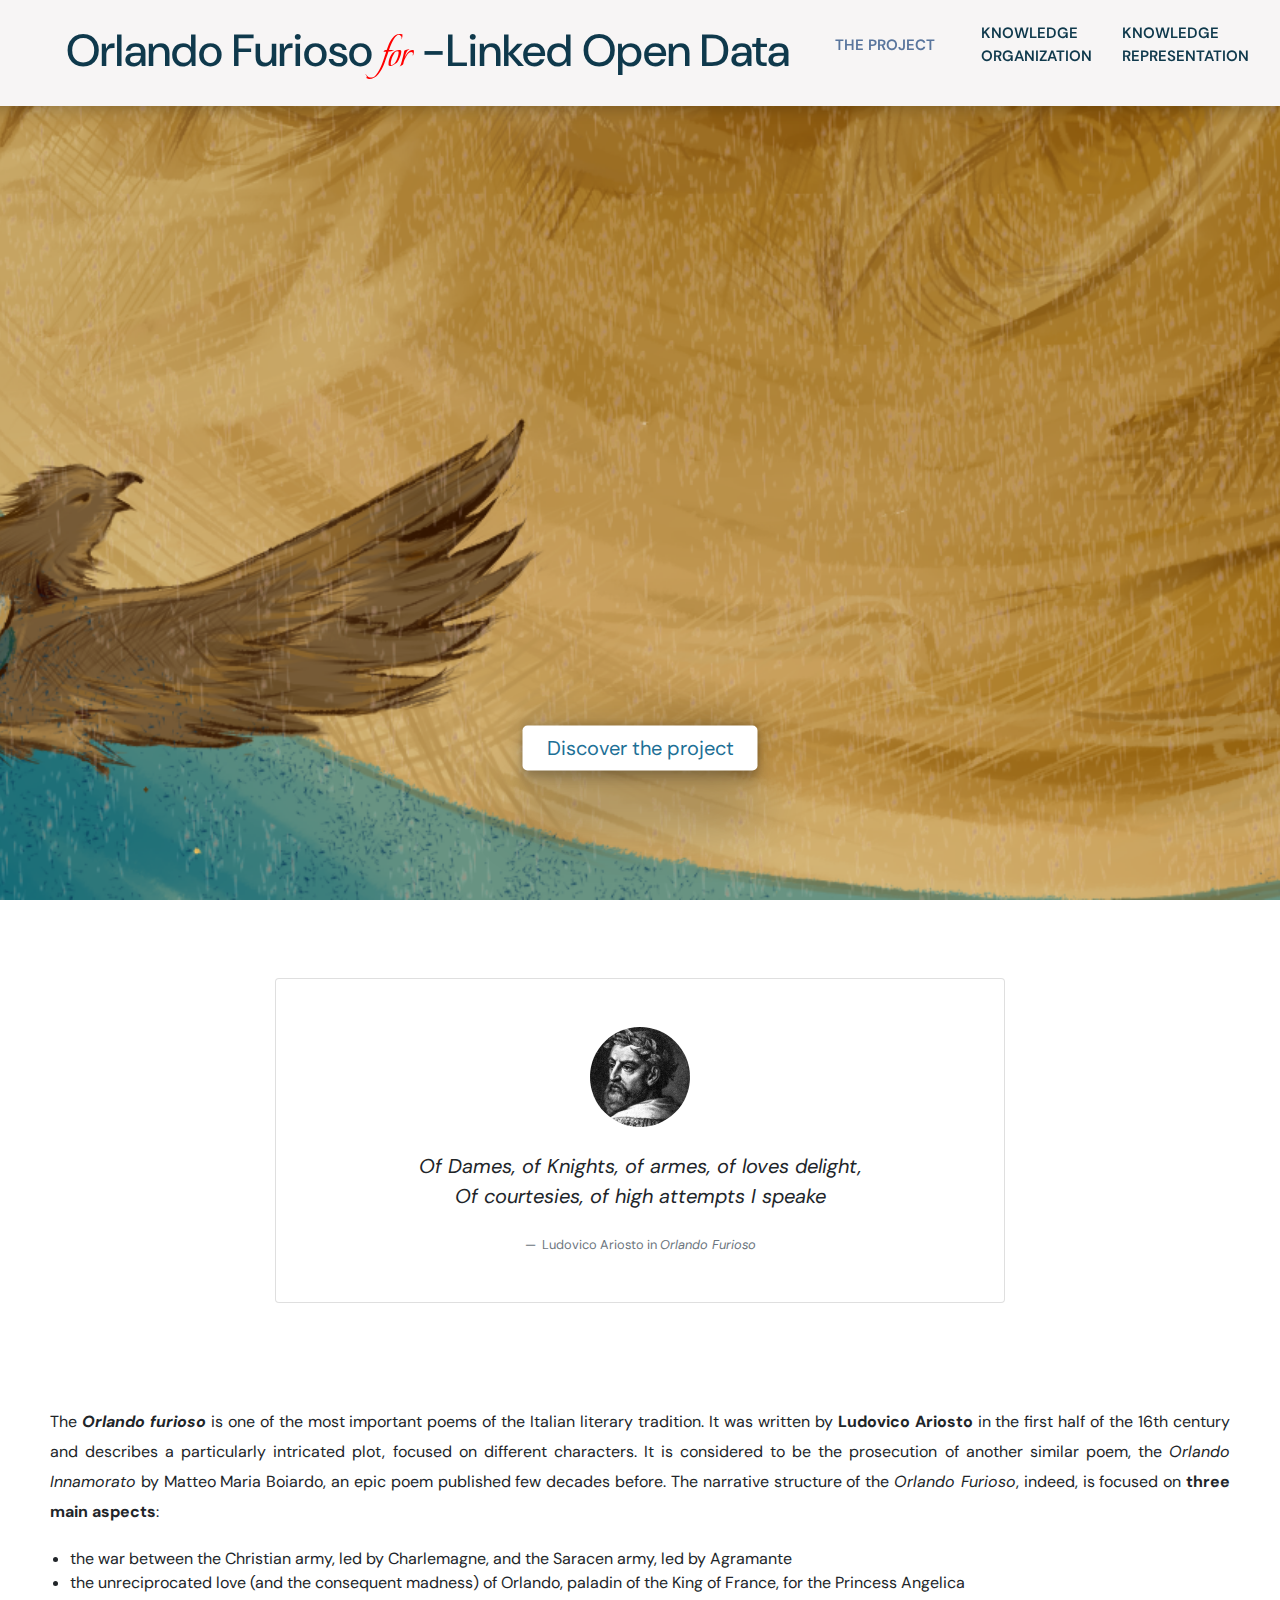
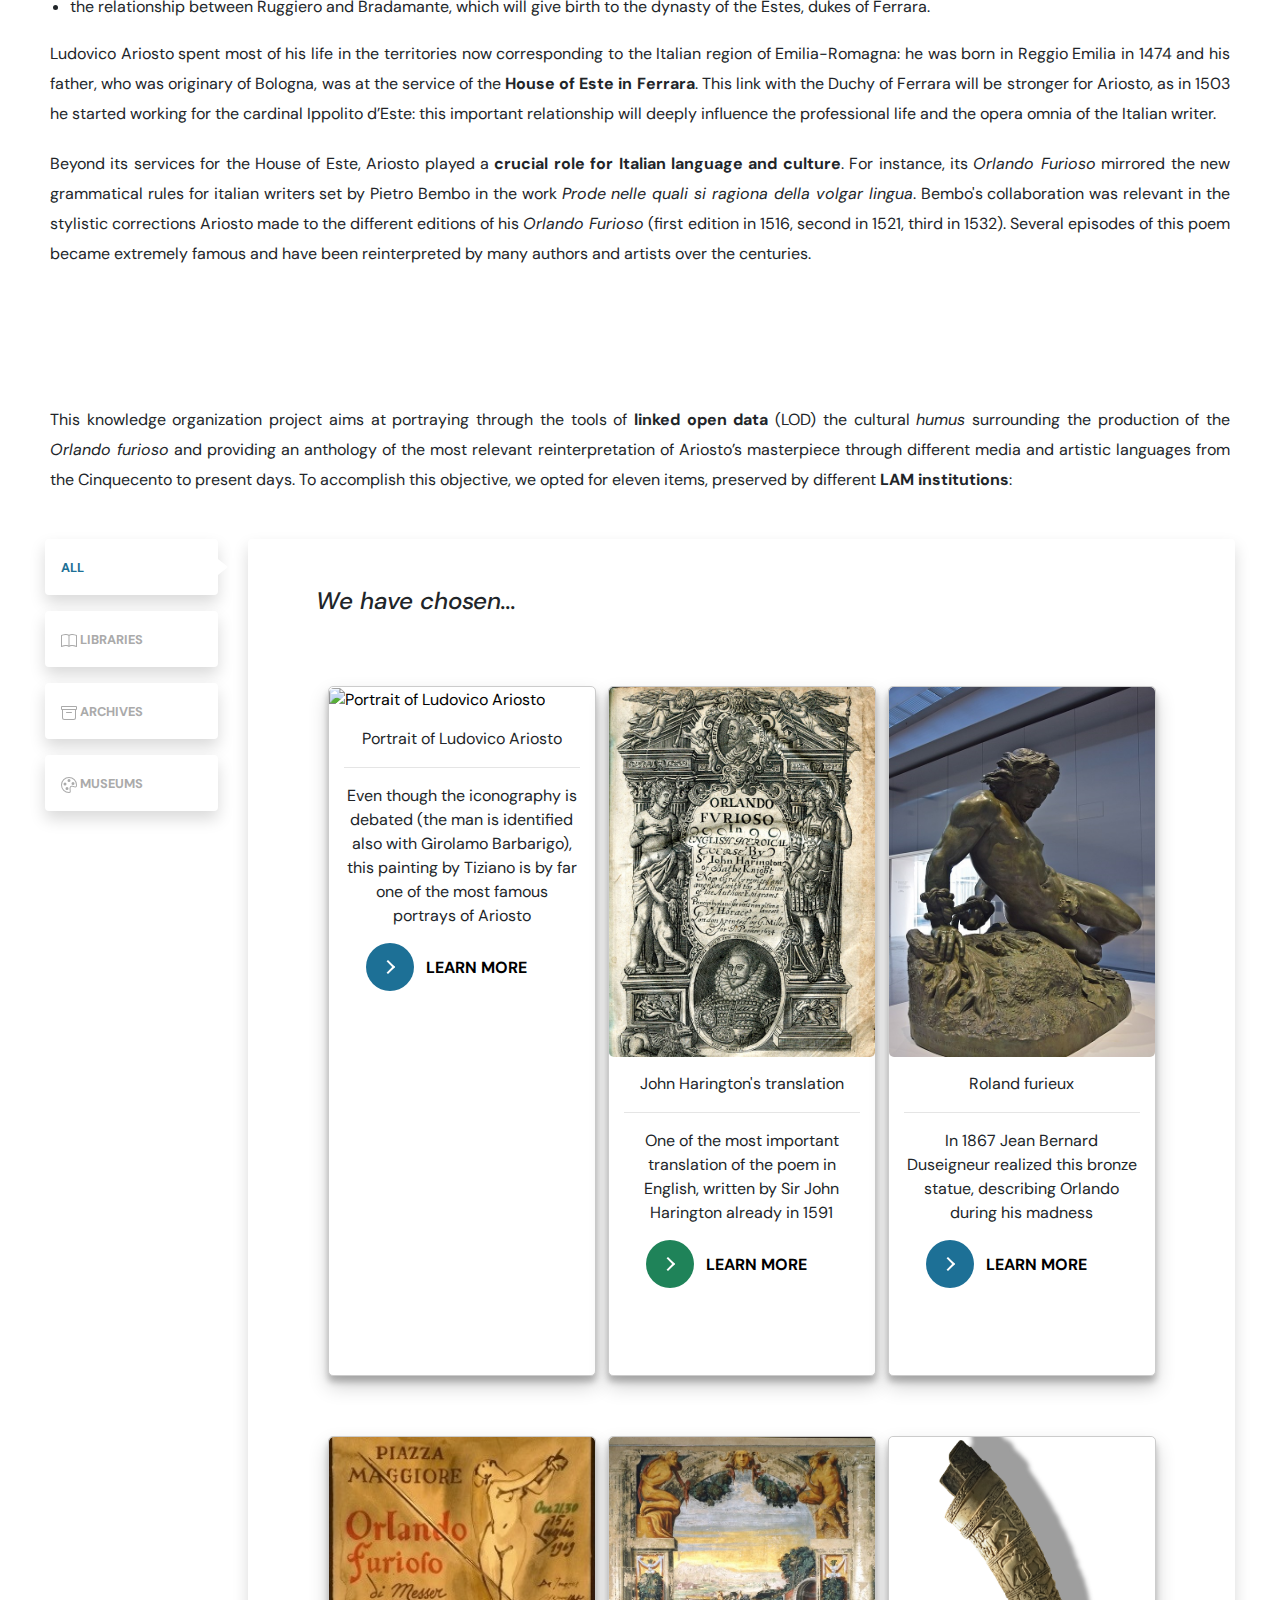
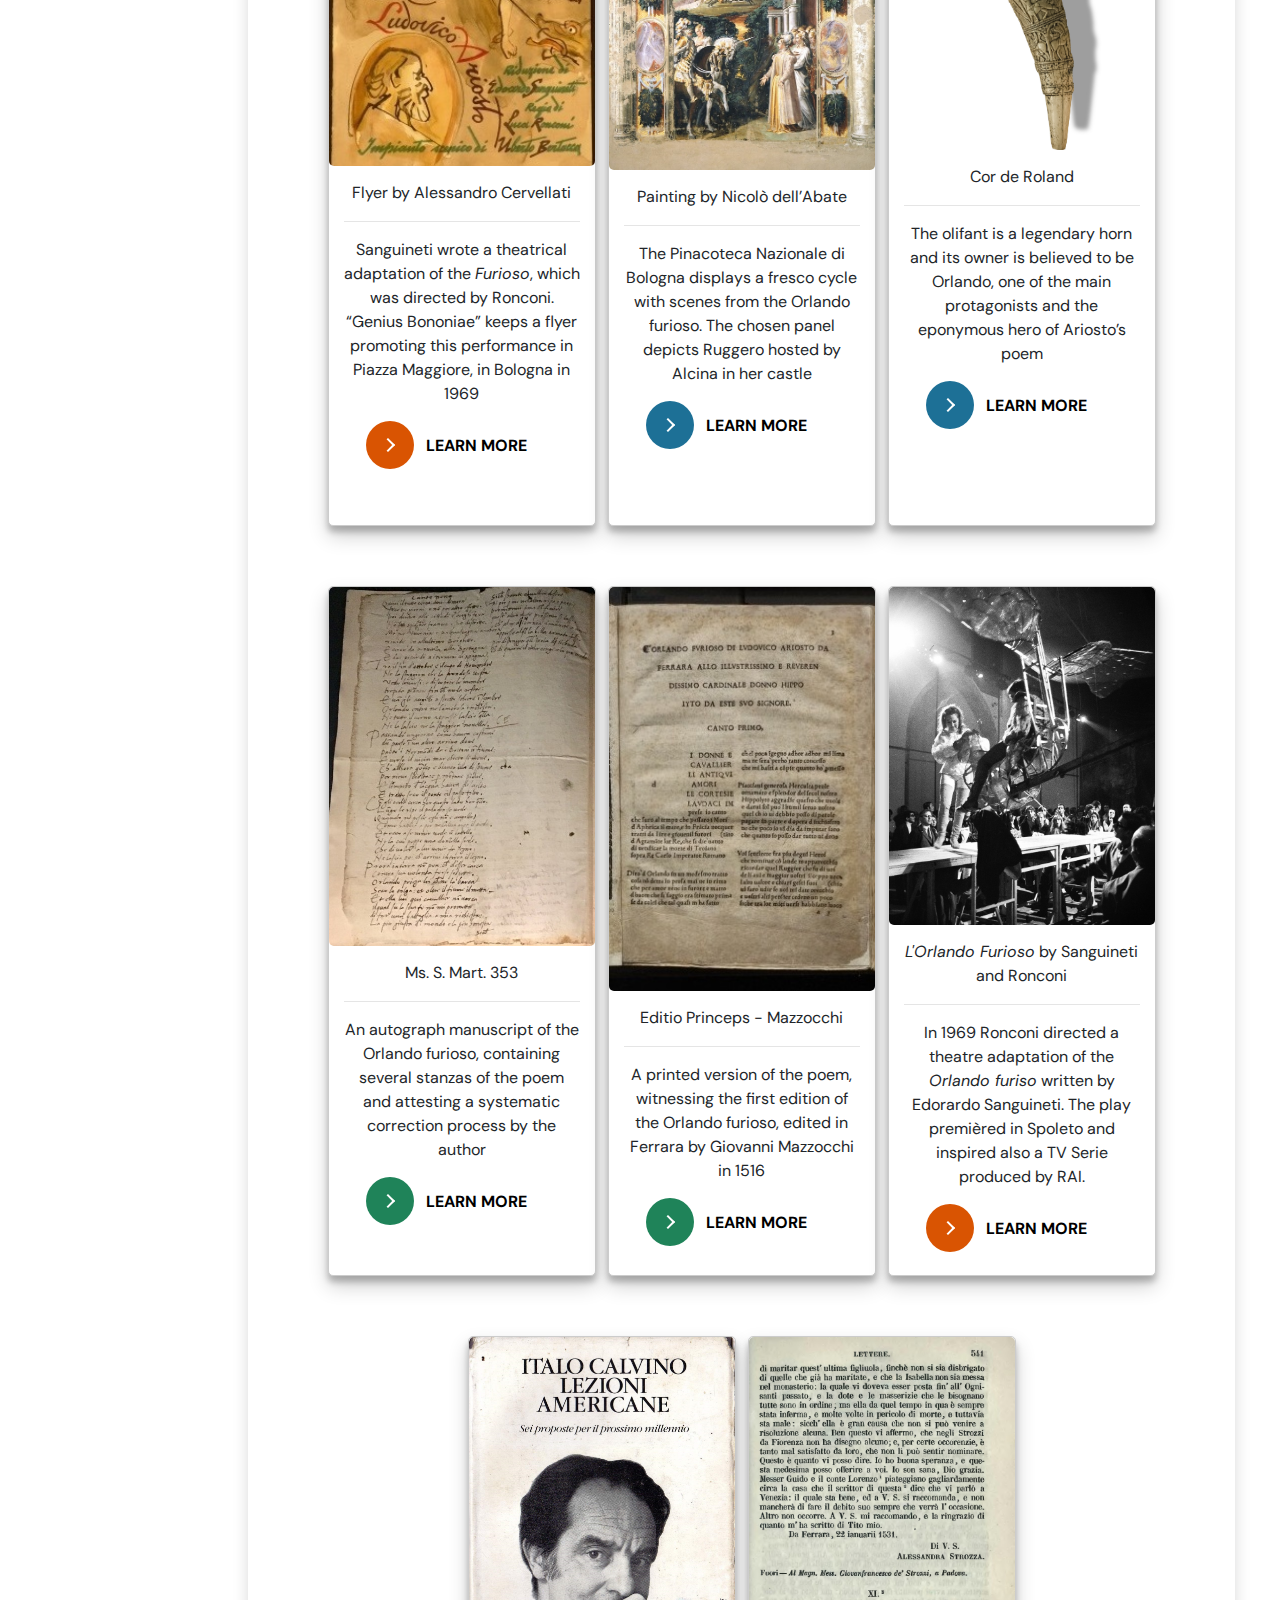
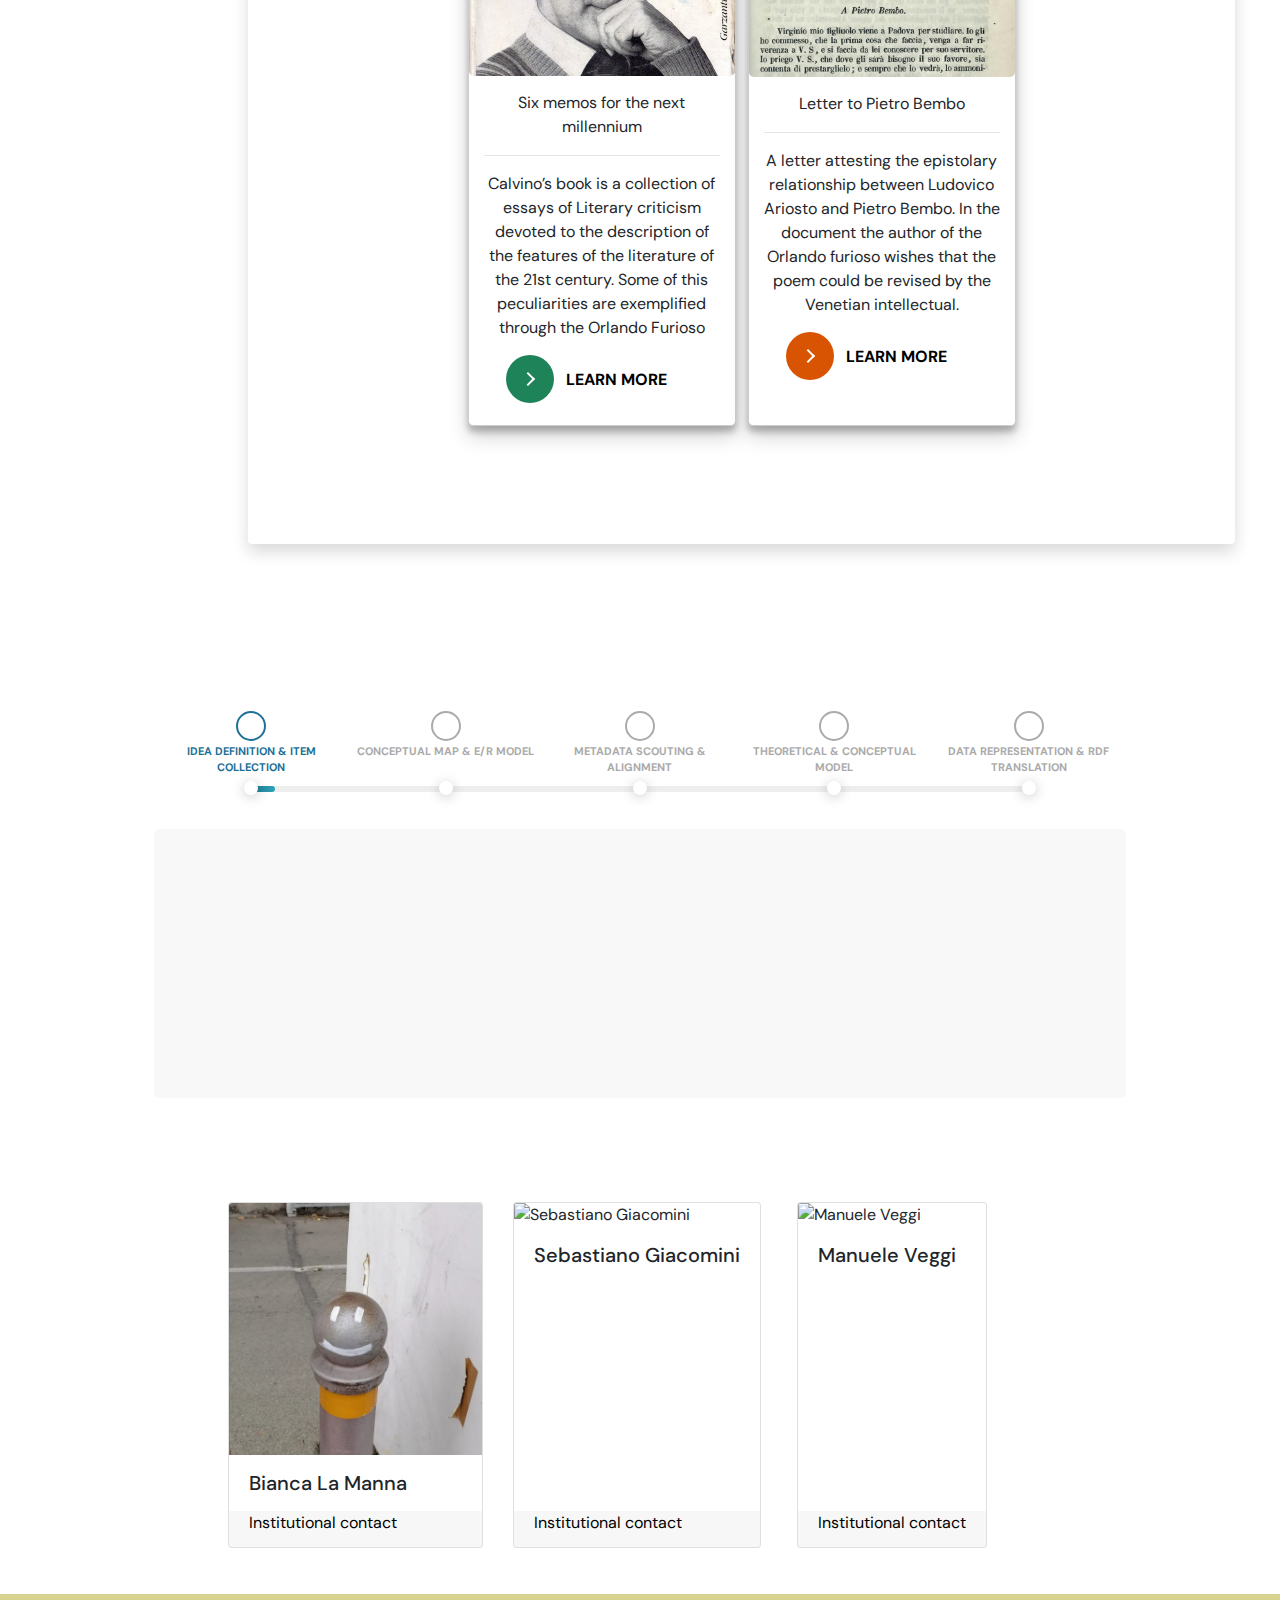
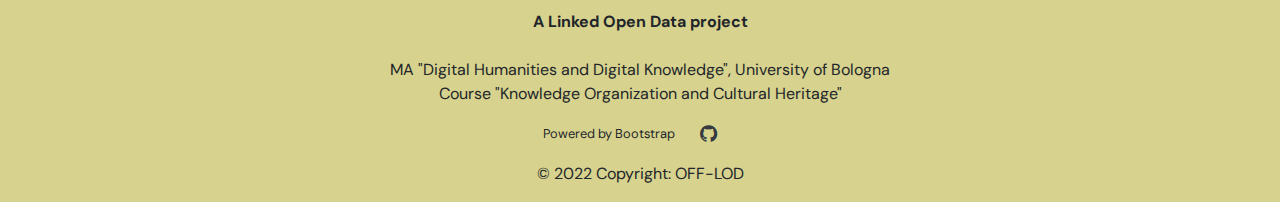
==== commit 6174e867: "Update index.html" ====
--- a/css/cssfile.css
+++ b/css/cssfile.css
@@ -33,14 +33,14 @@
   font-family: 'Beau Rivage', cursive;
 }
 
-.hide1, .hide2{
+#hide1, #hide2{
   display: inline-block;
   max-width: 0;
   opacity: 0;
   transition: max-width 0.2s, opacity 0.2s;
 }
 
-#zk-trigger:hover .hide1, #zk-trigger:hover .hide2{
+#zk-trigger:hover #hide1, #zk-trigger:hover #hide2{
   max-width: 100px;
   opacity: 1;
   transition: max-width 0.2s, opacity 0.2s;
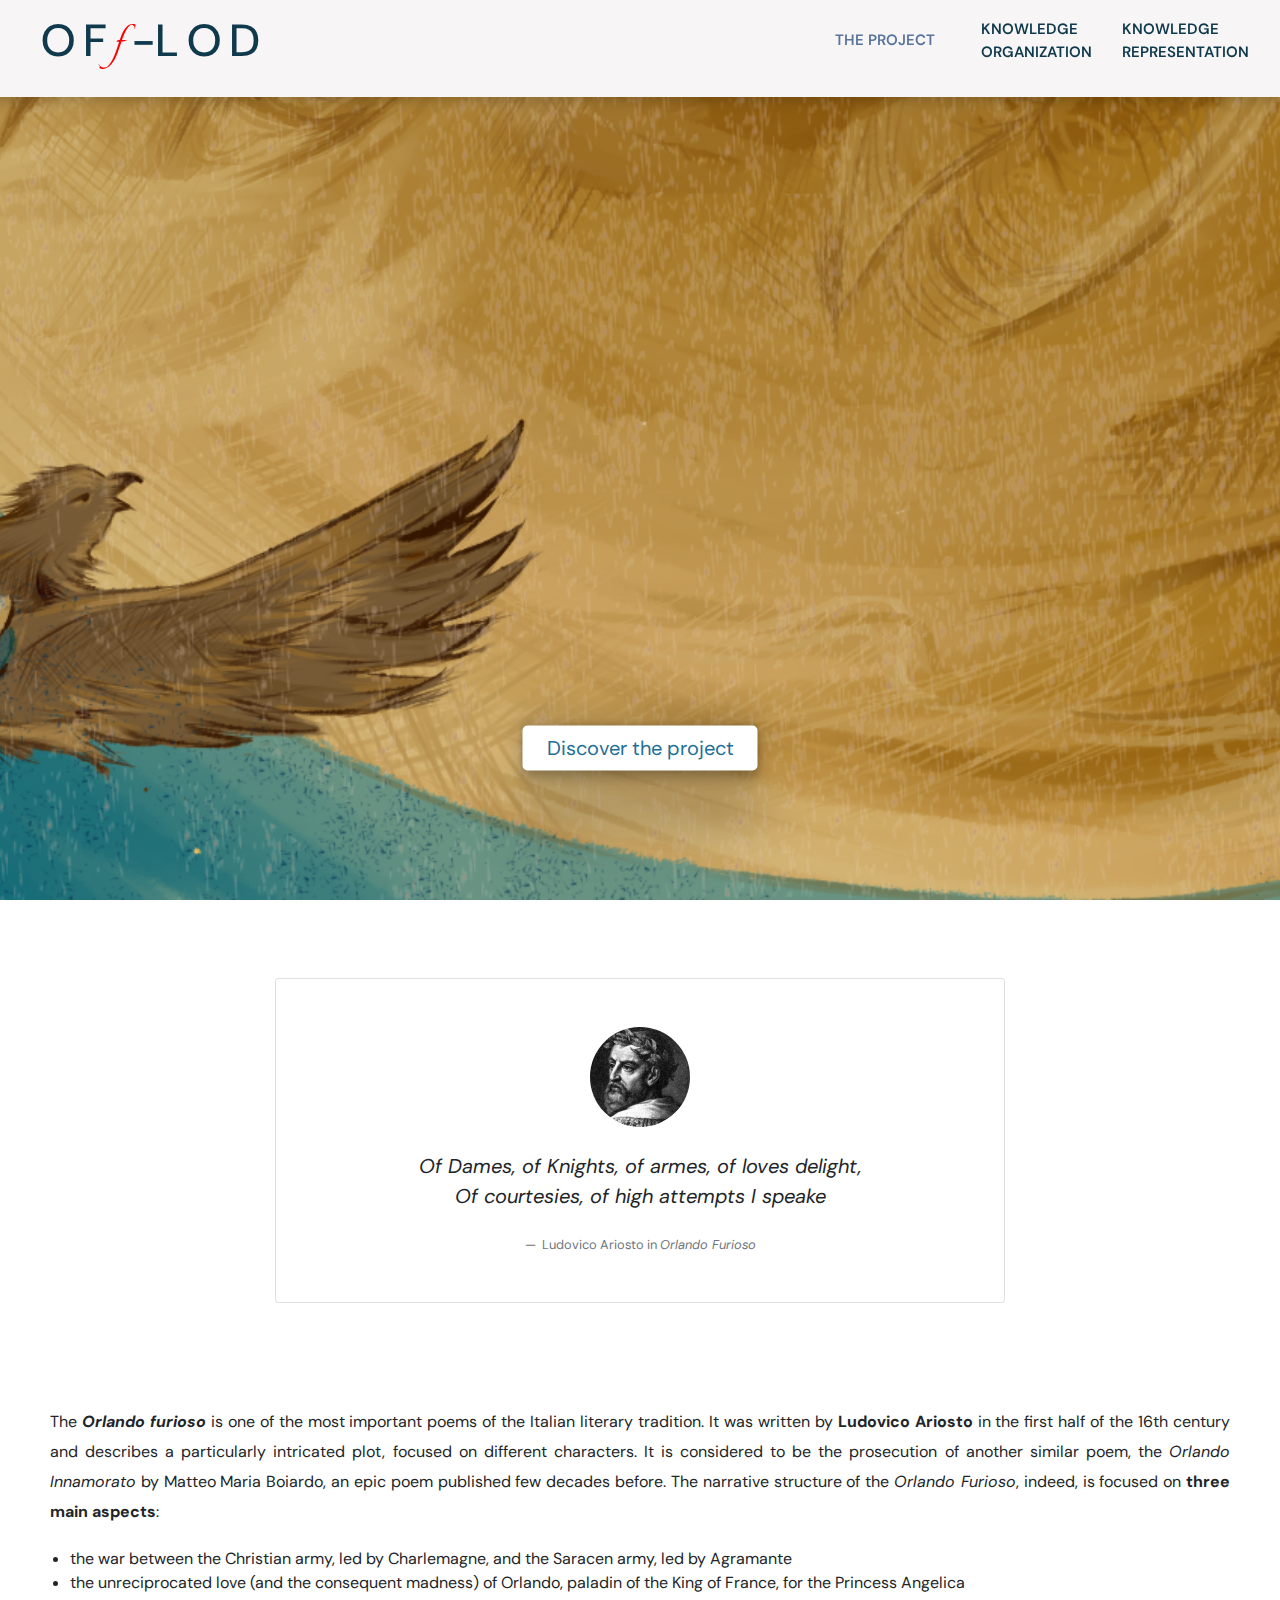
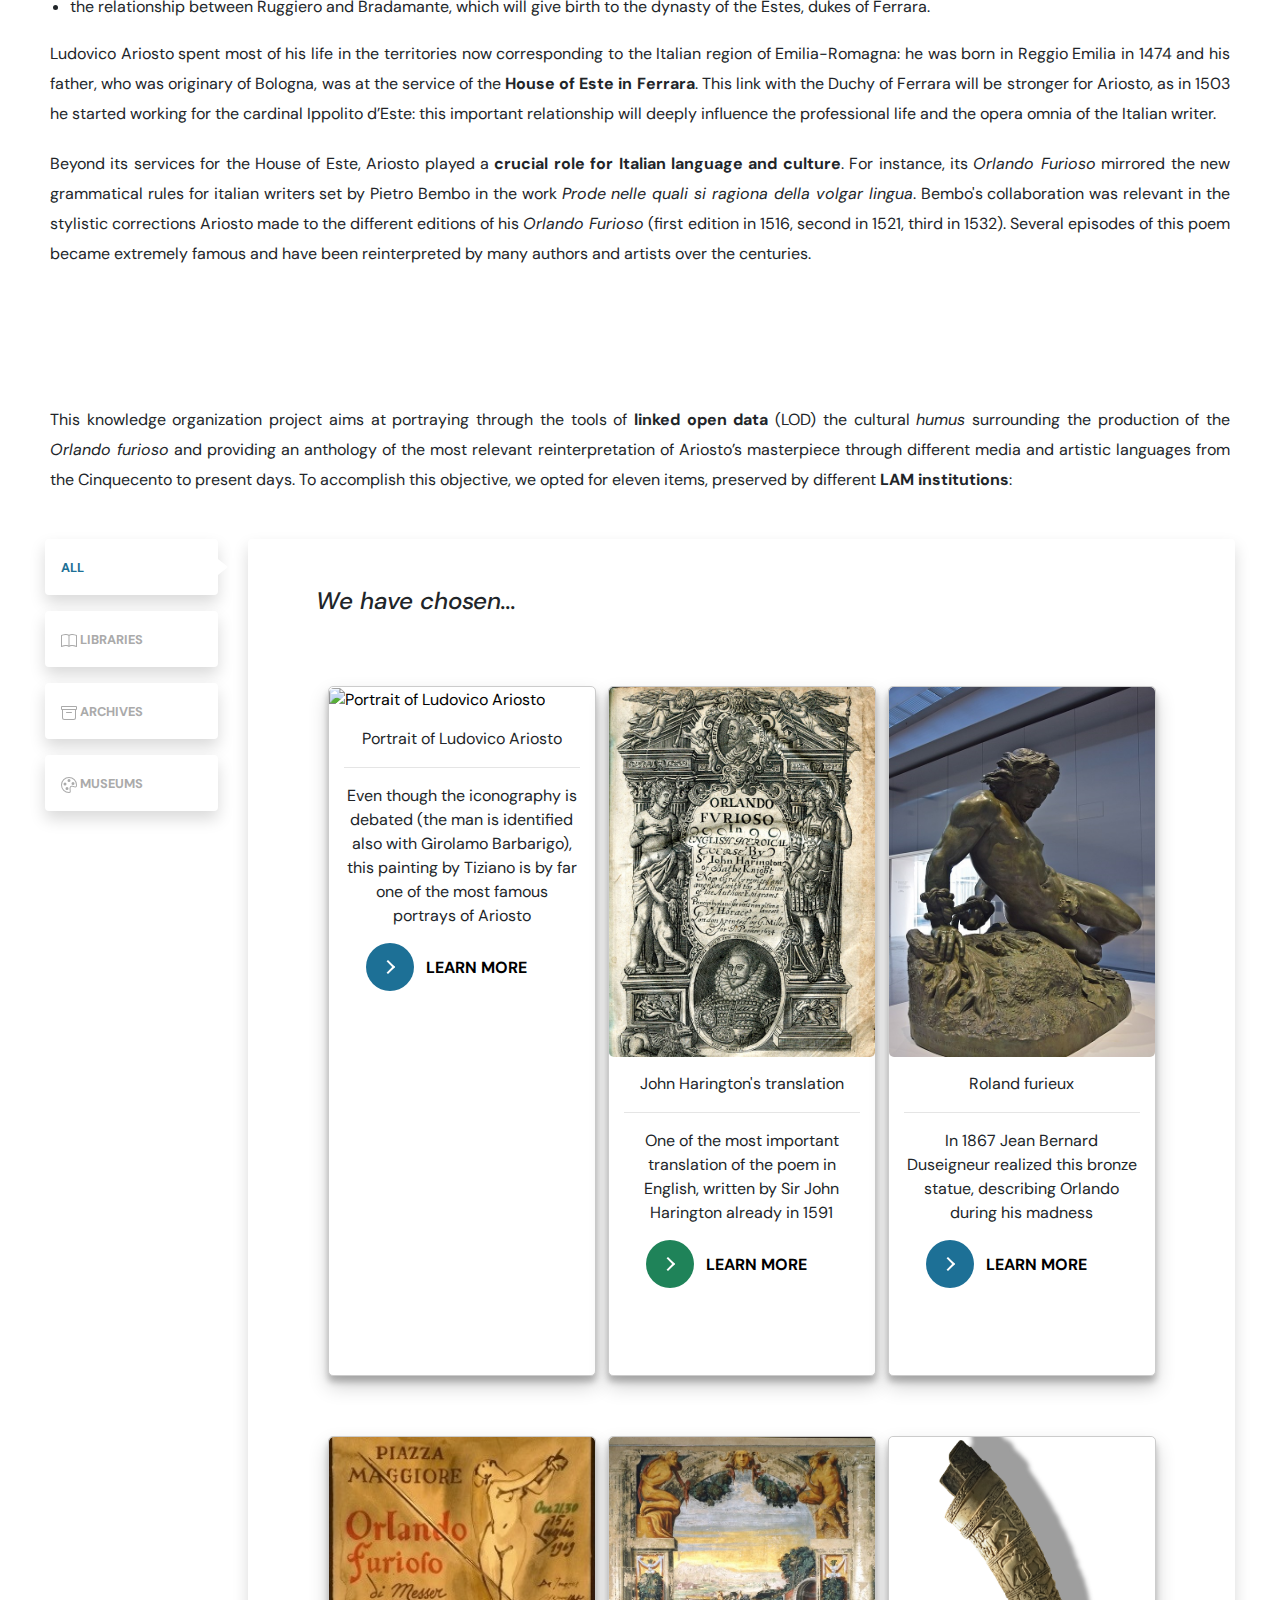
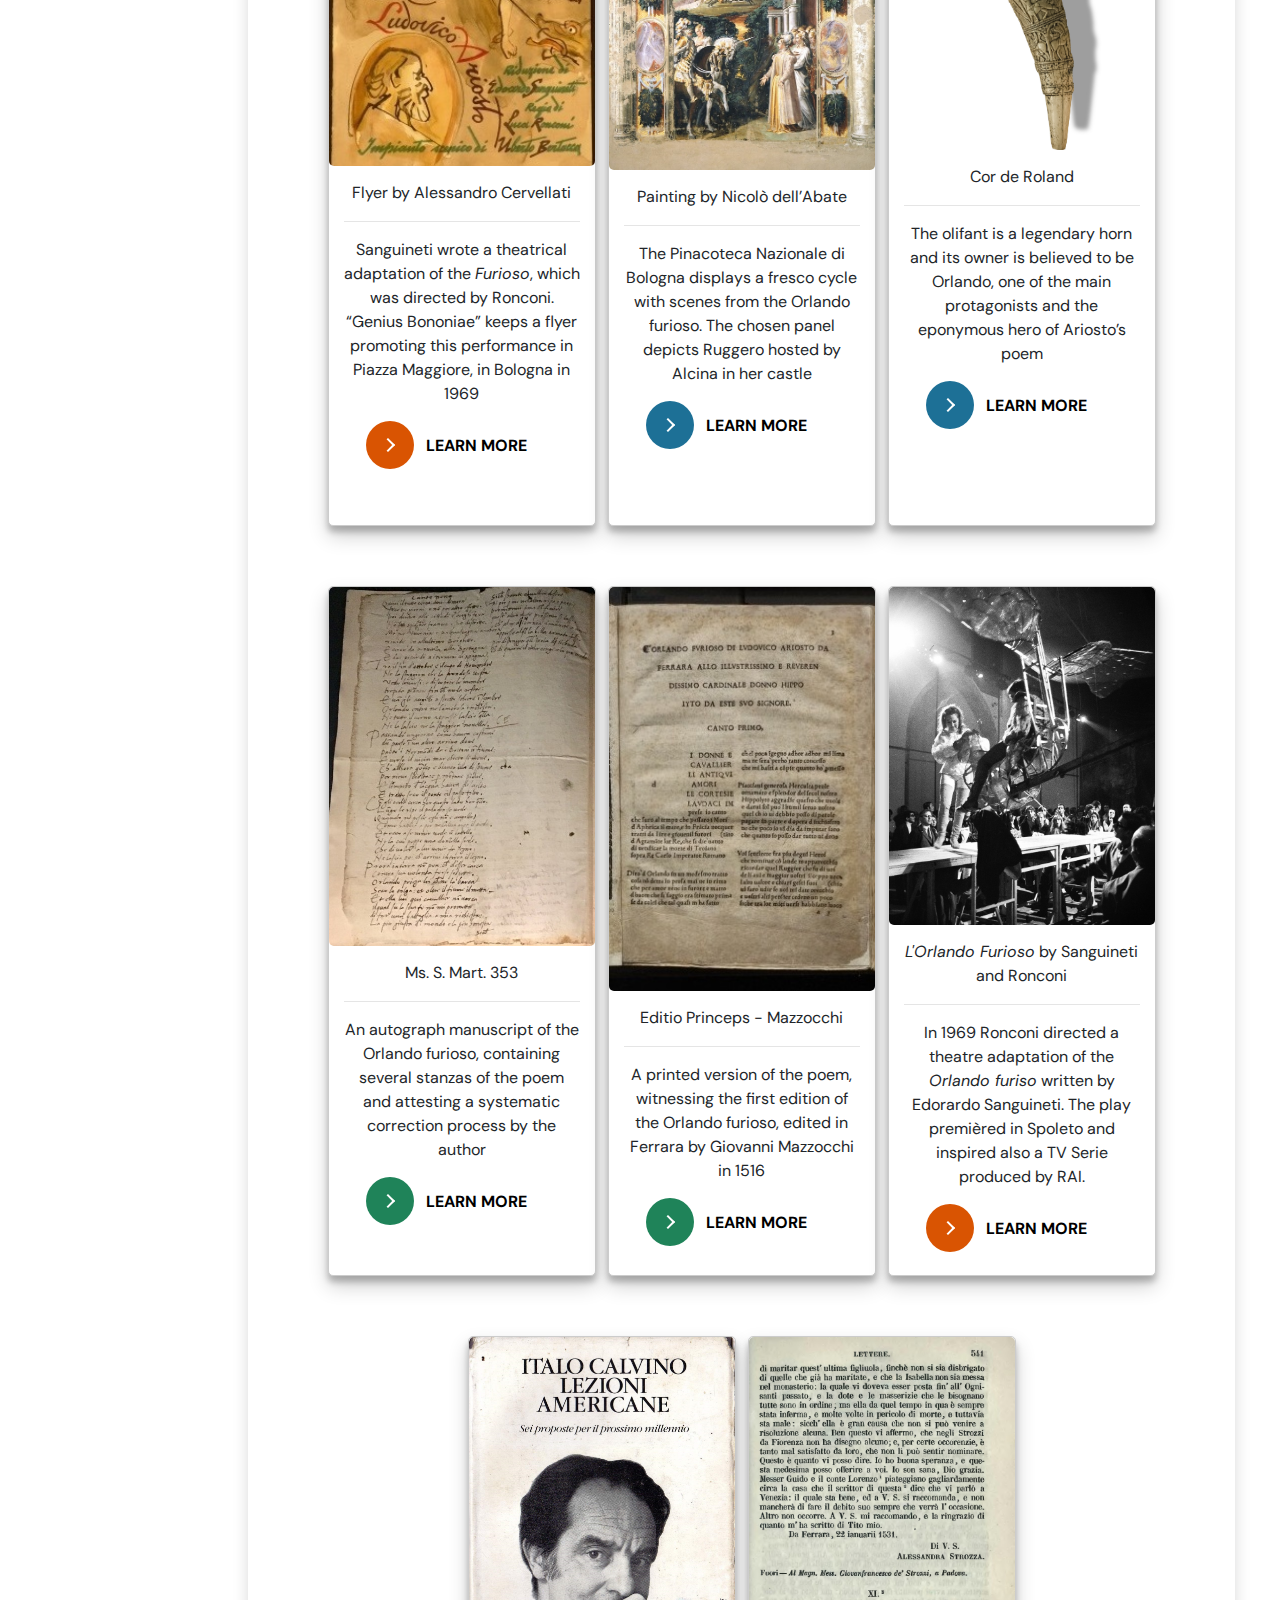
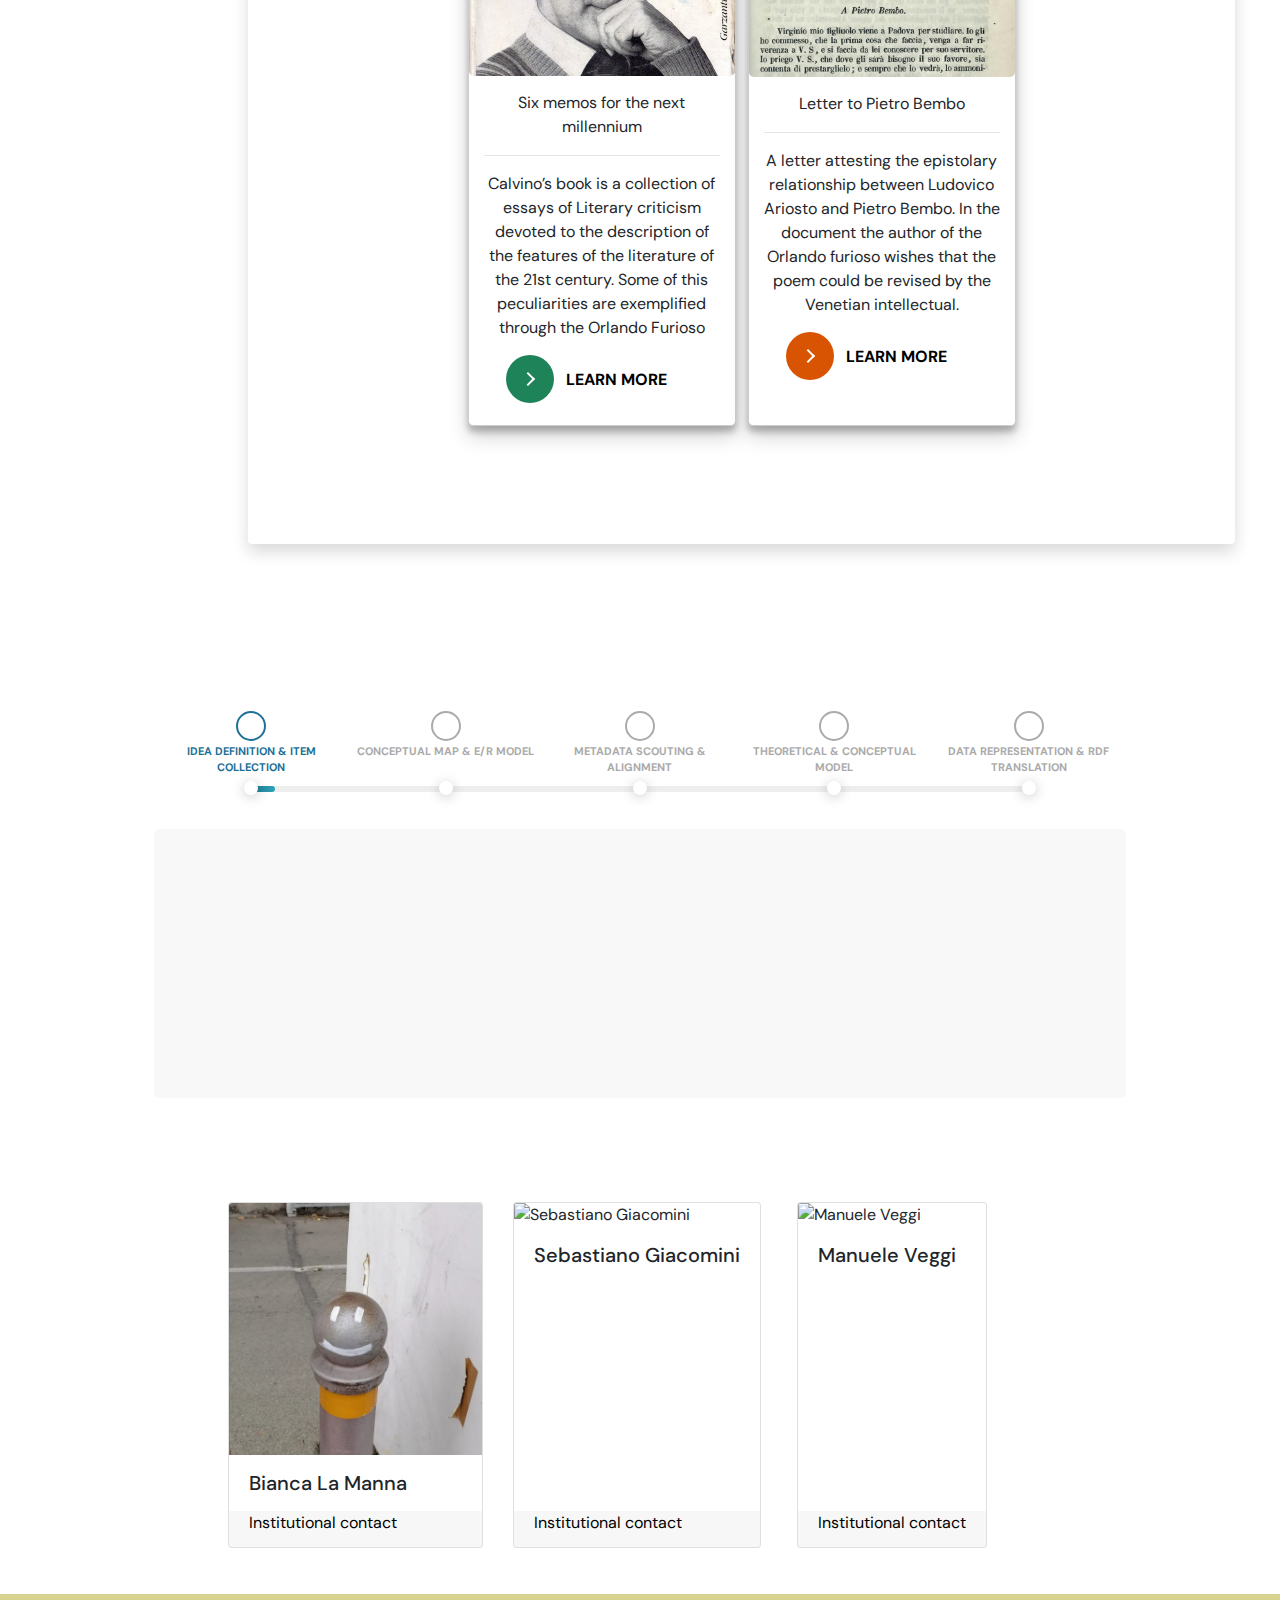
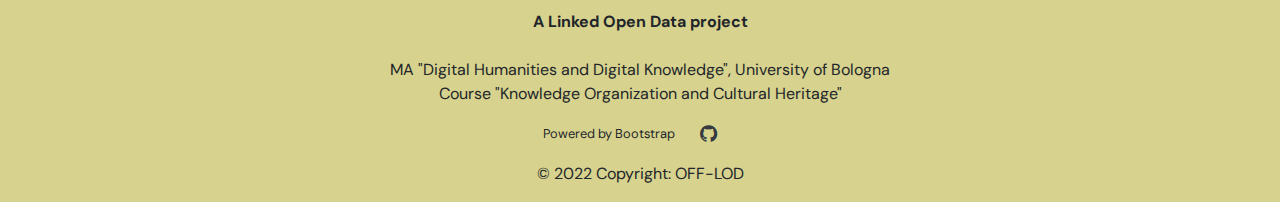
==== commit 6450f58c: "Update index.html" ====
--- a/index.html
+++ b/index.html
@@ -14,7 +14,7 @@
 </head>
 <body>
     <header class="fixed-top">
-        <div class="container-fluid d-flex justify-content-between" style="height: 100%">
+        <div class="container-fluid d-flex justify-content-between">
             <a href="index.html" id="logo">
                 <h1>
                     <span id="zk-trigger">
--- a/css/cssfile.css
+++ b/css/cssfile.css
@@ -33,14 +33,14 @@
   font-family: 'Beau Rivage', cursive;
 }
 
-#hide1, #hide2{
+.hide1, .hide2{
   display: inline-block;
   max-width: 0;
   opacity: 0;
   transition: max-width 0.2s, opacity 0.2s;
 }
 
-#zk-trigger:hover #hide1, #zk-trigger:hover #hide2{
+#zk-trigger:hover .hide1, #zk-trigger:hover .hide2{
   max-width: 100px;
   opacity: 1;
   transition: max-width 0.2s, opacity 0.2s;
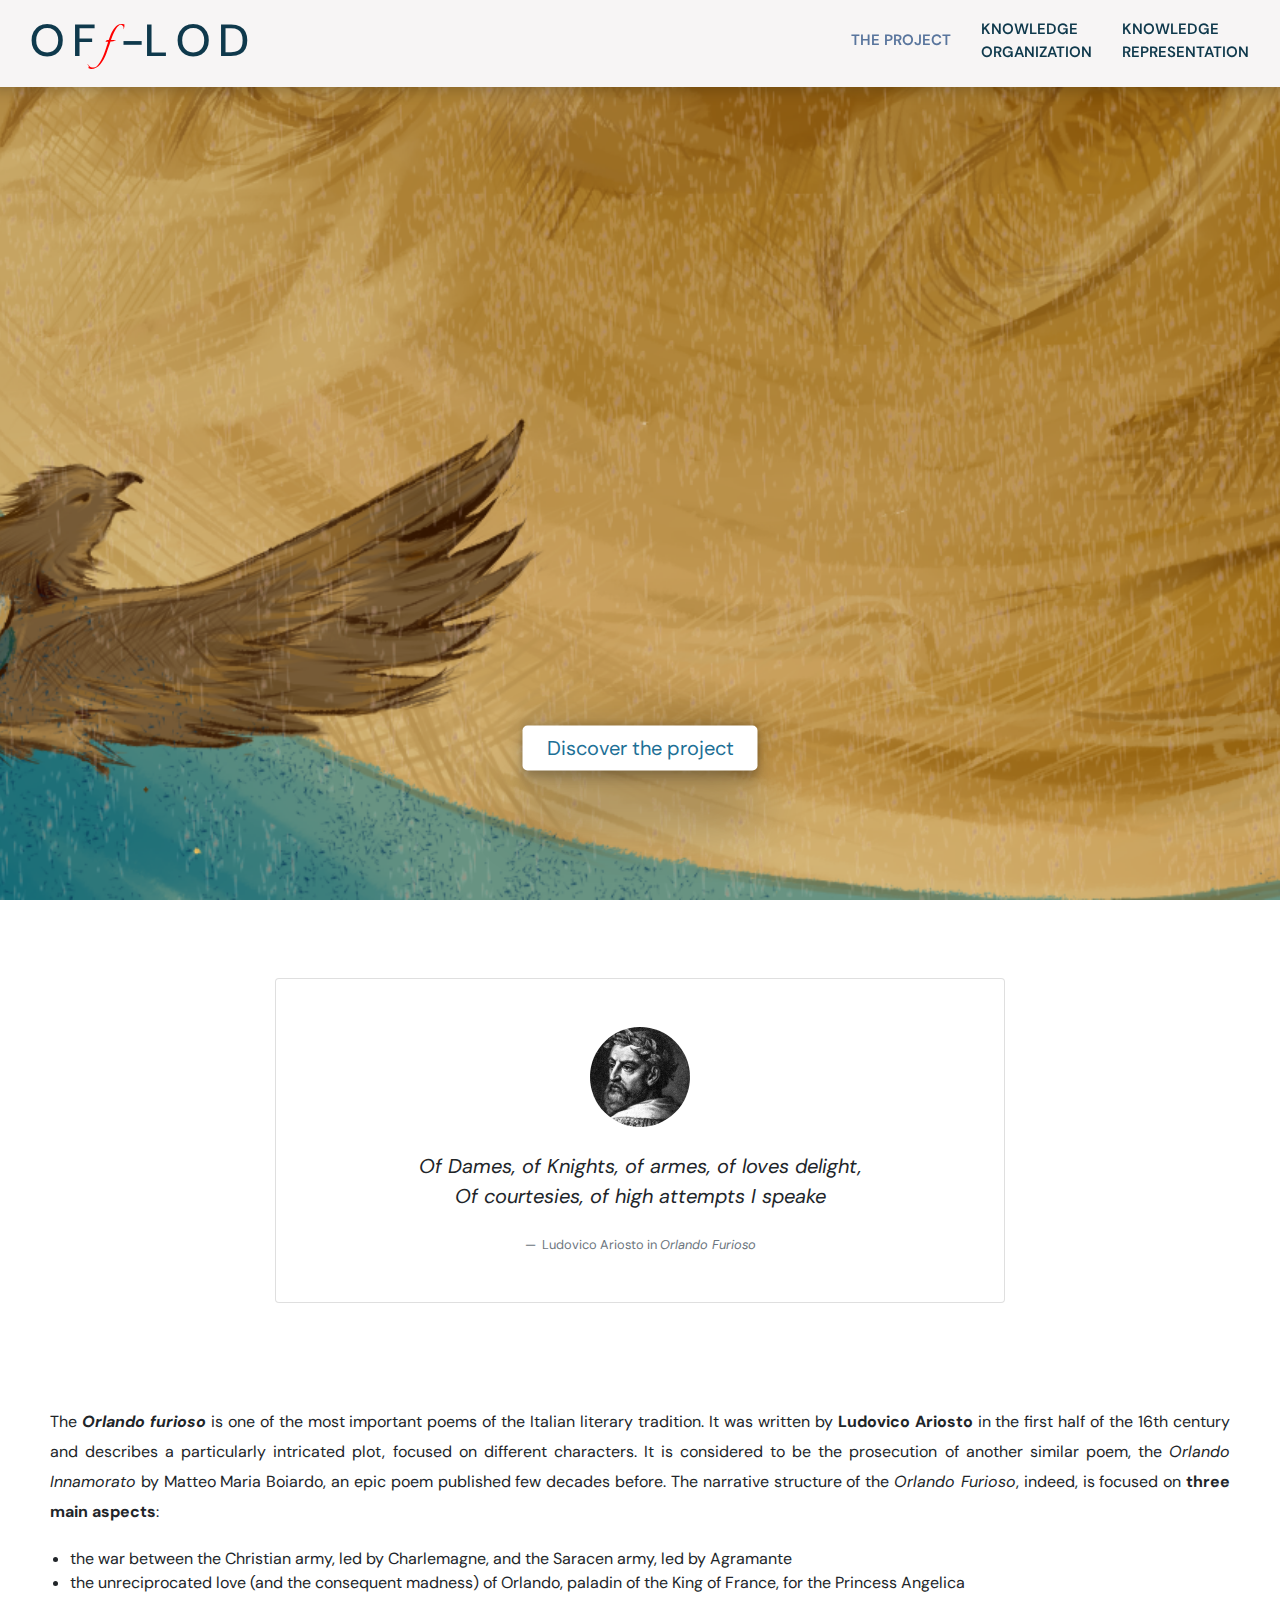
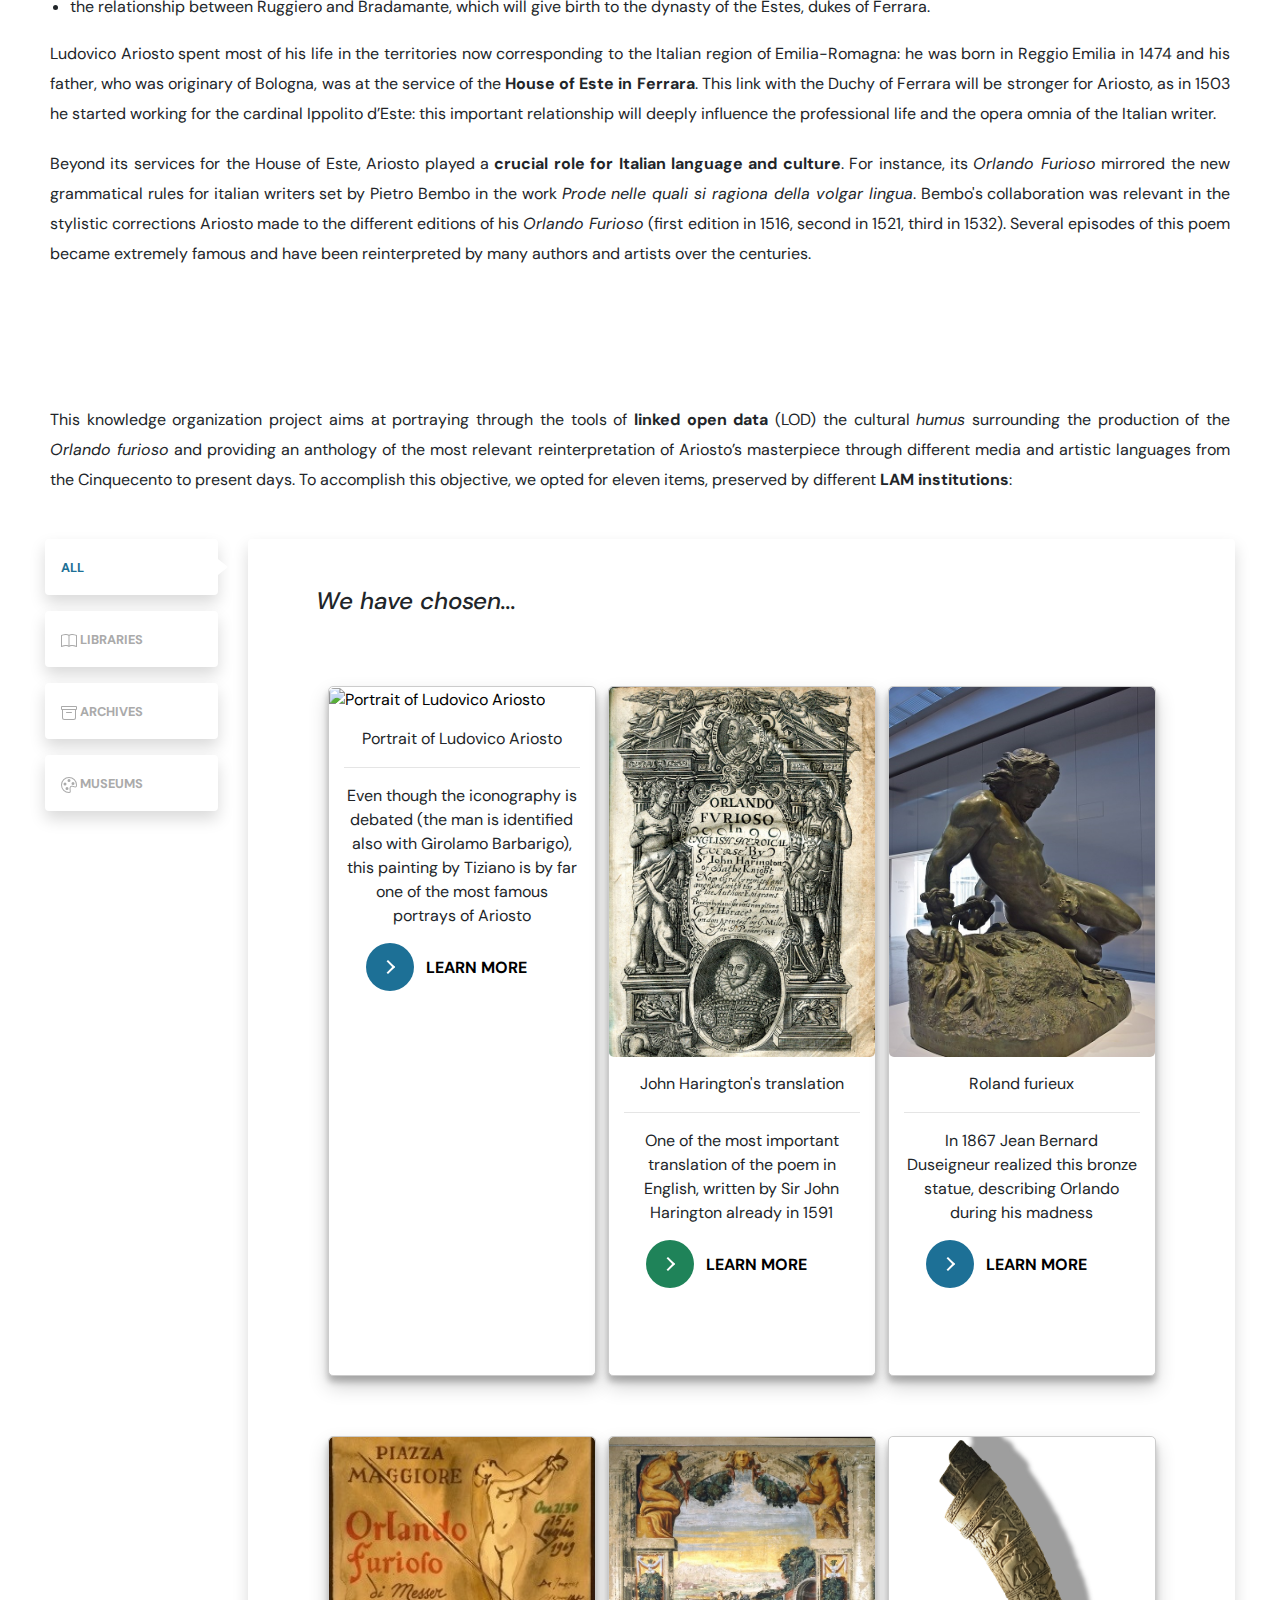
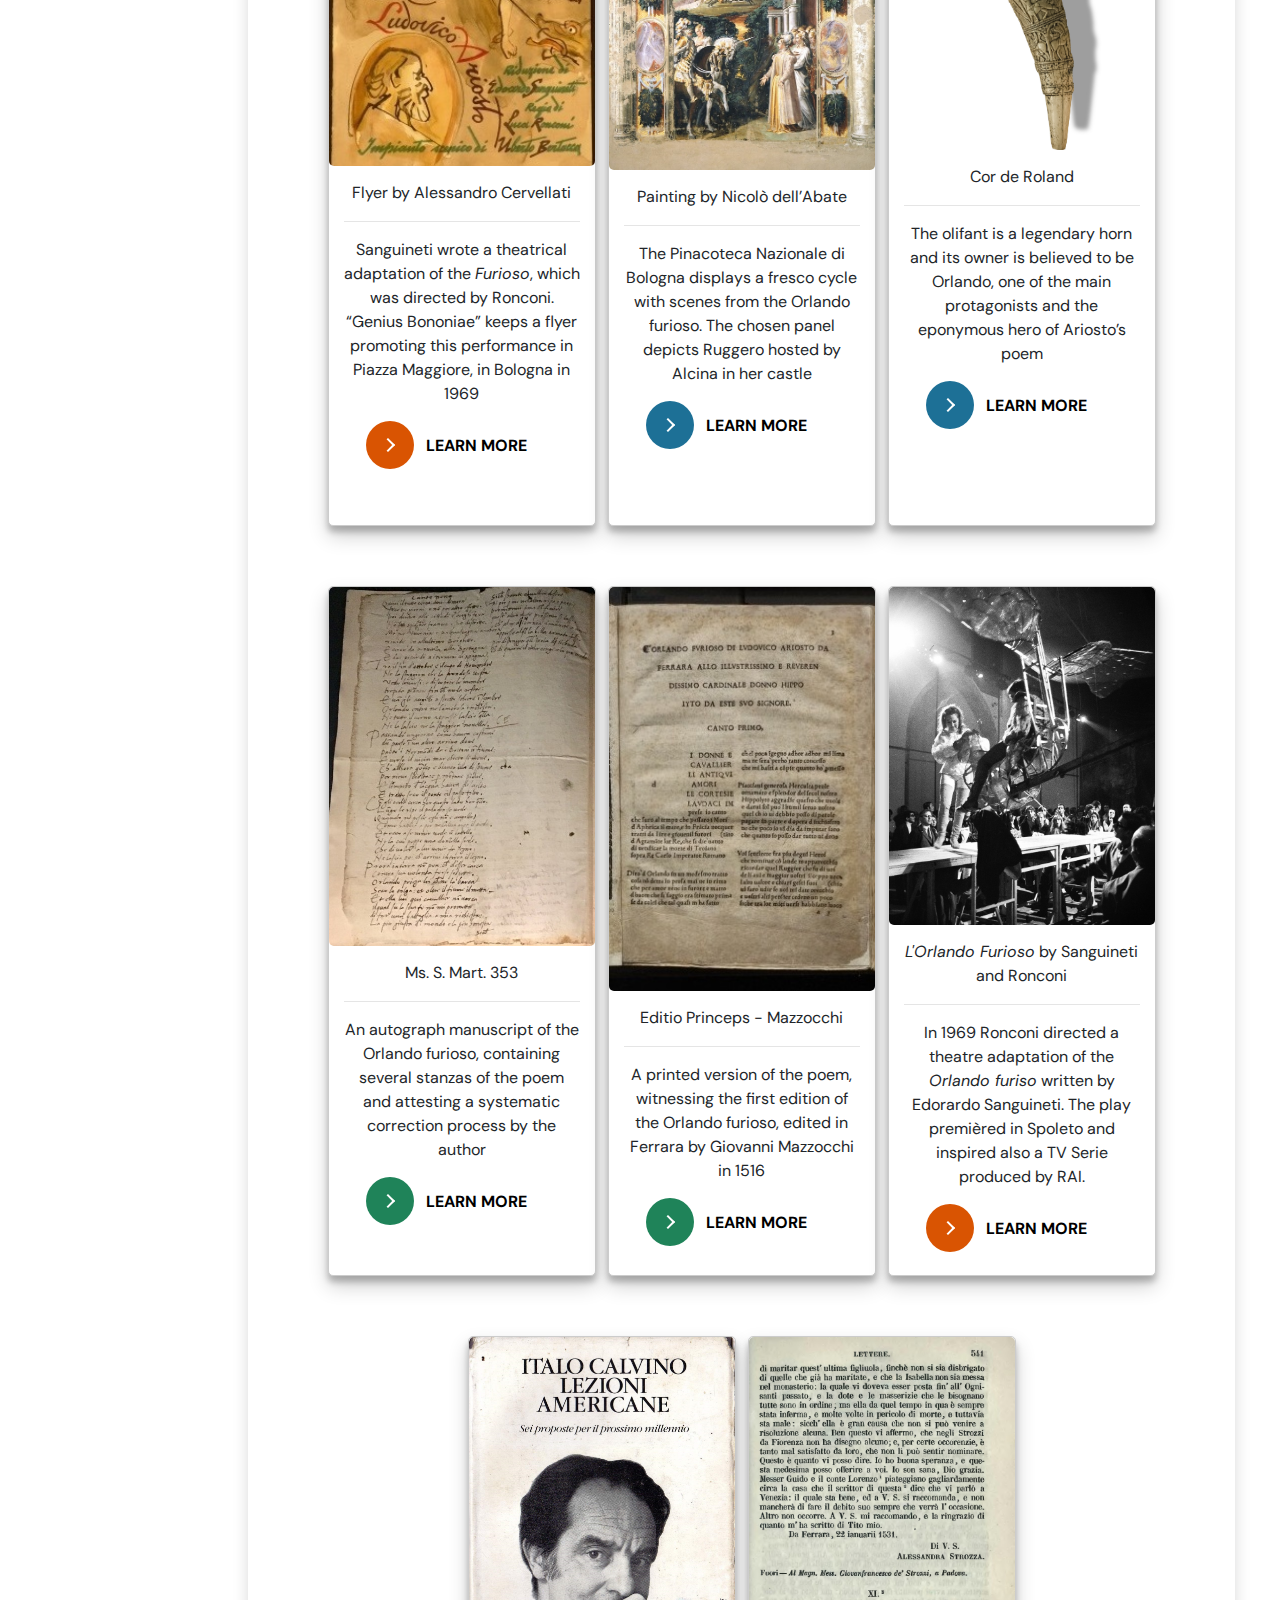
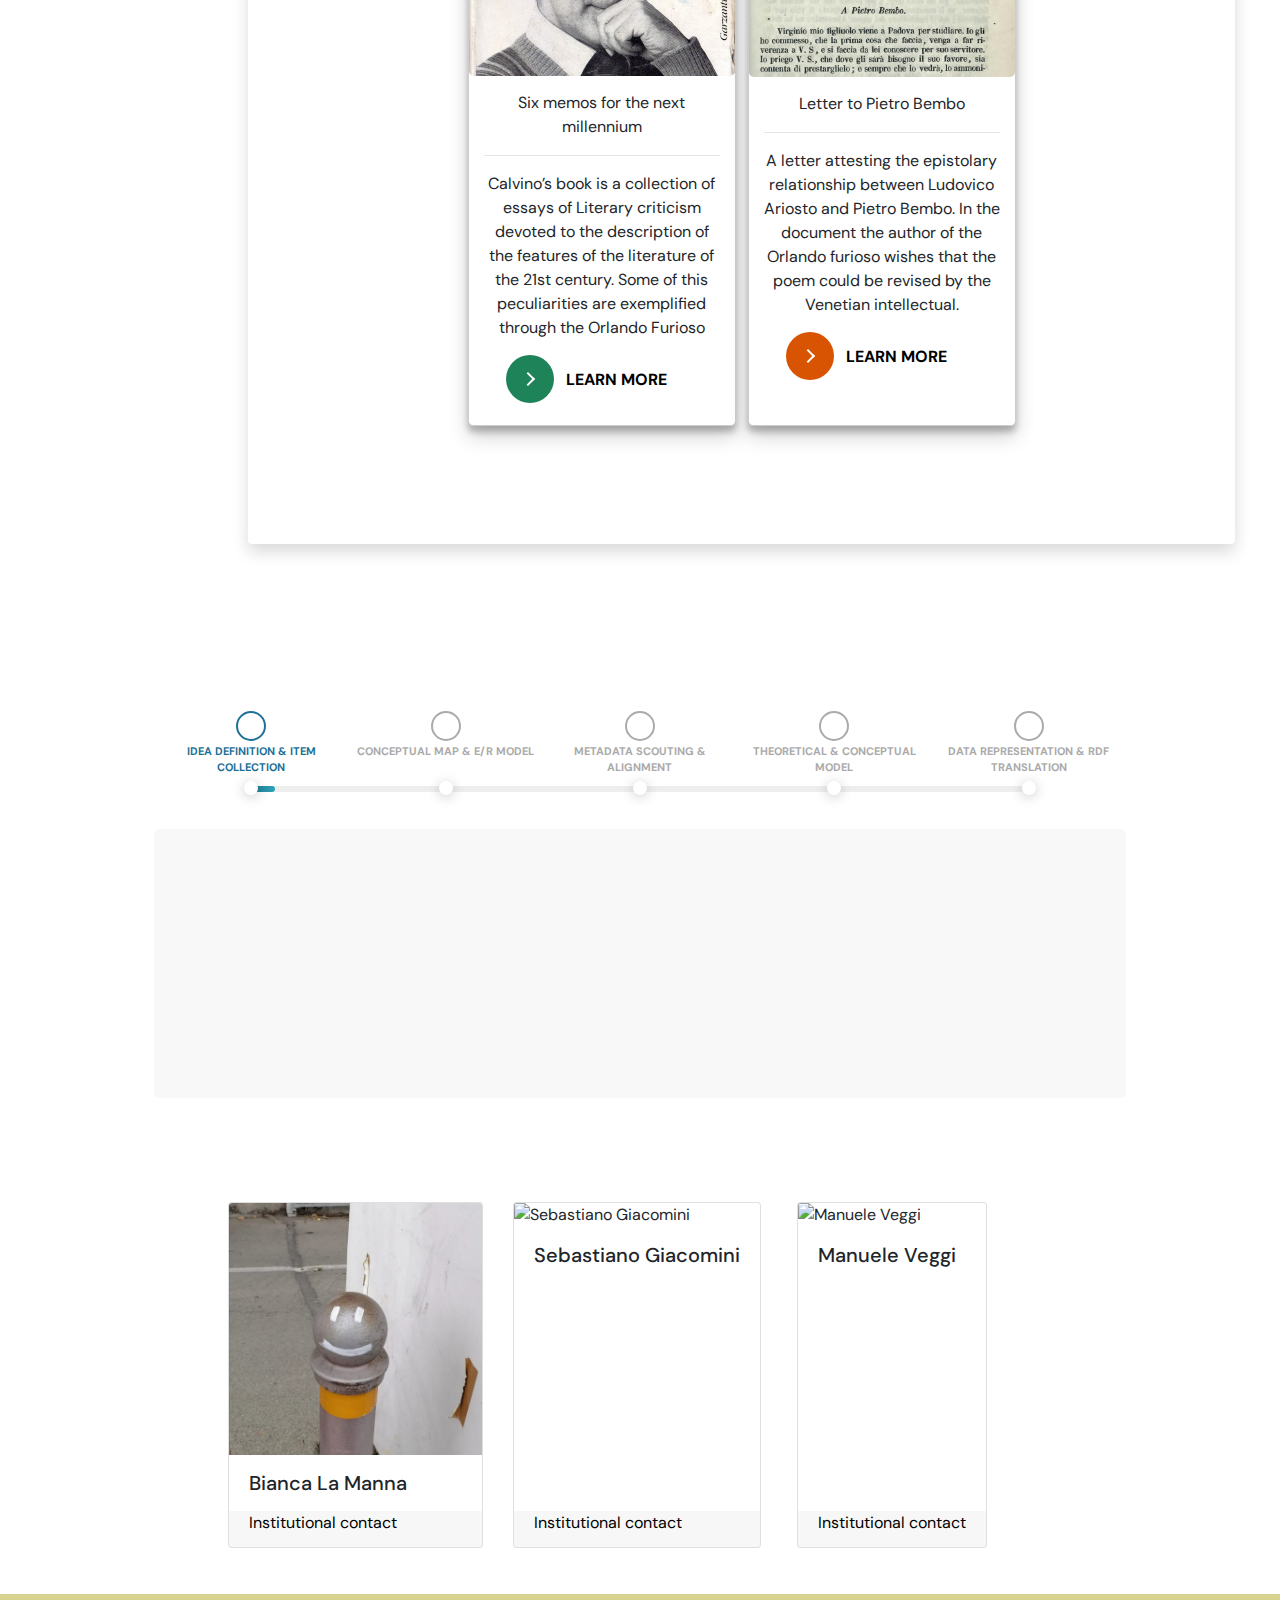
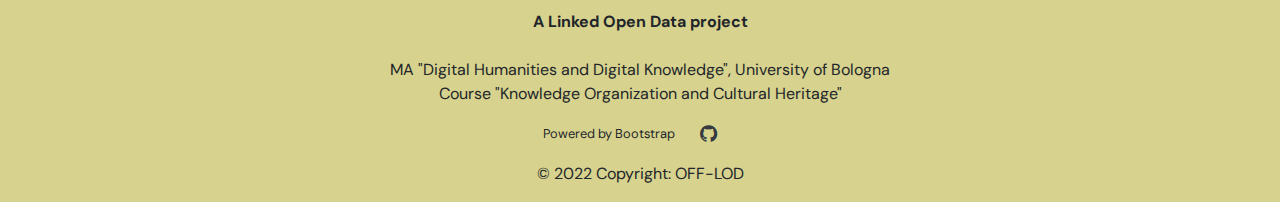
==== commit 6fe79fc6: "Update index.html" ====
--- a/index.html
+++ b/index.html
@@ -29,7 +29,7 @@
             </a>
             <nav class="navbar">
                 <ul>
-                    <li class="dropdown"><a class="nav-link scrollto active" href="#hero">The project</a><i class="bi bi-chevron-down"></i>
+                    <li class="dropdown"><a class="scrollto active" href="#hero">The project</a>
                         <ul>
                             <li><a href="#idea">Idea</a></li>
                             <li><a href="#itemssection">Items</a></li>
@@ -37,11 +37,11 @@
                             <li><a href="#teampresentation">Team</a></li>
                         </ul>
                     </li>
-                    <li class="dropdown"><a href="models.html"><span>Knowledge <br> Organization</span><i class="bi bi-chevron-down"></i></a>
+                    <li class="dropdown"><a href="models.html">Knowledge <br> Organization</a>
                         <ul>
                             <li><a href="models.html#conceptualMap">Conceptual map</a></li>
                             <li><a href="models.html#ERModel">E/R model</a></li>
-                            <li class="dropdown"><a href="#"><span>Metadata</span> <i class="bi bi-chevron-right"></i></a>
+                            <li class="dropdown"><a href="#">Metadata</a>
                                 <ul>
                                     <li><a href="models.html#MDScouting">Metadata scouting</a></li>
                                     <li><a href="models.html#MDAlignment">Metadata alignment</a></li>
@@ -51,7 +51,7 @@
                             <li><a href="models.html#ConcModel">Conceptual model</a></li>
                         </ul>
                     </li>
-                    <li class="dropdown"><a href="dataRdf.html"><span>Knowledge <br> Representation</span> <i class="bi bi-chevron-down"></i></a>
+                    <li class="dropdown"><a href="dataRdf.html">Knowledge <br> Representation</a>
                         <ul>
                             <li><a href="dataRdf.html#DataDesc">Data description</a></li>
                             <li><a href="dataRdf.html#Turtle">RDF production</a></li>
--- a/css/cssfile.css
+++ b/css/cssfile.css
@@ -12,7 +12,7 @@
 }
 
 #logo {  
-  padding: 10px 0 10px 30px;
+  padding: 10px 0 0 30px;
   color: #0f394c;
 }
 
@@ -21,11 +21,6 @@
   margin-top: 2%;
   margin-bottom: 2%;
   white-space: nowrap;
-}
-
-#zk-trigger {
-  padding-left: 5%;
-  padding-top: 5%;
 }
 
 h1 span #cursive{
@@ -62,8 +57,7 @@
   display: flex;
   align-items: center;
   justify-content: space-between;
-  padding: 10px 0 10px 30px;
-  font-family: 'DM Sans';
+  padding: 10px 0 0 30px;
   font-size: 15px;
   font-weight: 600;
   color: #0f394c;
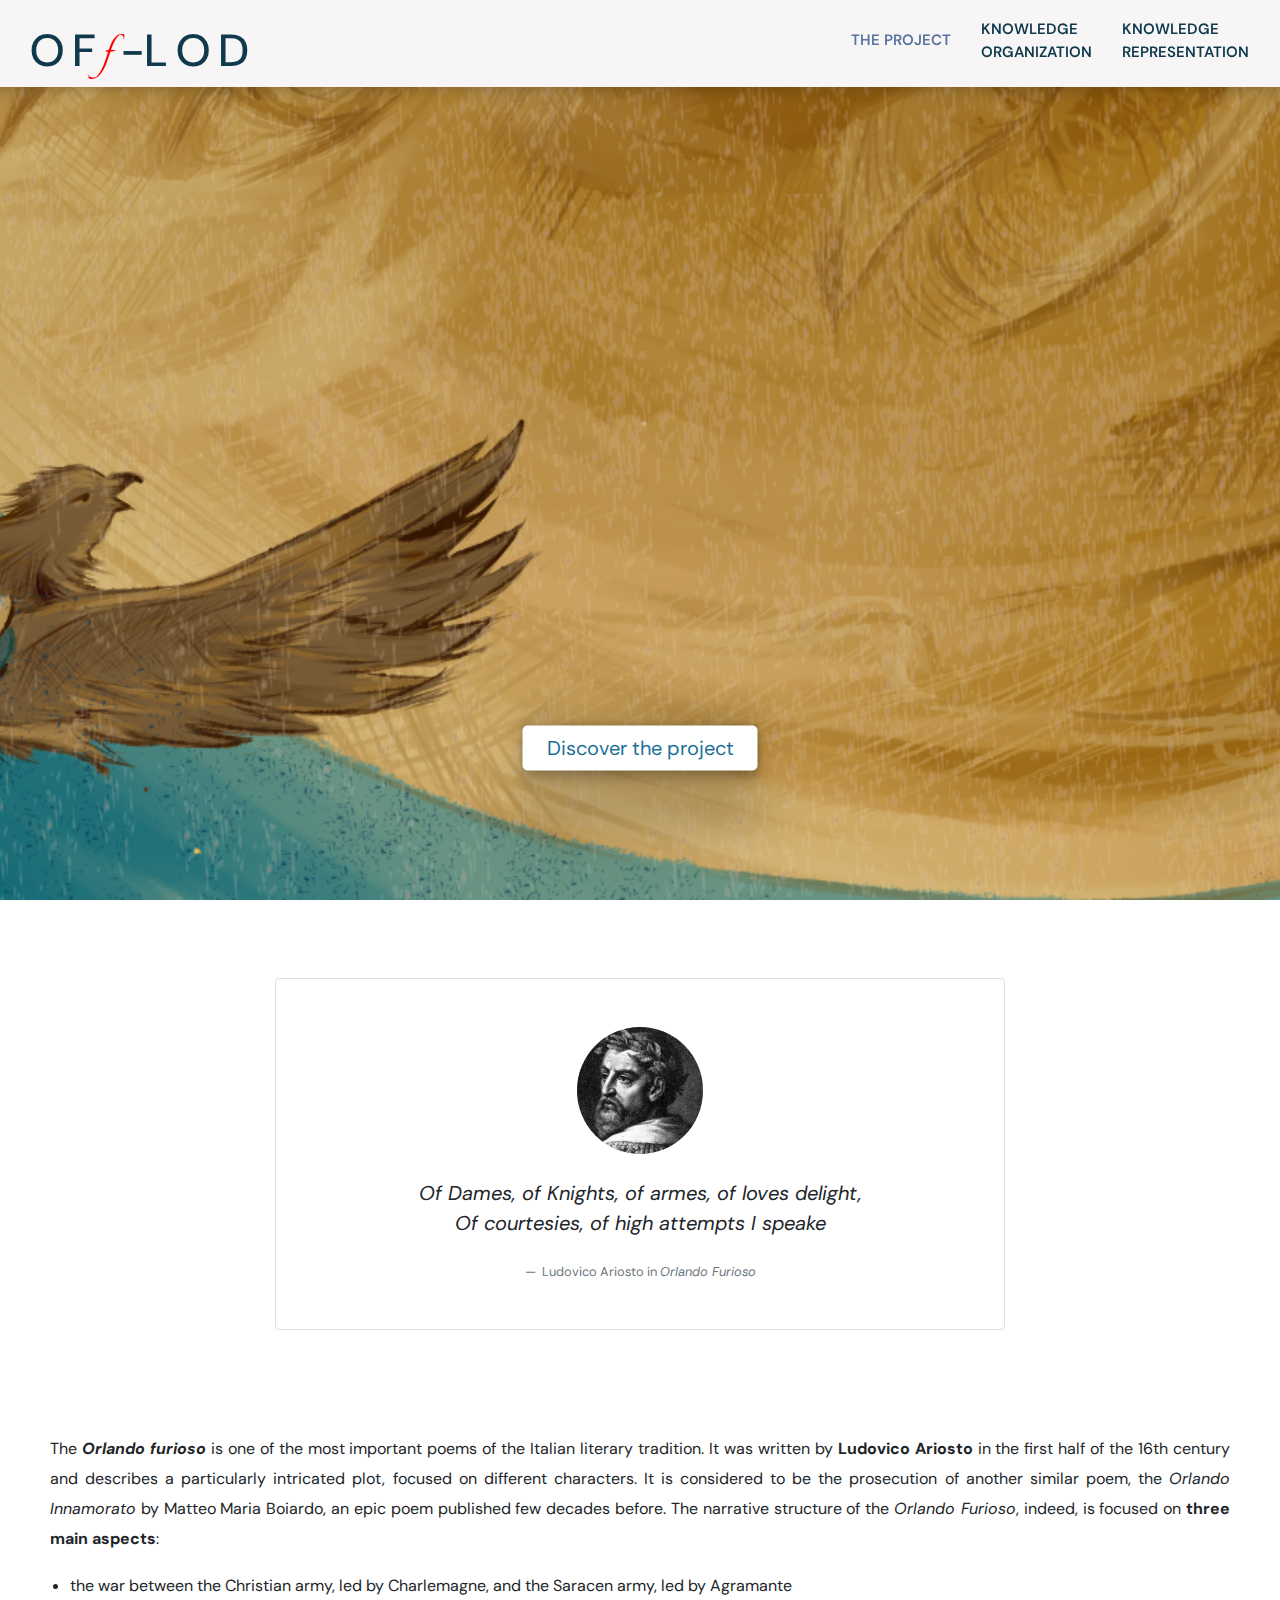
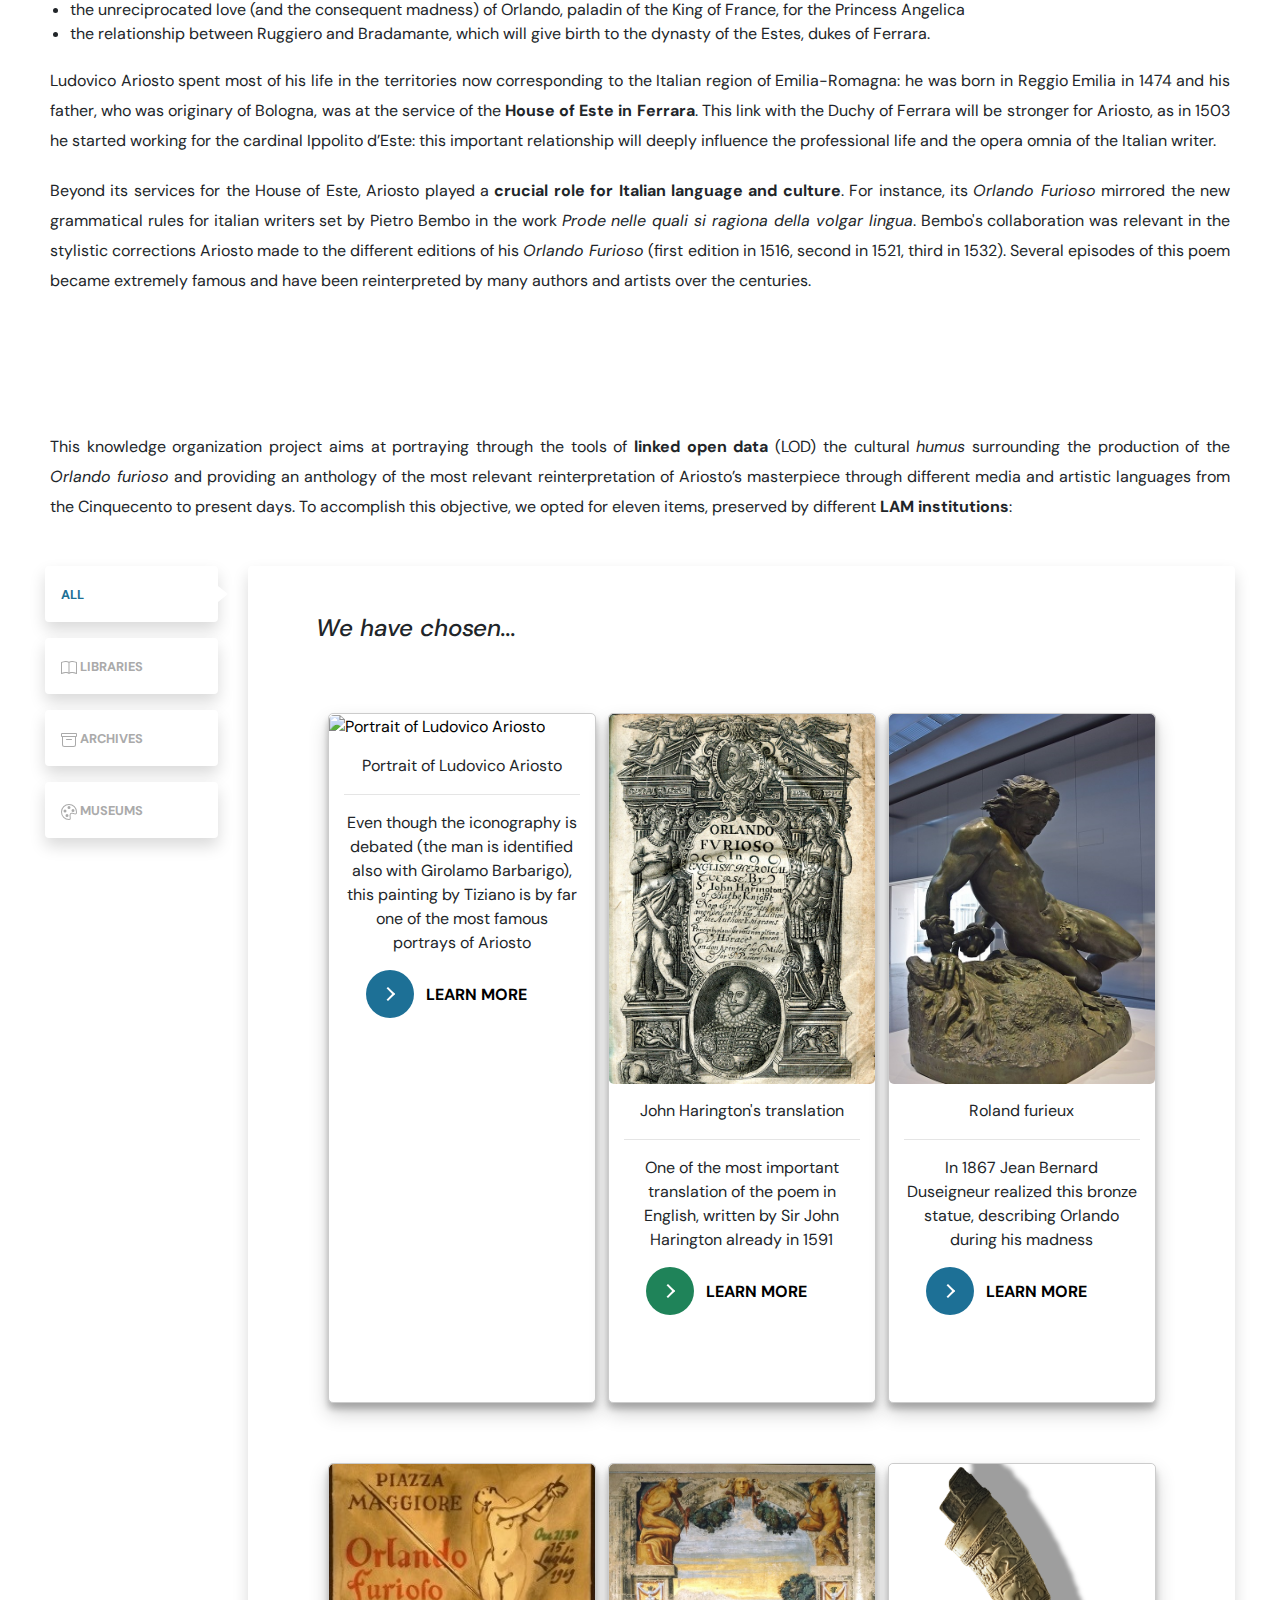
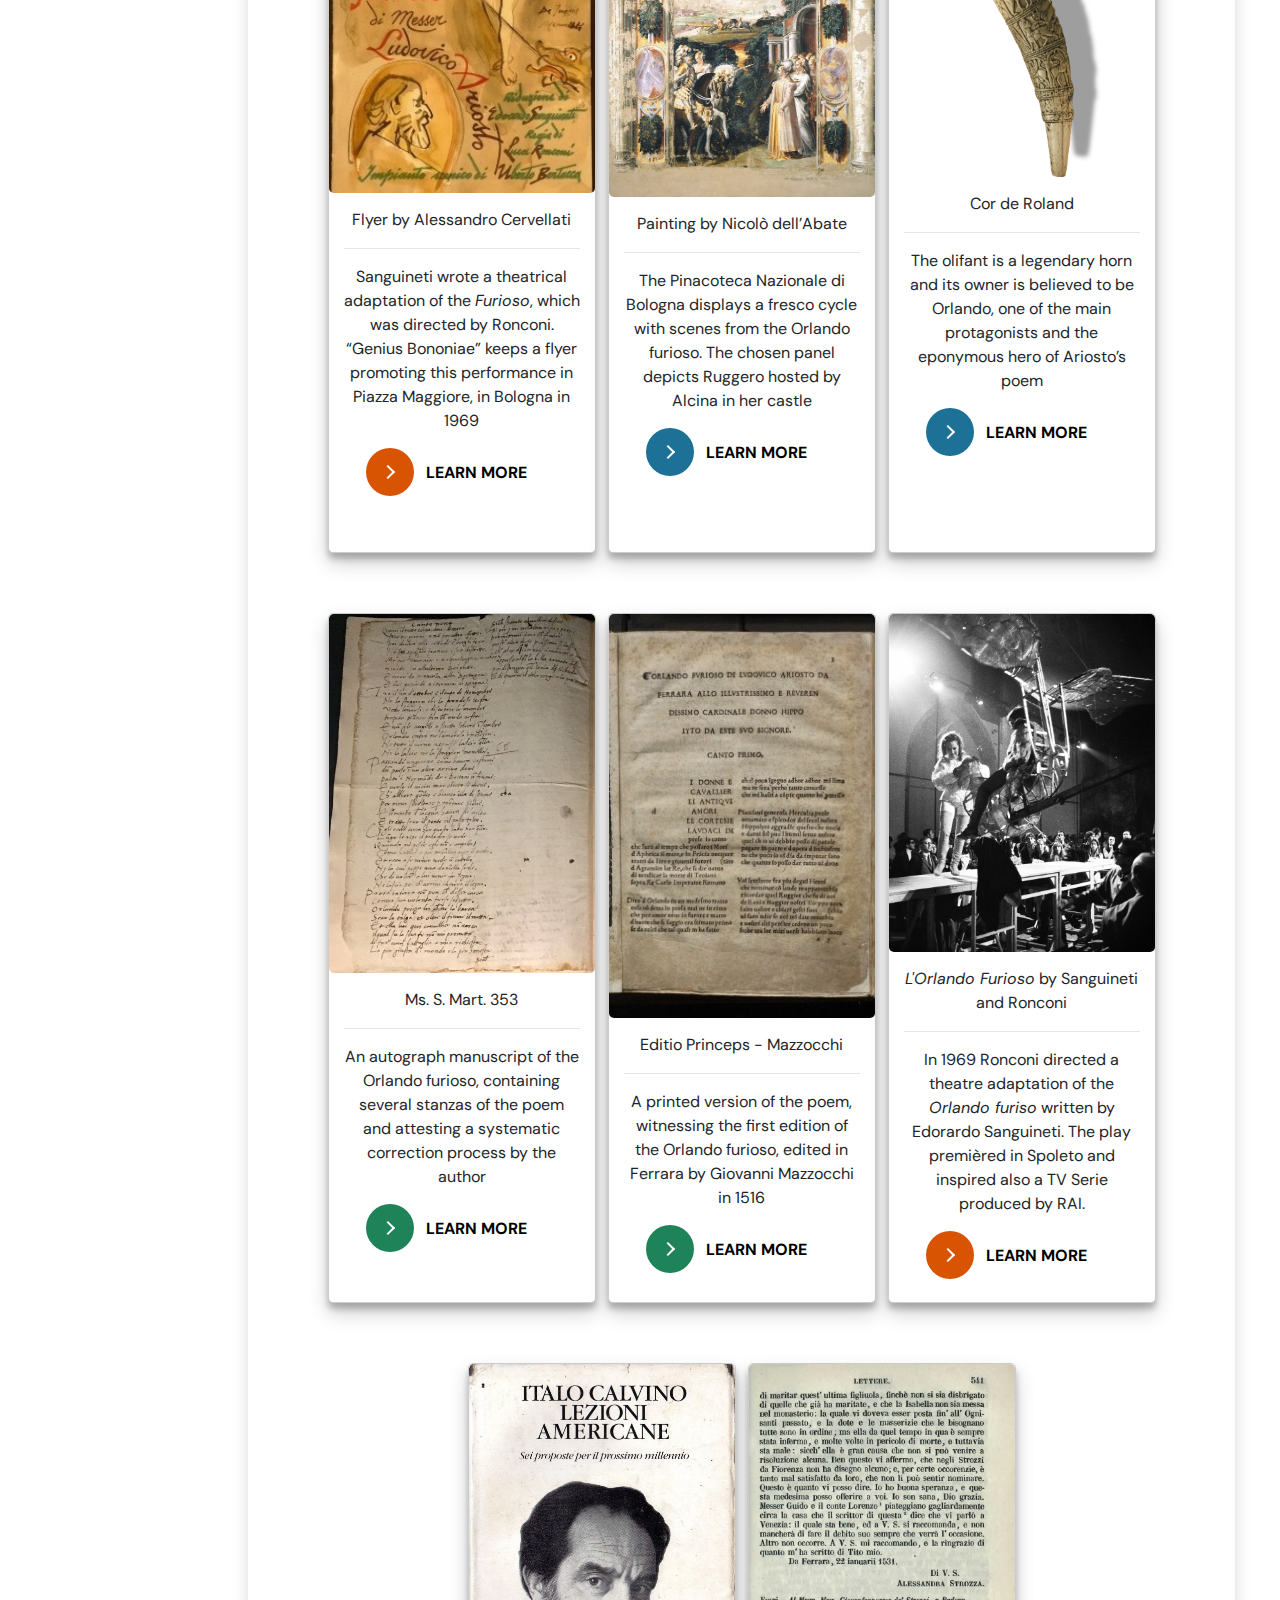
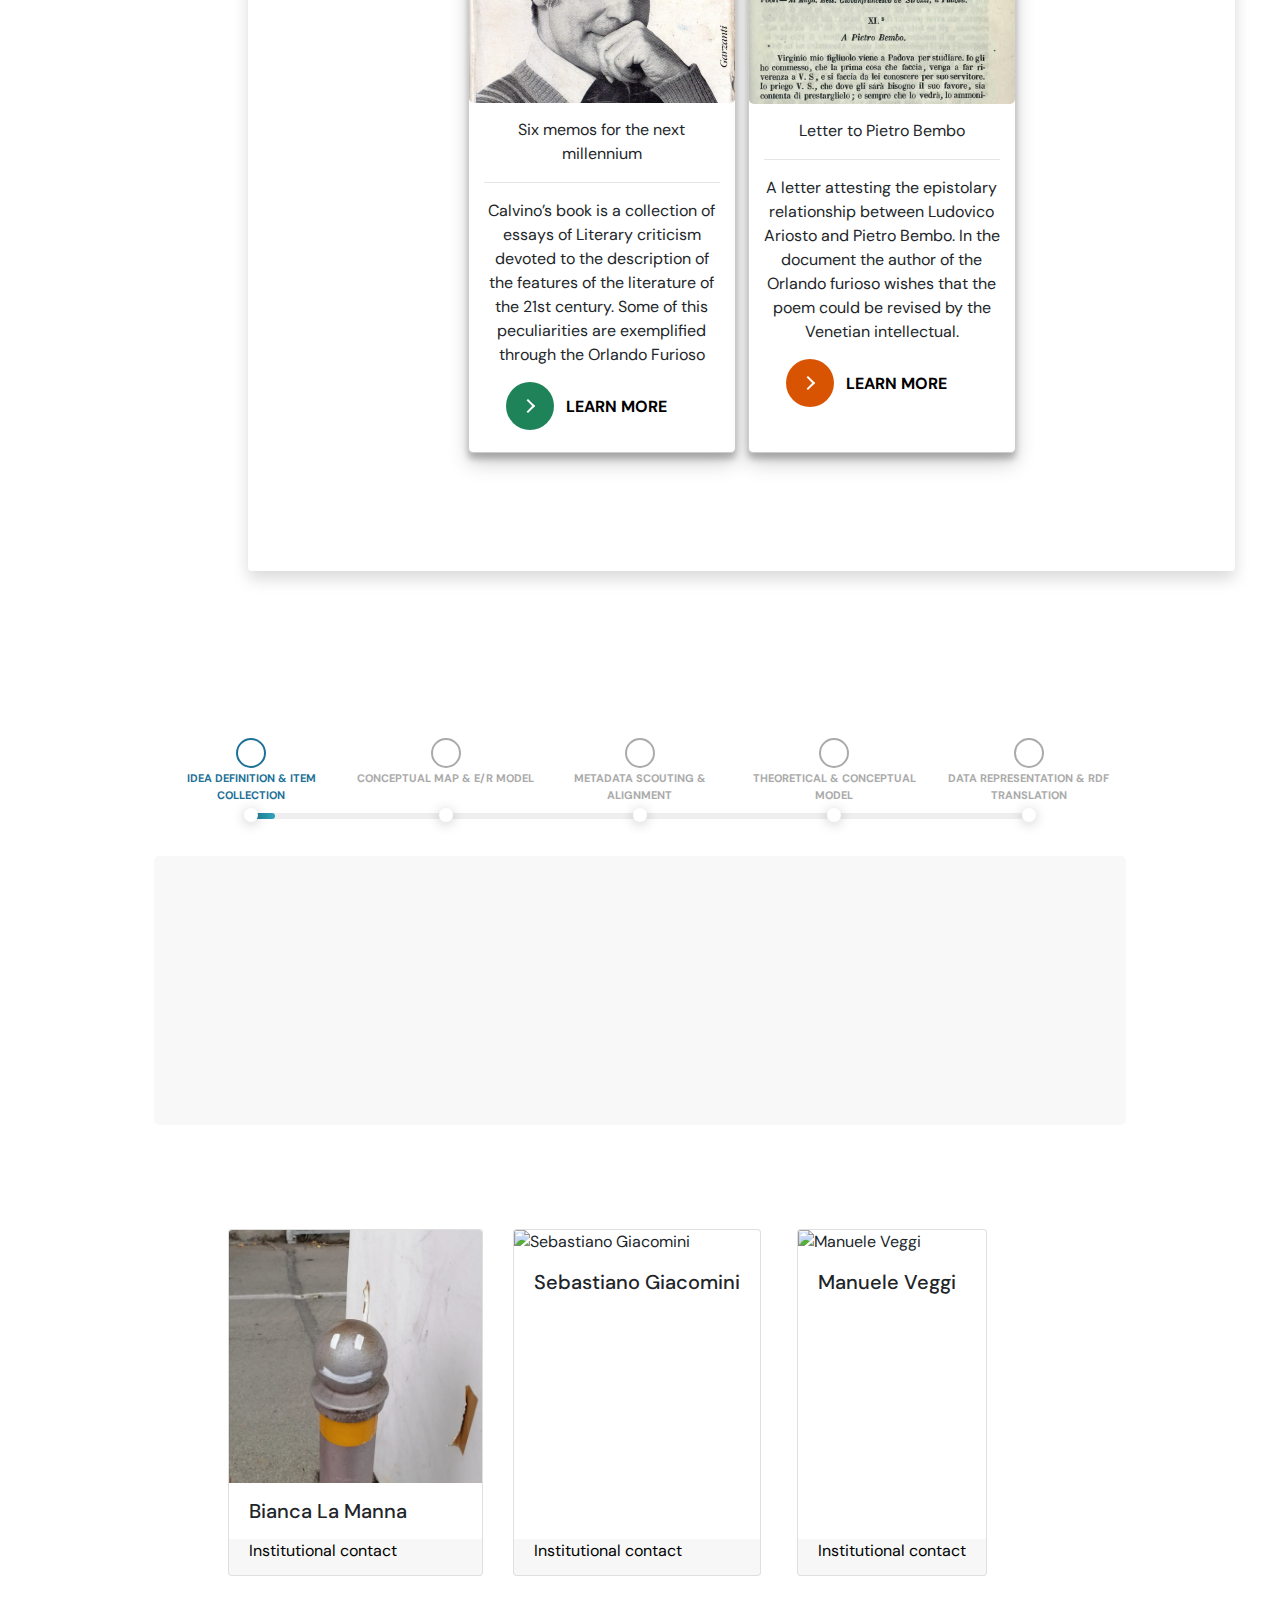
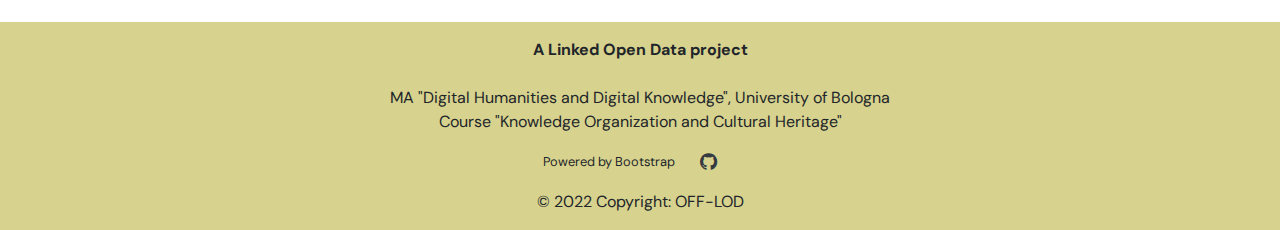
==== commit 13d32149: "Update index.html" ====
--- a/index.html
+++ b/index.html
@@ -78,7 +78,7 @@
                         <div class="card rounded-3">
                             <div class="card-body p-5">
                                 <div class="d-flex justify-content-center mb-4">
-                                    <img src="images/Ludovico.jpg" alt="Ludovico Ariosto" class="rounded-circle shadow-1-strong" width="100" height="100"/>
+                                    <img src="images/Ludovico.jpg" alt="Ludovico Ariosto" class="rounded-circle shadow-1-strong" width=20%/>
                                 </div>
                                 <figure class="text-center mb-0">
                                     <blockquote class="blockquote mb-4" align=”center”>
--- a/css/cssfile.css
+++ b/css/cssfile.css
@@ -12,7 +12,7 @@
 }
 
 #logo {  
-  padding: 10px 0 0 30px;
+  padding: 20px 0 0 30px;
   color: #0f394c;
 }
 
